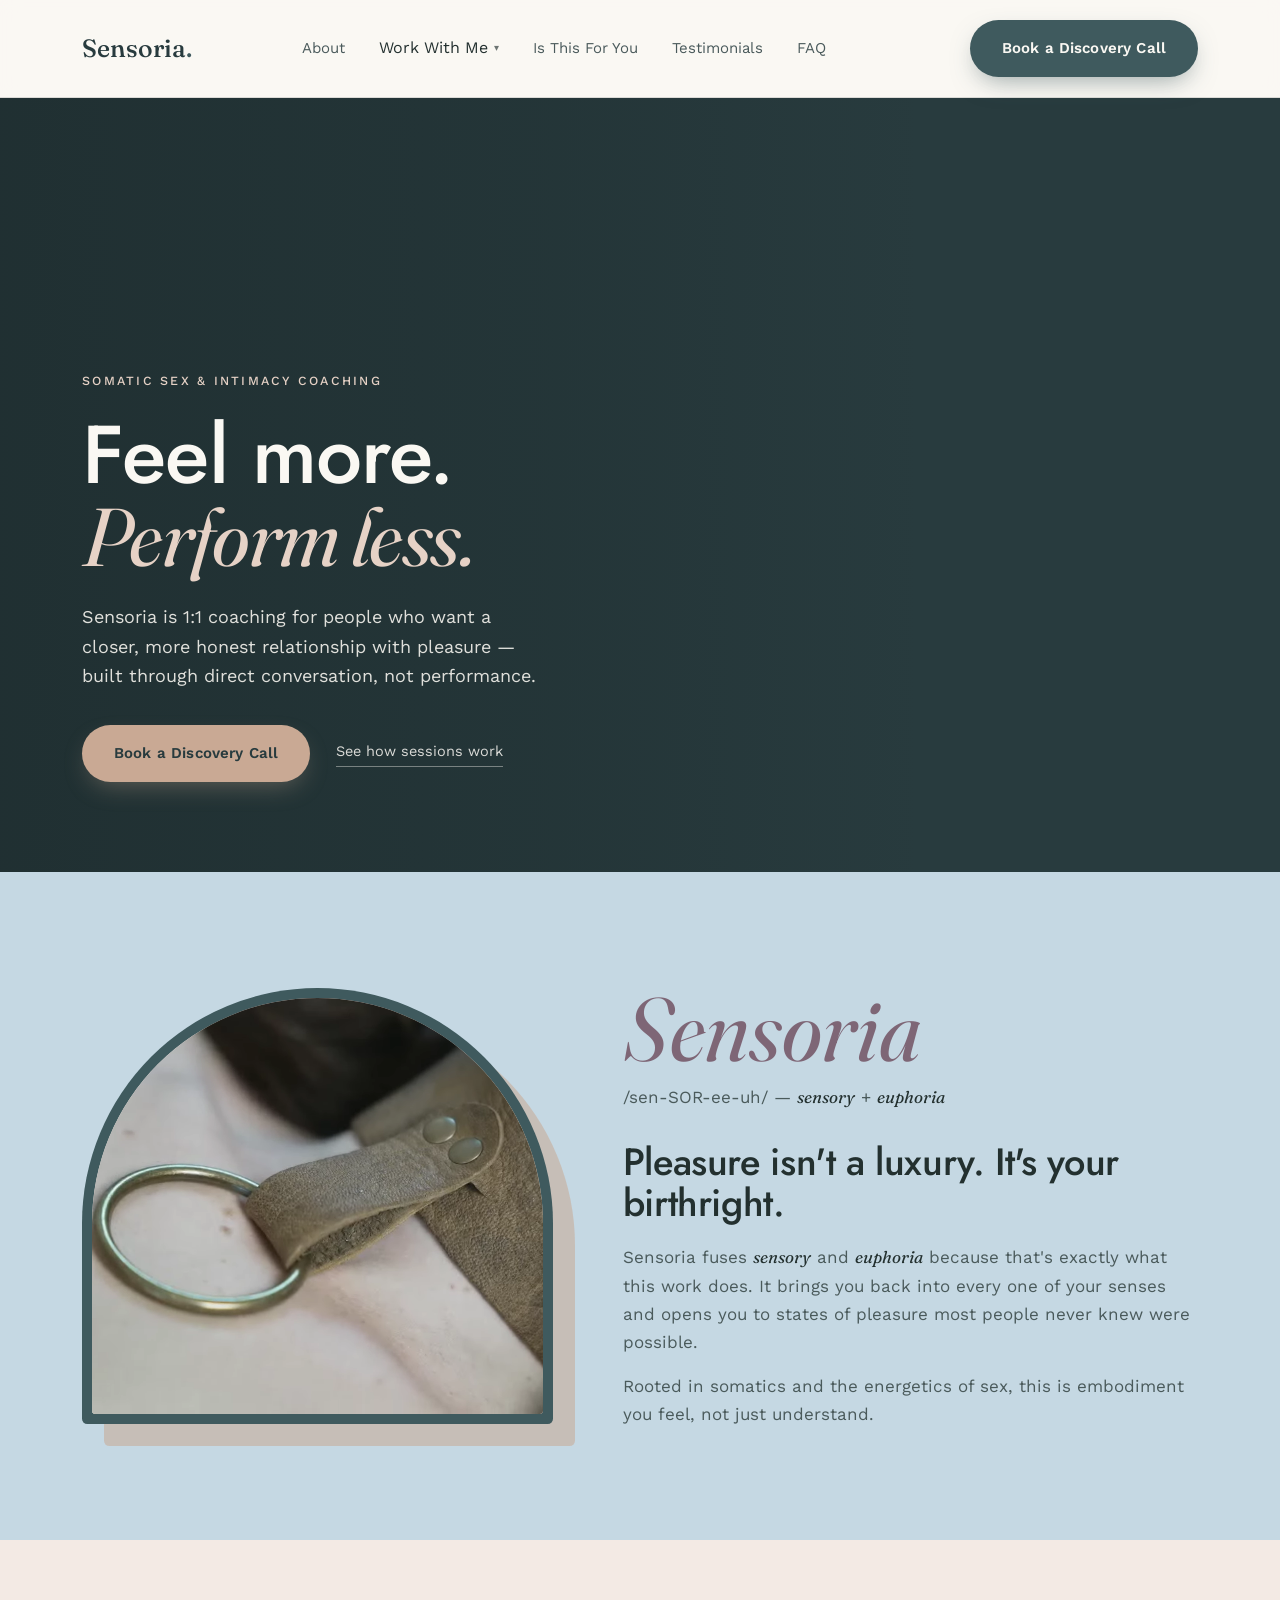
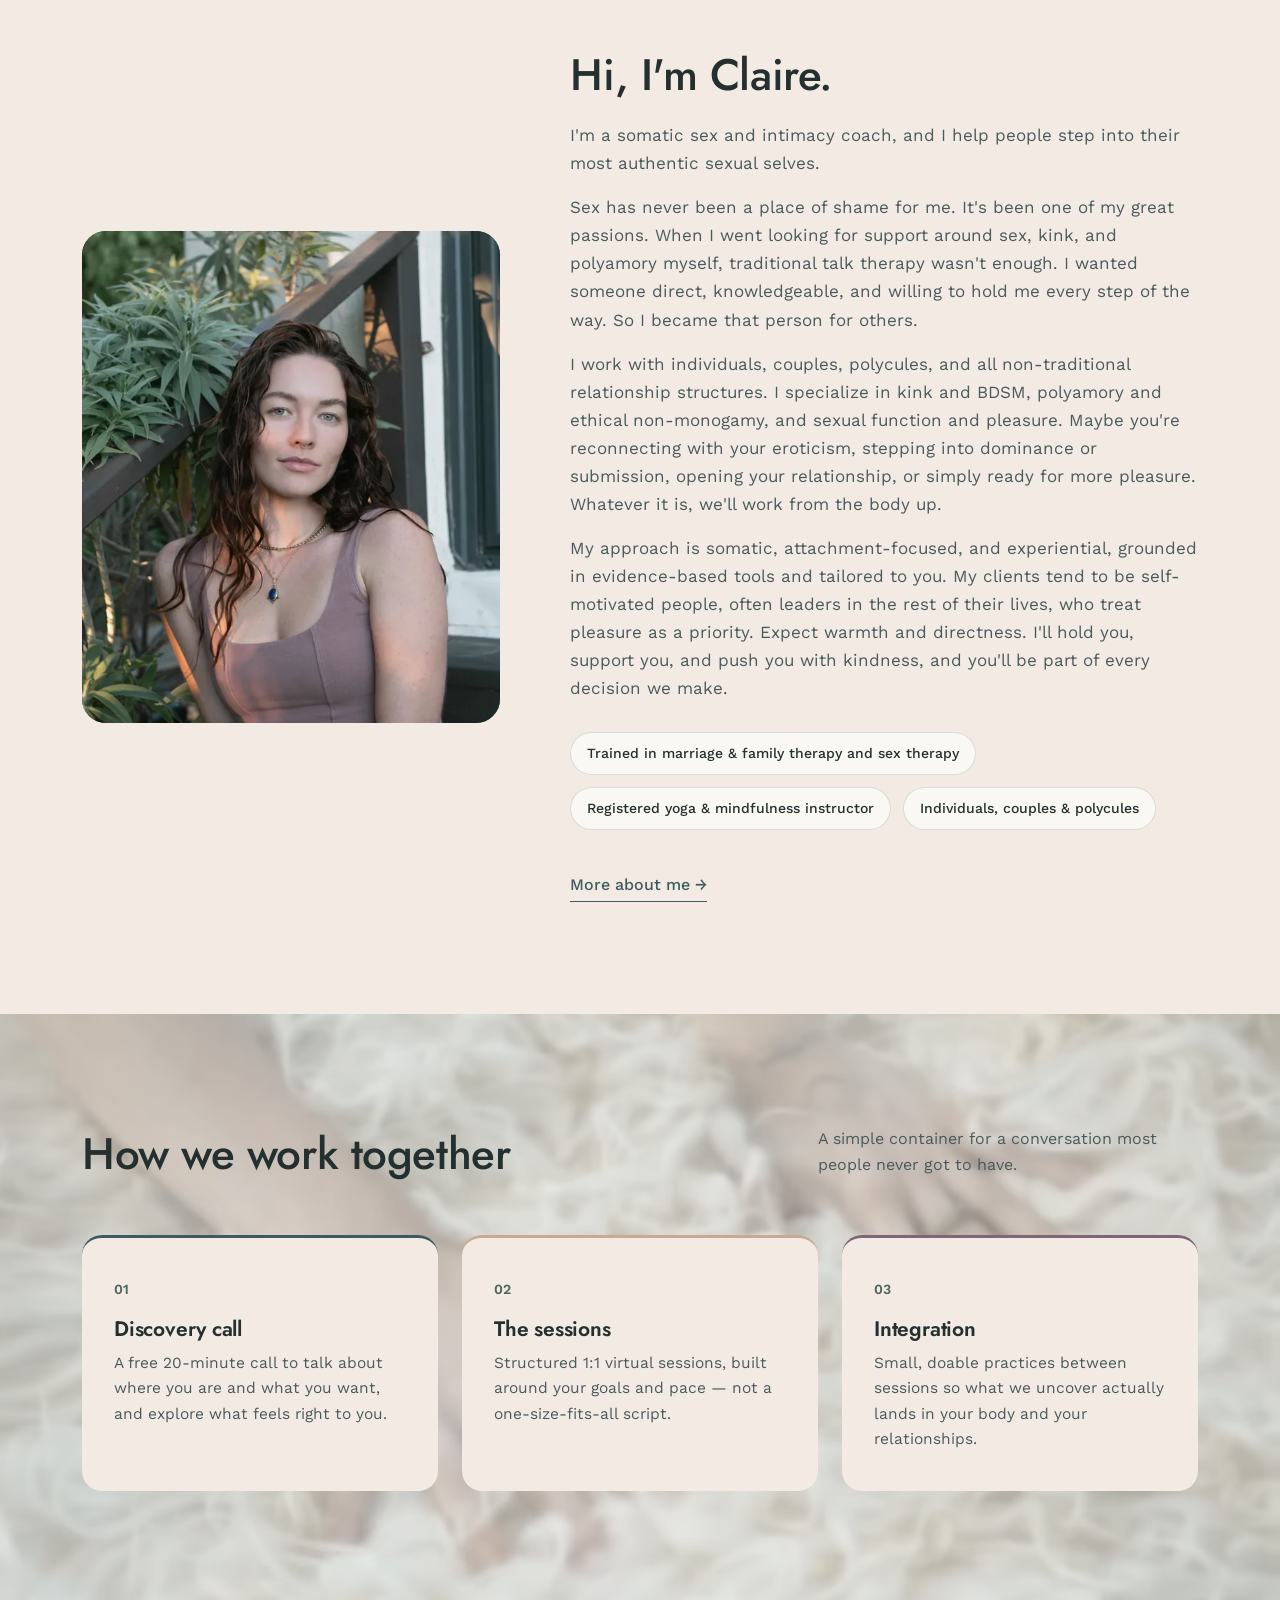
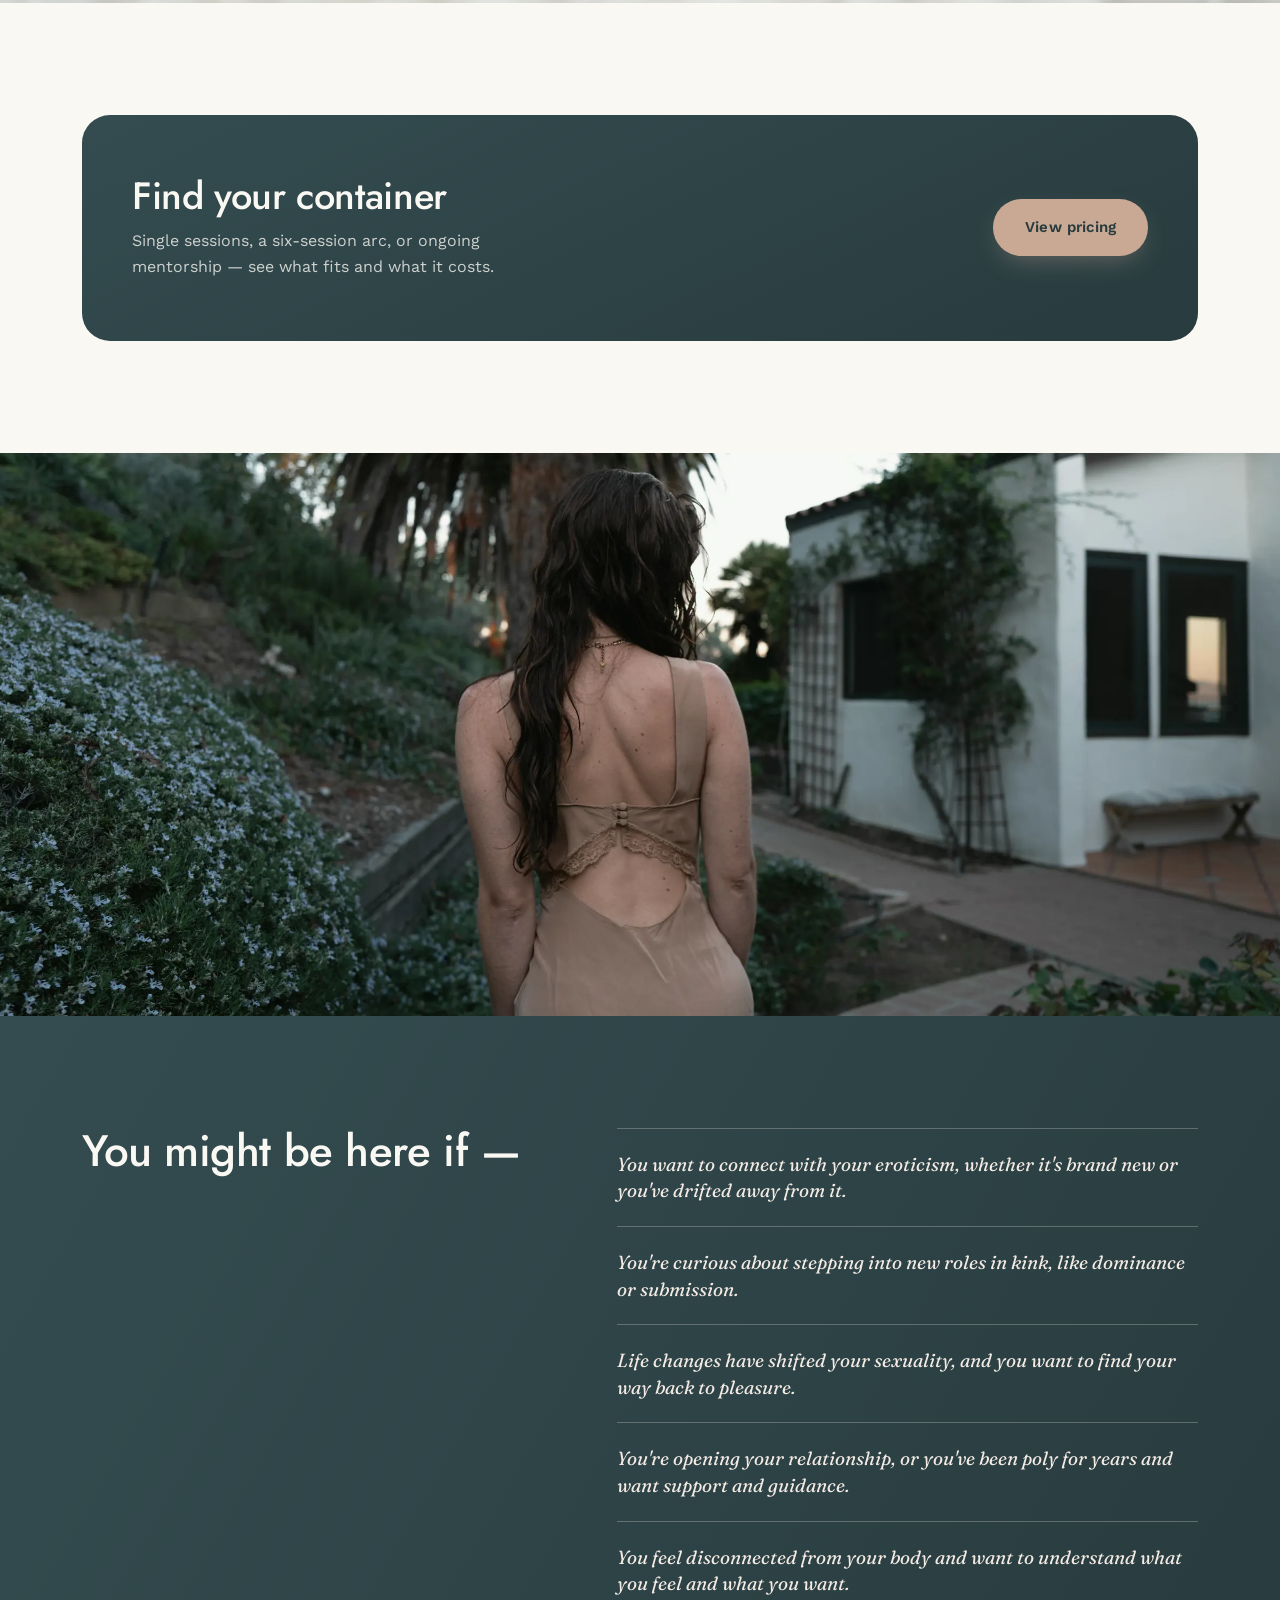
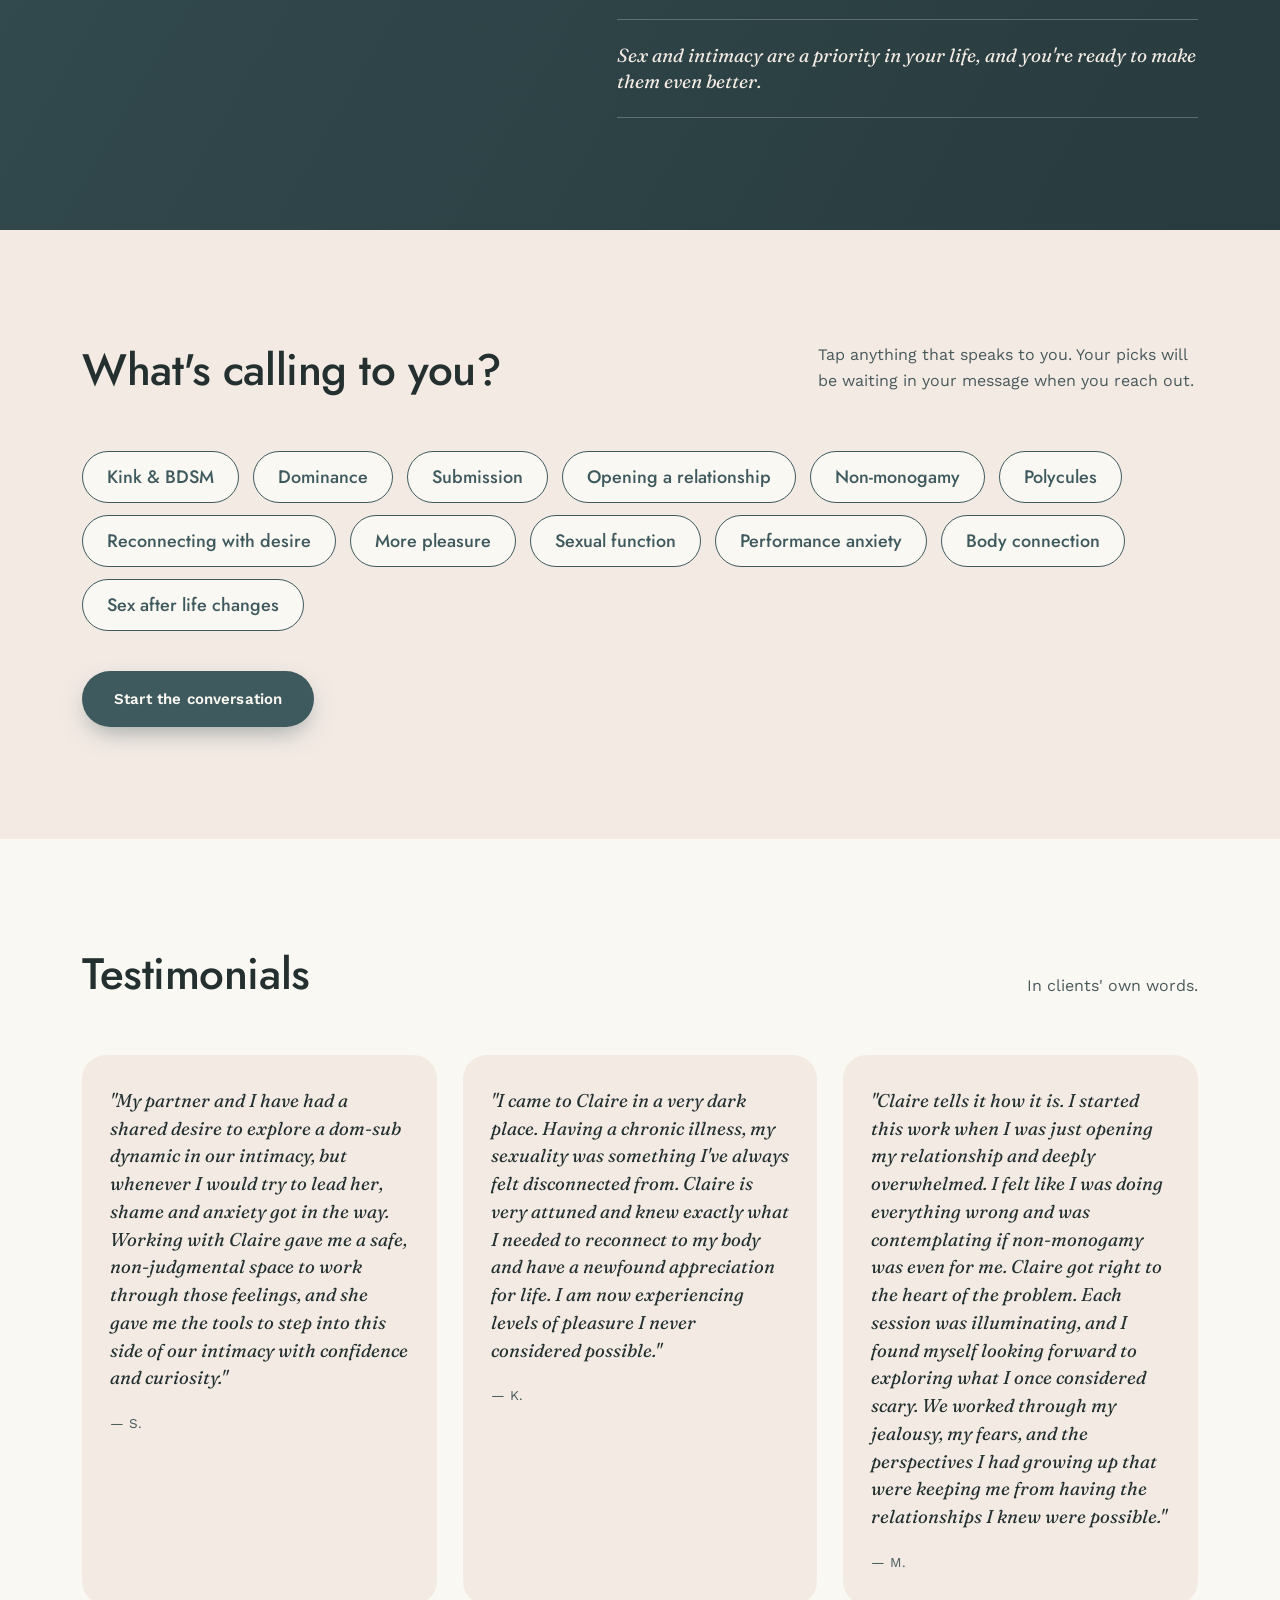
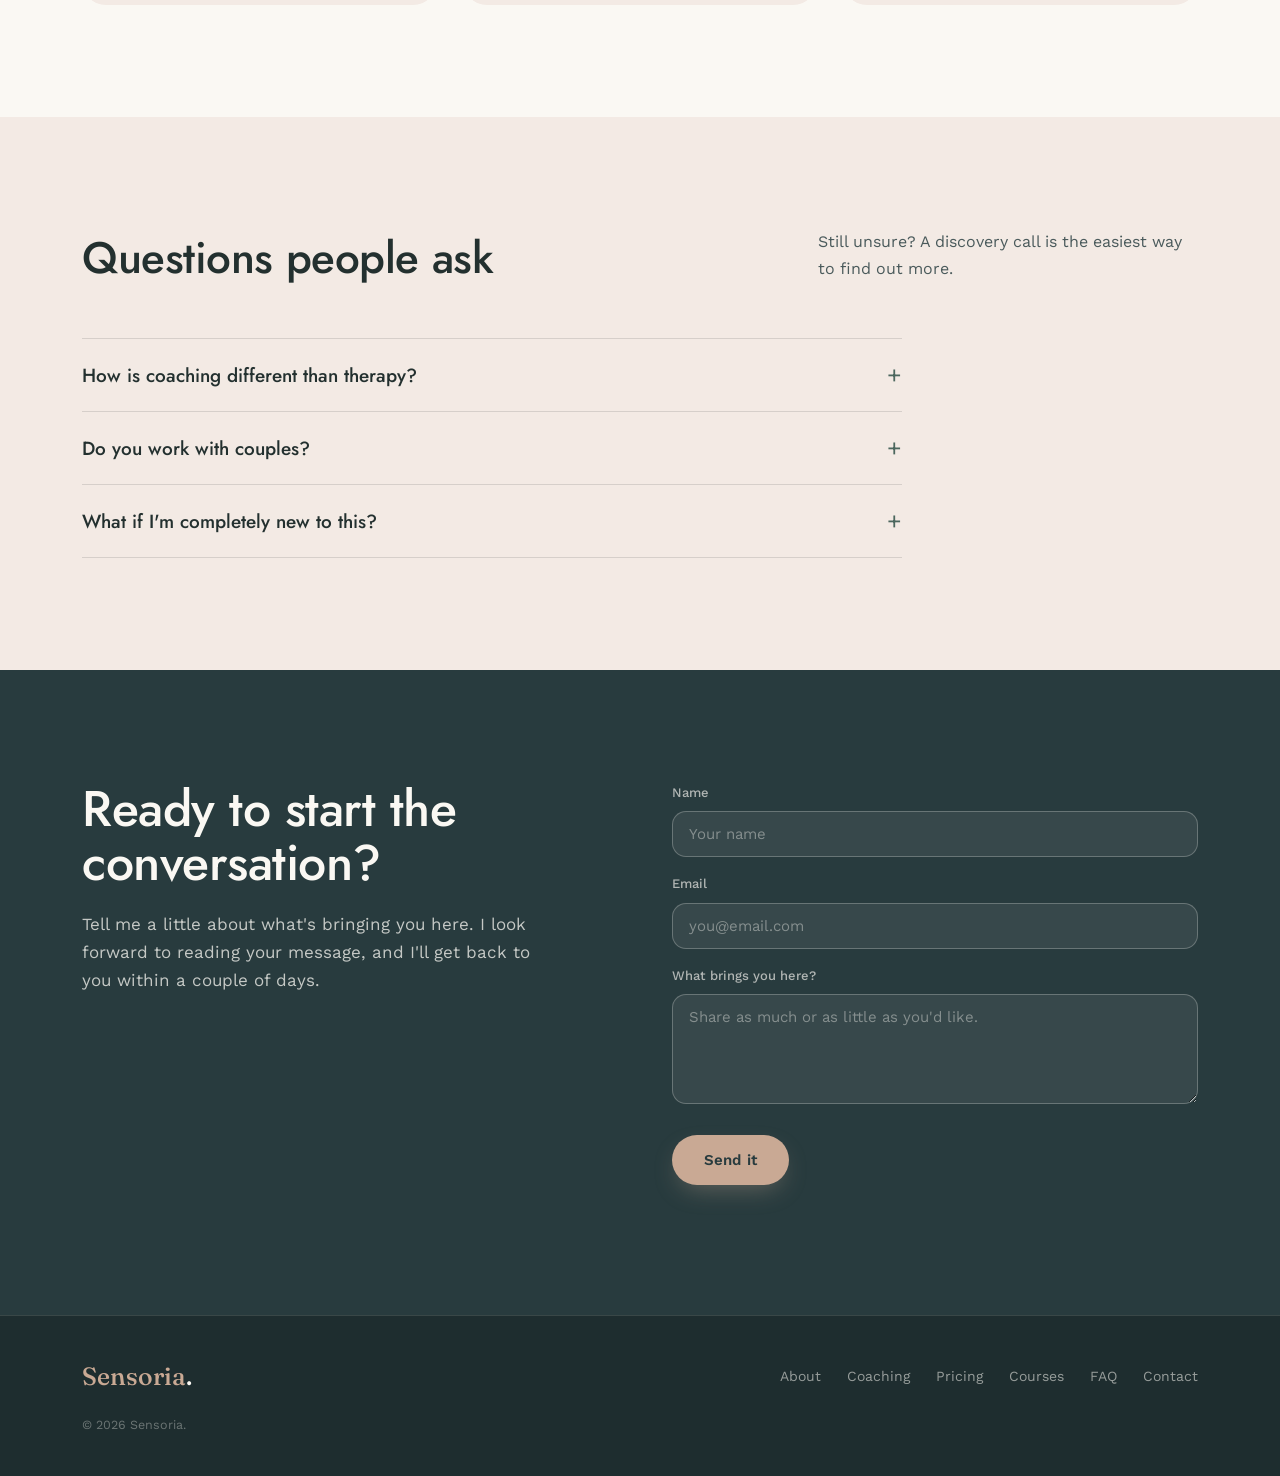
==== index.html @ 16fece18 "Testimonials: M.'s quote; all three testimonials now real Co-Authored-By: Claude Opus 5.5 <noreply@a" ====
<!DOCTYPE html>
<html lang="en">
<head>
<meta charset="UTF-8">
<meta name="viewport" content="width=device-width, initial-scale=1.0">
<title>Sensoria — 1:1 Coaching with Claire</title>
  <link rel="icon" href="/favicon.ico" sizes="any">
  <link rel="icon" href="/favicon.svg" type="image/svg+xml">
  <link rel="apple-touch-icon" href="/apple-touch-icon.png">
  <link rel="manifest" href="/site.webmanifest">
  <meta name="theme-color" content="#3F5A5E">
<!-- Remove at launch, together with the Disallow in robots.txt -->
<meta name="robots" content="noindex, nofollow">
<meta name="description" content="Sensoria is 1:1 coaching for a closer, more honest relationship with pleasure, desire, and connection.">
<link rel="preconnect" href="https://fonts.googleapis.com">
<link rel="preconnect" href="https://fonts.gstatic.com" crossorigin>
<link href="https://fonts.googleapis.com/css2?family=Fraunces:ital,opsz,wght,SOFT@0,9..144,400,50;1,9..144,400,50&family=Jost:wght@400;500;600&family=Work+Sans:wght@300;400;500;600&display=swap" rel="stylesheet">
<link rel="stylesheet" href="styles.css">
</head>
<body>

<header>
  <div class="container nav">
    <a href="index.html" class="wordmark">Sensoria<span class="dot">.</span></a>
    <nav>
      <ul class="nav-links" id="navLinks">
        <li><a href="about.html">About</a></li>
        <li>
          <button class="dropdown-trigger" aria-haspopup="true" aria-expanded="false">Work With Me <span class="caret">▾</span></button>
          <div class="dropdown-menu">
            <a href="coaching.html">Coaching</a>
            <a href="pricing.html">Pricing</a>
            <a href="courses.html">Courses</a>
          </div>
        </li>
        <li><a href="index.html#fit">Is This For You</a></li>
        <li><a href="index.html#stories">Testimonials</a></li>
        <li><a href="index.html#faq">FAQ</a></li>
        <li><a class="btn btn-primary nav-cta-mobile" href="index.html#contact">Book a Discovery Call</a></li>
      </ul>
    </nav>
    <div class="nav-cta">
      <a class="btn btn-primary" href="index.html#contact">Book a Discovery Call</a>
    </div>
    <button class="nav-toggle" id="navToggle" aria-label="Toggle menu" aria-expanded="false">
      <span></span><span></span><span></span>
    </button>
  </div>
</header>

<main id="top">

  <!-- HERO -->
  <section class="hero">
    <picture class="hero-bg">
      <source media="(max-width: 760px)" type="image/webp" srcset="assets/img/cover-mobile-600.webp 600w, assets/img/cover-mobile-900.webp 900w" sizes="100vw">
      <source media="(max-width: 760px)" srcset="assets/img/cover-mobile-600.jpg 600w, assets/img/cover-mobile-900.jpg 900w" sizes="100vw">
      <source type="image/webp" srcset="assets/img/cover-1000.webp 1000w, assets/img/cover-1600.webp 1600w, assets/img/cover-2400.webp 2400w" sizes="100vw">
      <img src="assets/img/cover-1600.jpg" srcset="assets/img/cover-1000.jpg 1000w, assets/img/cover-1600.jpg 1600w, assets/img/cover-2400.jpg 2400w" sizes="100vw" width="1600" height="1067" fetchpriority="high" alt="Claire smiling in golden garden light">
    </picture>
    <div class="container hero-inner">
      <div class="hero-copy">
        <p class="hero-eyebrow">Somatic sex &amp; intimacy coaching</p>
        <h1>Feel more.<span class="line2">Perform less.</span></h1>
        <p class="hero-sub">Sensoria is 1:1 coaching for people who want a closer, more honest relationship with pleasure — built through direct conversation, not performance.</p>
        <div class="hero-actions">
          <a href="index.html#contact" class="btn btn-on-plum">Book a Discovery Call</a>
          <a href="index.html#process" class="scroll-cue">See how sessions work</a>
        </div>
      </div>
    </div>
  </section>

  <!-- MEANING OF THE NAME -->
  <section class="meaning" id="meaning">
    <div class="container meaning-grid">
      <div class="hero-arch" aria-hidden="true">
        <div class="hero-arch-frame">
          <video class="hero-video" muted loop playsinline preload="none" poster="assets/video/collar-poster.jpg" data-small="assets/video/collar-720" data-lazy>
            <source src="assets/video/collar-1080.webm" type="video/webm">
            <source src="assets/video/collar-1080.mp4" type="video/mp4">
          </video>
        </div>
      </div>
      <div class="meaning-copy">
        <div class="meaning-word">Sensoria</div>
        <p class="meaning-phonetic">/sen-SOR-ee-uh/ — <em>sensory</em> + <em>euphoria</em></p>
        <h2>Pleasure isn't a luxury. It's your birthright.</h2>
        <p>Sensoria fuses <em>sensory</em> and <em>euphoria</em> because that's exactly what this work does. It brings you back into every one of your senses and opens you to states of pleasure most people never knew were possible.</p>
        <p>Rooted in somatics and the energetics of sex, this is embodiment you feel, not just understand.</p>
      </div>
    </div>
  </section>

  <!-- ABOUT -->
  <section class="about" id="about">
    <div class="container about-grid">
      <div>
        <div class="portrait">
          <picture>
            <source type="image/webp" srcset="assets/img/claire-portrait-600.webp 600w, assets/img/claire-portrait-1000.webp 1000w" sizes="(max-width: 900px) 90vw, 460px">
            <img src="assets/img/claire-portrait-1000.jpg" srcset="assets/img/claire-portrait-600.jpg 600w, assets/img/claire-portrait-1000.jpg 1000w" sizes="(max-width: 900px) 90vw, 460px" width="1000" height="1176" loading="lazy" alt="Claire, somatic sex and intimacy coach">
          </picture>
        </div>
      </div>
      <div class="about-copy">
        <h2>Hi, I'm Claire.</h2>
        <p>I'm a somatic sex and intimacy coach, and I help people step into their most authentic sexual selves.</p>
        <p>Sex has never been a place of shame for me. It's been one of my great passions. When I went looking for support around sex, kink, and polyamory myself, traditional talk therapy wasn't enough. I wanted someone direct, knowledgeable, and willing to hold me every step of the way. So I became that person for others.</p>
        <p>I work with individuals, couples, polycules, and all non-traditional relationship structures. I specialize in kink and BDSM, polyamory and ethical non-monogamy, and sexual function and pleasure. Maybe you're reconnecting with your eroticism, stepping into dominance or submission, opening your relationship, or simply ready for more pleasure. Whatever it is, we'll work from the body up.</p>
        <p>My approach is somatic, attachment-focused, and experiential, grounded in evidence-based tools and tailored to you. My clients tend to be self-motivated people, often leaders in the rest of their lives, who treat pleasure as a priority. Expect warmth and directness. I'll hold you, support you, and push you with kindness, and you'll be part of every decision we make.</p>
        <ul class="credentials">
          <li>Trained in marriage &amp; family therapy and sex therapy</li>
          <li>Registered yoga &amp; mindfulness instructor</li>
          <li>Individuals, couples &amp; polycules</li>
        </ul>
        <a href="about.html" class="about-more">More about me &rarr;</a>
      </div>
    </div>
  </section>

  <!-- PROCESS -->
  <section class="process" id="process">
    <div class="section-video" aria-hidden="true">
      <video muted loop playsinline preload="none" poster="assets/video/hands-poster.jpg" data-small="assets/video/hands-720" data-lazy>
        <source src="assets/video/hands-1080.webm" type="video/webm">
        <source src="assets/video/hands-1080.mp4" type="video/mp4">
      </video>
    </div>
    <div class="container">
      <div class="section-head">
        <h2>How we work together</h2>
        <p>A simple container for a conversation most people never got to have.</p>
      </div>
      <div class="steps">
        <div class="step">
          <span class="step-num">01</span>
          <h3>Discovery call</h3>
          <p>A free 20-minute call to talk about where you are and what you want, and explore what feels right to you.</p>
        </div>
        <div class="step">
          <span class="step-num">02</span>
          <h3>The sessions</h3>
          <p>Structured 1:1 virtual sessions, built around your goals and pace — not a one-size-fits-all script.</p>
        </div>
        <div class="step">
          <span class="step-num">03</span>
          <h3>Integration</h3>
          <p>Small, doable practices between sessions so what we uncover actually lands in your body and your relationships.</p>
        </div>
      </div>
    </div>
  </section>

  <!-- PRICING TEASER -->
  <section class="pricing-teaser">
    <div class="container">
      <div class="teaser-card">
        <div class="teaser-copy">
          <h2>Find your container</h2>
          <p>Single sessions, a six-session arc, or ongoing mentorship — see what fits and what it costs.</p>
        </div>
        <a href="pricing.html" class="btn btn-on-plum">View pricing</a>
      </div>
    </div>
  </section>

  <!-- PHOTO BAND -->
  <section class="photo-band" aria-hidden="true">
    <picture>
      <source type="image/webp" srcset="assets/img/behind-1200.webp 1200w, assets/img/behind-2400.webp 2400w" sizes="100vw">
      <img src="assets/img/behind-2400.jpg" srcset="assets/img/behind-1200.jpg 1200w, assets/img/behind-2400.jpg 2400w" sizes="100vw" width="2400" height="1198" loading="lazy" alt="">
    </picture>
  </section>

  <!-- FIT -->
  <section class="fit" id="fit">
    <div class="container fit-grid">
      <div>
        <h2>You might be here if —</h2>
      </div>
      <ul class="fit-list">
        <li>You want to connect with your eroticism, whether it's brand new or you've drifted away from it.</li>
        <li>You're curious about stepping into new roles in kink, like dominance or submission.</li>
        <li>Life changes have shifted your sexuality, and you want to find your way back to pleasure.</li>
        <li>You're opening your relationship, or you've been poly for years and want support and guidance.</li>
        <li>You feel disconnected from your body and want to understand what you feel and what you want.</li>
        <li>Sex and intimacy are a priority in your life, and you're ready to make them even better.</li>
      </ul>
    </div>
  </section>

  <!-- CURIOSITY GRID -->
  <section class="curiosity" id="curiosity">
    <div class="container">
      <div class="section-head">
        <h2>What's calling to you?</h2>
        <p>Tap anything that speaks to you. Your picks will be waiting in your message when you reach out.</p>
      </div>
      <div class="curio-grid" role="group" aria-label="Topics you're curious about">
        <button type="button" class="curio-chip" aria-pressed="false">Kink &amp; BDSM</button>
        <button type="button" class="curio-chip" aria-pressed="false">Dominance</button>
        <button type="button" class="curio-chip" aria-pressed="false">Submission</button>
        <button type="button" class="curio-chip" aria-pressed="false">Opening a relationship</button>
        <button type="button" class="curio-chip" aria-pressed="false">Non-monogamy</button>
        <button type="button" class="curio-chip" aria-pressed="false">Polycules</button>
        <button type="button" class="curio-chip" aria-pressed="false">Reconnecting with desire</button>
        <button type="button" class="curio-chip" aria-pressed="false">More pleasure</button>
        <button type="button" class="curio-chip" aria-pressed="false">Sexual function</button>
        <button type="button" class="curio-chip" aria-pressed="false">Performance anxiety</button>
        <button type="button" class="curio-chip" aria-pressed="false">Body connection</button>
        <button type="button" class="curio-chip" aria-pressed="false">Sex after life changes</button>
      </div>
      <div class="curio-cta">
        <a href="index.html#contact" class="btn btn-primary" id="curioCta">Start the conversation</a>
        <span class="curio-count" id="curioCount" aria-live="polite"></span>
      </div>
    </div>
  </section>

  <!-- STORIES -->
  <section class="stories" id="stories">
    <div class="container">
      <div class="section-head">
        <h2>Testimonials</h2>
        <p>In clients' own words.</p>
      </div>
      <div class="stories-grid">
        <div class="quote">
          <p>"My partner and I have had a shared desire to explore a dom-sub dynamic in our intimacy, but whenever I would try to lead her, shame and anxiety got in the way. Working with Claire gave me a safe, non-judgmental space to work through those feelings, and she gave me the tools to step into this side of our intimacy with confidence and curiosity."</p>
          <cite>— S.</cite>
        </div>
        <div class="quote">
          <p>"I came to Claire in a very dark place. Having a chronic illness, my sexuality was something I've always felt disconnected from. Claire is very attuned and knew exactly what I needed to reconnect to my body and have a newfound appreciation for life. I am now experiencing levels of pleasure I never considered possible."</p>
          <cite>— K.</cite>
        </div>
        <div class="quote">
          <p>"Claire tells it how it is. I started this work when I was just opening my relationship and deeply overwhelmed. I felt like I was doing everything wrong and was contemplating if non-monogamy was even for me. Claire got right to the heart of the problem. Each session was illuminating, and I found myself looking forward to exploring what I once considered scary. We worked through my jealousy, my fears, and the perspectives I had growing up that were keeping me from having the relationships I knew were possible."</p>
          <cite>— M.</cite>
        </div>
      </div>
    </div>
  </section>

  <!-- FAQ -->
  <section class="faq" id="faq">
    <div class="container">
      <div class="section-head">
        <h2>Questions people ask</h2>
        <p>Still unsure? A discovery call is the easiest way to find out more.</p>
      </div>
      <div class="faq-list" id="faqList">
        <div class="faq-item">
          <button class="faq-q" aria-expanded="false">
            How is coaching different than therapy?
            <span class="plus">+</span>
          </button>
          <div class="faq-a">
            <p>Therapy is a form of healthcare: it diagnoses and treats mental health conditions. Coaching is forward-focused and goal-oriented. We focus on where you want to go in your sex life and relationships, and build the awareness, skills, and practices to get you there. Though I'm trained as a therapist, at Sensoria I work as a coach, so I don't diagnose or give medical advice. Coaching can be a great complement to therapy, and I'm happy to collaborate with your therapist or healthcare providers.</p>
          </div>
        </div>
        <div class="faq-item">
          <button class="faq-q" aria-expanded="false">
            Do you work with couples?
            <span class="plus">+</span>
          </button>
          <div class="faq-a">
            <p>Yes. I work with individuals, couples, polycules, and all non-traditional relational structures. However your relationships are shaped, they're welcome here.</p>
          </div>
        </div>
        <div class="faq-item">
          <button class="faq-q" aria-expanded="false">
            What if I'm completely new to this?
            <span class="plus">+</span>
          </button>
          <div class="faq-a">
            <p>That's completely okay. Many people come to me with no experience at all, and you don't need to know where to start or have the right words. I'm here to guide you through every step of the experience, and we'll move at a pace that feels comfortable and that we've agreed on.</p>
          </div>
        </div>
      </div>
    </div>
  </section>

  <!-- CONTACT -->
  <section class="contact" id="contact">
    <div class="container contact-grid">
      <div class="contact-copy">
        <h2>Ready to start the conversation?</h2>
        <p>Tell me a little about what's bringing you here. I look forward to reading your message, and I'll get back to you within a couple of days.</p>
      </div>
      <form id="intakeForm" novalidate>
        <div class="field">
          <label for="name">Name</label>
          <input id="name" name="name" type="text" autocomplete="name" required placeholder="Your name">
        </div>
        <div class="field">
          <label for="email">Email</label>
          <input id="email" name="email" type="email" autocomplete="email" required placeholder="you@email.com">
        </div>
        <div class="field">
          <label for="message">What brings you here?</label>
          <textarea id="message" name="message" required placeholder="Share as much or as little as you'd like."></textarea>
        </div>
        <div class="field hp" aria-hidden="true">
          <label for="website">Website</label>
          <input id="website" name="website" type="text" tabindex="-1" autocomplete="off">
        </div>
        <button type="submit" class="btn btn-on-plum" id="intakeSubmit" style="align-self:flex-start; margin-top:6px;">Send it</button>
        <p class="form-status" id="intakeStatus" role="status" aria-live="polite"></p>
      </form>
    </div>
  </section>

</main>

<footer>
  <div class="container">
    <div class="footer-row">
      <a href="index.html" class="wordmark" style="color:var(--amber);">Sensoria<span class="dot" style="color:var(--paper);">.</span></a>
      <ul class="footer-links">
        <li><a href="about.html">About</a></li>
        <li><a href="coaching.html">Coaching</a></li>
        <li><a href="pricing.html">Pricing</a></li>
        <li><a href="courses.html">Courses</a></li>
        <li><a href="index.html#faq">FAQ</a></li>
        <li><a href="index.html#contact">Contact</a></li>
      </ul>
    </div>
    <p class="footer-fine">© 2026 Sensoria.</p>
  </div>
</footer>

<script src="script.js"></script>
<script defer src="/_vercel/insights/script.js"></script>
</body>
</html>
---- styles.css ----
:root{
    --plum:#344C50;
    --plum-deep:#283B3E;
    --magenta:#3F5A5E;
    --magenta-deep:#4C675E;
    --amber:#C9A994;
    --cream:#F3EAE4;
    --paper:#FAF8F3;
    --ink:#23302F;
    --ink-soft:#4A5A5B;
    --line: rgba(35,48,47,0.14);
    --honey:#7E6676;
    --sky:#C5D8E3;
    --slate-deepest:#1E2D2F;
    --media-radius:24px;
    --max: 1180px;
  }
  *{box-sizing:border-box;}
  html{scroll-behavior:smooth;}
  body{
    margin:0; background:var(--paper); color:var(--ink);
    font-family:'Work Sans', sans-serif; font-weight:400; line-height:1.65;
    -webkit-font-smoothing:antialiased;
  }
  img,svg{display:block; max-width:100%;}
  a{color:inherit;}
  h1,h2,h3,h4{
    font-family:'Jost', sans-serif;
    font-weight:500; line-height:1.08; margin:0; letter-spacing:-0.01em;
  }
  p{margin:0;}
  .container{ max-width:var(--max); margin:0 auto; padding:0 32px; }
  section{padding:112px 0;}
  @media (max-width:720px){ section{padding:72px 0;} .container{padding:0 22px;} }

  a:focus-visible, button:focus-visible, input:focus-visible, textarea:focus-visible{
    outline:2px solid var(--magenta-deep); outline-offset:3px;
  }
  @media (prefers-reduced-motion: reduce){
    *{animation-duration:0.01ms !important; animation-iteration-count:1 !important; transition-duration:0.01ms !important; scroll-behavior:auto !important;}
  }

  .btn{
    display:inline-flex; align-items:center; gap:8px;
    padding:16px 32px; border-radius:999px;
    font-family:'Work Sans', sans-serif; font-size:15px; font-weight:600;
    letter-spacing:0.01em; text-decoration:none; border:none; cursor:pointer;
    transition:transform .22s ease, box-shadow .22s ease, background .22s ease;
  }
  .btn-primary{ background:var(--magenta); color:var(--paper); box-shadow:0 10px 26px -8px rgba(63,90,94,0.55); }
  .btn-primary:hover{ transform:translateY(-2px); box-shadow:0 16px 30px -8px rgba(63,90,94,0.65); }
  .btn-ghost{ background:transparent; color:var(--ink); border:1.5px solid var(--line); }
  .btn-ghost:hover{ border-color:var(--ink); }
  .btn-on-dark{ background:var(--paper); color:var(--plum-deep); }
  .btn-on-dark:hover{ background:var(--amber); transform:translateY(-2px); }
  .btn-on-plum{ background:var(--amber); color:var(--plum-deep); box-shadow:0 10px 26px -8px rgba(201,169,148,0.4); }
  .btn-on-plum:hover{ transform:translateY(-2px); }

  header{
    position:sticky; top:0; z-index:50;
    background:rgba(250,248,243,0.88); backdrop-filter:blur(10px);
    border-bottom:1px solid var(--line);
  }
  .nav{ display:flex; align-items:center; justify-content:space-between; padding-top:20px; padding-bottom:20px; }
  .wordmark{
    font-family:'Fraunces', serif; font-size:25px; font-weight:500;
    color:var(--plum-deep); text-decoration:none;
  }
  .wordmark .dot{color:var(--magenta);}
  .nav-links{ display:flex; align-items:center; gap:34px; list-style:none; margin:0; padding:0; }
  .nav-links a{ text-decoration:none; font-size:15px; color:var(--ink-soft); transition:color .2s ease; }
  .nav-links a:hover{color:var(--magenta-deep);}
  .nav-cta{display:flex; align-items:center;}
  .nav-cta-mobile{display:none;}
  .nav-toggle{ display:none; background:none; border:none; cursor:pointer; flex-direction:column; gap:5px; padding:6px; }
  .nav-toggle span{width:24px; height:2px; background:var(--ink); display:block;}
  @media (max-width:900px){
    .nav-links{ position:absolute; top:100%; left:0; right:0; background:var(--paper); flex-direction:column; align-items:flex-start; padding:24px 22px 30px; border-bottom:1px solid var(--line); display:none; gap:18px; }
    .nav-links.open{display:flex;}
    .nav-toggle{display:flex;}
    .nav-cta{display:none;}
    .nav-links .nav-cta-mobile{display:inline-flex; margin-top:6px;}
  }

  /* ---------- hero (full-bleed cover photo) ---------- */
  .hero{
    position:relative; overflow:hidden; background:var(--plum-deep); color:var(--paper);
    min-height:clamp(560px, 86vh, 880px); display:flex; align-items:flex-end;
    padding:0 0 clamp(56px, 10vh, 120px);
  }
  .hero-bg, .hero-bg img{ position:absolute; inset:0; width:100%; height:100%; display:block; }
  .hero-bg img{ object-fit:cover; object-position:62% 40%; }
  .hero::after{
    content:""; position:absolute; inset:0; z-index:1;
    background:linear-gradient(90deg, rgba(30,45,47,0.80) 0%, rgba(30,45,47,0.42) 42%, rgba(30,45,47,0) 72%);
  }
  .hero-inner{ position:relative; z-index:2; width:100%; }
  .hero-copy{ max-width:600px; }
  .hero-eyebrow{ font-size:12.5px; letter-spacing:0.18em; text-transform:uppercase; color:#E6D2C6; font-weight:500; margin-bottom:22px; }
  .hero h1{ font-size:clamp(44px, 6.4vw, 92px); color:var(--paper); line-height:1.0; }
  .hero h1 .line2{ display:block; color:#E6D2C6; font-family:'Fraunces', serif; font-style:italic; font-weight:400; letter-spacing:-0.02em; }
  .hero-sub{ margin-top:24px; max-width:42ch; font-size:18px; color:rgba(250,248,243,0.88); }
  .hero-actions{ margin-top:34px; display:flex; align-items:center; gap:26px; flex-wrap:wrap; }
  .scroll-cue{ font-size:14.5px; text-decoration:none; border-bottom:1px solid; padding-bottom:2px; }
  .hero .scroll-cue{ color:rgba(250,248,243,0.85); border-color:rgba(250,248,243,0.4); }
  .hero .scroll-cue:hover{ color:var(--paper); border-color:var(--paper); }
  @media (max-width:760px){
    .hero{ display:block; min-height:0; padding:0 0 52px; }
    .hero::after{ display:none; }
    .hero-bg{ position:relative; height:min(64vh, 560px); }
    .hero-bg img{ object-position:50% 35%; }
    .hero-bg::after{ content:""; position:absolute; inset:0; background:linear-gradient(0deg, var(--plum-deep) 0%, rgba(40,59,62,0) 38%); }
    .hero-inner{ margin-top:-56px; }
    .hero-sub{ font-size:16.5px; }
  }

  .hero-arch{ position:relative; width:100%; max-width:540px; justify-self:center; }
  .hero-arch::before{
    content:""; position:absolute; inset:0; transform:translate(22px, 22px);
    border-radius:999px 999px 22px 22px; background:var(--amber); opacity:.55;
  }
  .hero-arch-frame{
    position:relative; aspect-ratio:1.08/1; padding:10px;
    border-radius:999px 999px 22px 22px; background:var(--magenta);
  }
  .hero-arch video{
    width:100%; height:100%; object-fit:cover; object-position:46% 60%; display:block;
    border-radius:999px 999px 14px 14px; background:var(--cream);
  }
  @media (max-width:900px){ .hero-arch{ max-width:420px; } }

  /* ---------- about ---------- */
  .about{ background:var(--cream); }
  .about-grid{ display:grid; grid-template-columns:0.8fr 1.2fr; gap:70px; align-items:center; }
  @media (max-width:900px){ .about-grid{grid-template-columns:1fr; gap:44px;} }
  .portrait{
    position:relative; aspect-ratio:0.85/1; border-radius:var(--media-radius);
    background:linear-gradient(165deg, var(--magenta), var(--plum));
    display:flex; align-items:center; justify-content:center;
    overflow:hidden;
  }
  .portrait picture, .portrait img{ display:block; width:100%; height:100%; }
  .portrait img{ object-fit:cover; object-position:center 30%; }
  .eyebrow-note{ font-size:13px; color:var(--ink-soft); margin-top:14px; }
  .about-copy h2{ font-size:clamp(30px, 4vw, 44px); margin-bottom:22px; }
  .about-copy p{ font-size:17px; color:var(--ink-soft); max-width:58ch; }
  .about-copy p + p{margin-top:16px;}
  .about-copy em{ font-family:'Fraunces', serif; font-style:italic; color:var(--ink); }
  .credentials{ margin-top:30px; display:flex; flex-wrap:wrap; gap:12px; list-style:none; padding:0; }
  .credentials li{ font-size:14px; padding:9px 16px; border-radius:999px; color:var(--ink); background:var(--paper); font-weight:500; border:1px solid var(--line); }

  /* ---------- section heads ---------- */
  .process h2, .work h2, .fit h2, .stories h2, .faq h2{ font-size:clamp(30px, 4vw, 44px); max-width:16ch; }
  .section-head{ display:flex; justify-content:space-between; align-items:flex-end; gap:40px; margin-bottom:56px; }
  .section-head p{ max-width:38ch; color:var(--ink-soft); font-size:16px; }
  @media (max-width:720px){ .section-head{flex-direction:column; align-items:flex-start; gap:16px;} }

  /* ---------- process ---------- */
  .process{ position:relative; overflow:hidden; background:var(--paper); }
  .process .container{ position:relative; z-index:1; }
  .section-video{ position:absolute; inset:0; z-index:0; }
  .section-video video{ width:100%; height:100%; object-fit:cover; display:block; }
  .section-video::after{
    content:""; position:absolute; inset:0;
    background:rgba(250,248,243,0.45);
  }
  .steps{ display:grid; grid-template-columns:repeat(3,1fr); gap:24px; }
  @media (max-width:800px){ .steps{grid-template-columns:1fr;} }
  .step{ background:var(--cream); border-radius:20px; padding:38px 32px; border-top:3px solid var(--magenta); }
  .step:nth-child(2){ border-top-color:var(--amber); }
  .step:nth-child(3){ border-top-color:var(--honey); }
  .step-num{ font-family:'Work Sans', sans-serif; font-weight:600; font-size:14px; color:var(--magenta-deep); }
  .step h3{ font-size:21px; margin:16px 0 10px; font-weight:600; }
  .step p{ color:var(--ink-soft); font-size:15.5px; }

  /* ---------- offerings ---------- */
  .work{ background:var(--cream); }
  .cards{ display:grid; grid-template-columns:repeat(3,1fr); gap:26px; }
  @media (max-width:900px){ .cards{grid-template-columns:1fr;} }
  .card{
    border-radius:24px; padding:36px 30px; background:var(--paper);
    display:flex; flex-direction:column; position:relative;
    box-shadow:0 18px 40px -24px rgba(35,48,47,0.35);
  }
  .card.featured{ background:linear-gradient(165deg, var(--plum), var(--plum-deep)); color:var(--cream); }
  .card.featured .card-price{ color:var(--amber); }
  .card.featured .card-desc{ color:rgba(250,248,243,0.78); }
  .tag{ position:absolute; top:-14px; left:28px; background:var(--magenta); color:var(--paper); font-size:12.5px; padding:6px 15px; border-radius:999px; font-weight:600; }
  .card h3{ font-size:22px; font-weight:600; }
  .card-price{ font-family:'Fraunces', serif; font-style:italic; font-size:30px; margin:14px 0 6px; color:var(--magenta-deep); }
  .card-desc{ color:var(--ink-soft); font-size:15px; margin-bottom:24px; }
  .card ul{ list-style:none; padding:0; margin:0 0 26px; flex-grow:1; display:flex; flex-direction:column; gap:10px; font-size:14.5px; }
  .card.featured ul{ color:rgba(250,248,243,0.9); }
  .card ul li::before{ content:"— "; opacity:.6; }
  .offer-note{ margin-top:26px; font-size:13px; color:var(--ink-soft); }

  /* ---------- fit ---------- */
  .fit{ position:relative; background:linear-gradient(120deg, var(--plum), var(--plum-deep)); color:var(--cream); }
  .fit h2{ color:var(--paper); }
  .fit-grid{ display:grid; grid-template-columns:0.9fr 1.1fr; gap:60px; }
  @media (max-width:900px){ .fit-grid{grid-template-columns:1fr; gap:36px;} }
  .fit-list{ list-style:none; margin:0; padding:0; display:flex; flex-direction:column; gap:0; }
  .fit-list li{ padding:22px 0; border-top:1px solid rgba(250,248,243,0.25); font-size:19px; font-family:'Fraunces', serif; font-style:italic; font-weight:400; line-height:1.4; }
  .fit-list li:last-child{ border-bottom:1px solid rgba(250,248,243,0.25); }

  /* ---------- stories ---------- */
  .stories{ background:var(--paper); }
  .stories-grid{ display:grid; grid-template-columns:repeat(3,1fr); gap:26px; }
  @media (max-width:900px){ .stories-grid{grid-template-columns:1fr;} }
  .quote{ background:var(--cream); border-radius:24px; padding:32px 28px; }
  .quote p{ font-family:'Fraunces', serif; font-size:18.5px; line-height:1.5; font-style:italic; color:var(--ink); }
  .quote cite{ display:block; margin-top:20px; font-style:normal; font-family:'Work Sans', sans-serif; font-size:13.5px; color:var(--ink-soft); }
  .placeholder-tag{
    display:inline-block; margin-bottom:16px;
    font-family:'Work Sans', sans-serif; font-size:11px; font-weight:600;
    letter-spacing:0.14em; text-transform:uppercase; color:var(--magenta-deep);
    background:var(--paper); border:1px solid var(--line);
    padding:4px 11px; border-radius:999px;
  }

  /* ---------- faq ---------- */
  .faq{ background:var(--cream); }
  .faq-list{ max-width:820px; border-top:1px solid var(--line); }
  .faq-item{ border-bottom:1px solid var(--line); }
  .faq-q{
    width:100%; background:none; border:none; display:flex; justify-content:space-between; align-items:center;
    padding:22px 0; font-family:'Jost', sans-serif; font-weight:500; font-size:19px;
    text-align:left; color:var(--ink); cursor:pointer;
  }
  .faq-q .plus{ font-family:'Work Sans', sans-serif; font-size:24px; font-weight:400; color:var(--magenta-deep); transition:transform .25s ease; flex-shrink:0; margin-left:20px; }
  .faq-item.open .faq-q .plus{ transform:rotate(45deg); }
  .faq-a{ max-height:0; overflow:hidden; transition:max-height .3s ease; }
  .faq-a p{ padding-bottom:22px; color:var(--ink-soft); font-size:15.5px; max-width:62ch; }

  /* ---------- contact ---------- */
  .contact{ position:relative; background:var(--plum-deep); color:var(--cream); }
  .contact h2{ color:var(--paper); font-size:clamp(32px, 5vw, 50px); max-width:14ch; }
  .contact-grid{ display:grid; grid-template-columns:1fr 1fr; gap:64px; align-items:start; }
  @media (max-width:900px){ .contact-grid{grid-template-columns:1fr; gap:40px;} }
  .contact-copy p{ color:rgba(250,248,243,0.75); font-size:17px; max-width:42ch; margin-top:20px; }
  .contact-note{ margin-top:32px; font-size:13.5px; color:rgba(250,248,243,0.5); max-width:44ch; }
  form{display:flex; flex-direction:column; gap:16px;}
  .field label{ display:block; font-size:13px; color:rgba(250,248,243,0.65); margin-bottom:8px; font-weight:500; }
  .field input, .field textarea{
    width:100%; background:rgba(250,248,243,0.07); border:1px solid rgba(250,248,243,0.25);
    border-radius:14px; padding:13px 16px; color:var(--paper);
    font-family:'Work Sans', sans-serif; font-size:15px;
  }
  .field textarea{resize:vertical; min-height:110px;}
  .field input::placeholder, .field textarea::placeholder{color:rgba(250,248,243,0.4);}
  .hp{ position:absolute; left:-9999px; width:1px; height:1px; overflow:hidden; }
  .form-status{ font-size:14.5px; margin-top:2px; color:rgba(250,248,243,0.75); }
  .form-status.error{ color:#F0A9A0; }
  .form-status.success{ color:var(--amber); }
  .btn[disabled]{ opacity:.6; cursor:progress; transform:none; }

  footer{ background:var(--slate-deepest); color:rgba(250,248,243,0.55); padding:40px 0; border-top:1px solid rgba(250,248,243,0.12); }
  .footer-row{ display:flex; justify-content:space-between; align-items:center; gap:20px; flex-wrap:wrap; }
  .footer-links{ list-style:none; display:flex; flex-wrap:wrap; gap:12px 26px; padding:0; margin:0; font-size:14px; }
  .footer-links a{ text-decoration:none; color:inherit; }
  .footer-links a:hover{ color:var(--amber); }
  .footer-fine{ font-size:12.5px; margin-top:18px; color:rgba(250,248,243,0.35); }

/* ---------- nav dropdown ---------- */
.nav-links li{ position:relative; }
.dropdown-trigger{
  display:flex; align-items:center; gap:6px; cursor:pointer;
  background:none; border:none; font:inherit; color:inherit; padding:0;
}
.dropdown-trigger .caret{ font-size:10px; transition:transform .2s ease; opacity:.65; }
.dropdown-menu{
  position:absolute; top:calc(100% + 16px); left:50%; transform:translateX(-50%) translateY(6px);
  background:var(--paper); border:1px solid var(--line); border-radius:14px;
  padding:8px; min-width:180px; box-shadow:0 18px 40px -20px rgba(0,0,0,0.28);
  opacity:0; visibility:hidden;
  transition:opacity .18s ease, transform .18s ease, visibility .18s ease;
  z-index:60;
}
.nav-links li:hover .dropdown-menu,
.nav-links li.dropdown-open .dropdown-menu{
  opacity:1; visibility:visible; transform:translateX(-50%) translateY(0);
}
.dropdown-menu a{ display:block; padding:10px 14px; border-radius:8px; font-size:14.5px; white-space:nowrap; }
.dropdown-menu a:hover{ background:var(--cream); color:var(--magenta-deep); }
@media (max-width:900px){
  .dropdown-menu{
    position:static; transform:none; opacity:1; visibility:visible;
    box-shadow:none; border:none; padding:4px 0 4px 14px; display:none; min-width:0;
  }
  /* outranks the transform:none above, so clear the desktop centering here too */
  .nav-links li:hover .dropdown-menu,
  .nav-links li.dropdown-open .dropdown-menu{ transform:none; }
  .nav-links li.dropdown-open .dropdown-menu{ display:block; }
  .dropdown-trigger{ width:100%; justify-content:space-between; }
}

/* ---------- meaning of the name ---------- */
/* ---------- curiosity grid ---------- */
.curiosity{ background:var(--cream); }
.curiosity h2{ font-size:clamp(30px, 4vw, 44px); max-width:16ch; }
.curio-grid{ display:flex; flex-wrap:wrap; gap:12px 14px; }
.curio-chip{
  font-family:'Jost', sans-serif; font-size:18px; font-weight:500; color:var(--magenta);
  background:var(--paper); border:1.5px solid var(--magenta); border-radius:999px;
  padding:12px 24px; cursor:pointer;
  transition:background .2s ease, color .2s ease, transform .2s ease;
}
.curio-chip:hover{ transform:translateY(-2px); background:var(--sky); }
.curio-chip[aria-pressed="true"]{ background:var(--magenta); color:var(--paper); }
.curio-chip[aria-pressed="true"]::before{ content:"\2713\00a0"; }
.curio-cta{ margin-top:40px; display:flex; align-items:center; gap:20px; flex-wrap:wrap; }
.curio-count{ font-size:14.5px; color:var(--ink-soft); }
@media (max-width:720px){ .curio-chip{ font-size:16px; padding:10px 18px; } }

/* ---------- full-width photo band ---------- */
.photo-band{ padding:0; height:clamp(300px, 44vw, 620px); overflow:hidden; background:var(--cream); }
.photo-band picture, .photo-band img{ display:block; width:100%; height:100%; }
.photo-band img{ object-fit:cover; object-position:47% 45%; }
.photo-band--rosemary img{ object-position:50% 58%; }
.photo-band--aloe img{ object-position:55% 50%; }
.photo-band--garden img{ object-position:50% 45%; }

/* ---------- full-width video band ---------- */
.video-band{ padding:0; height:clamp(240px, 46vw, 560px); overflow:hidden; background:var(--cream); }
.band-video{ width:100%; height:100%; object-fit:cover; object-position:center 55%; display:block; }

.meaning{ background:var(--sky); }
.meaning-grid{ display:grid; grid-template-columns:0.9fr 1.1fr; gap:70px; align-items:center; }
@media (max-width:900px){ .meaning-grid{grid-template-columns:1fr; gap:40px;} }
.meaning-word{
  font-family:'Fraunces', serif; font-style:italic; font-weight:400;
  font-size:clamp(48px, 7vw, 92px); color:var(--honey); line-height:1;
}
.meaning-phonetic{ font-family:'Work Sans', sans-serif; font-size:15.5px; color:var(--ink-soft); margin:10px 0 30px; }
.meaning-copy h2{ font-size:clamp(28px, 3.6vw, 38px); margin-bottom:20px; }
.meaning-copy p{ font-size:17px; color:var(--ink-soft); max-width:56ch; }
.meaning-copy p + p{ margin-top:16px; }
.meaning-copy em{ font-family:'Fraunces', serif; font-style:italic; color:var(--ink); }

/* ---------- pricing teaser on homepage ---------- */
.pricing-teaser{ background:var(--paper); }
.teaser-card{
  background:linear-gradient(155deg, var(--plum), var(--plum-deep));
  color:var(--cream); border-radius:28px; padding:60px 50px;
  display:flex; justify-content:space-between; align-items:center; gap:40px; flex-wrap:wrap;
}
@media (max-width:720px){ .teaser-card{ padding:40px 26px; } }
.teaser-card h2{ color:var(--paper); font-size:clamp(26px, 3.4vw, 38px); max-width:16ch; }
.teaser-card p{ color:rgba(250,248,243,0.78); margin-top:12px; max-width:42ch; }
.teaser-copy{ flex:1; min-width:260px; }

/* ---------- sub-page header (pricing / courses) ---------- */
.page-header{
  background:linear-gradient(155deg, var(--plum) 0%, var(--plum-deep) 100%);
  padding:100px 0 80px; position:relative; overflow:hidden;
}
.page-header .container{ position:relative; z-index:1; }
.header-video{ position:absolute; inset:0; z-index:0; }
.header-video video{ width:100%; height:100%; object-fit:cover; object-position:center 35%; display:block; }
.header-video::after{
  content:""; position:absolute; inset:0;
  background:linear-gradient(100deg, rgba(40,59,62,0.82) 0%, rgba(52,76,80,0.60) 55%, rgba(52,76,80,0.40) 100%);
}
.page-header .eyebrow{
  display:inline-block; font-size:13px; letter-spacing:0.14em; text-transform:uppercase;
  color:var(--amber); font-weight:600; margin-bottom:18px;
}
.page-header h1{ color:var(--cream); font-size:clamp(38px, 5.5vw, 60px); max-width:18ch; }
.page-header p{ color:rgba(250,248,243,0.8); margin-top:20px; max-width:52ch; font-size:18px; }

/* ---------- courses placeholder ---------- */
.courses-empty{
  background:var(--cream); border-radius:28px; padding:80px 50px; text-align:center;
  border:1.5px dashed var(--line);
}
@media (max-width:720px){ .courses-empty{ padding:52px 24px; } }
.courses-empty h2{ font-size:clamp(26px, 3.4vw, 36px); margin-bottom:16px; }
.courses-empty p{ color:var(--ink-soft); max-width:52ch; margin:0 auto; font-size:16.5px; }
.courses-empty .btn{ margin-top:30px; }

/* ---------- about page ---------- */
.about-story{ background:var(--paper); }
.portrait--tall{ aspect-ratio:4/5; }
.about-approach{ background:var(--cream); }
.about-approach .step{ background:var(--paper); }
.about-approach .step-num{ text-transform:uppercase; letter-spacing:0.14em; font-size:12px; }
.about-who{ background:var(--paper); }
.about-grid--flip{ grid-template-columns:1.1fr 0.9fr; }
@media (max-width:900px){ .about-grid--flip{ grid-template-columns:1fr; } }
.about-list{ padding:0; margin:18px 0 0; list-style:none; display:flex; flex-direction:column; gap:10px; }
.about-list li{ position:relative; padding-left:26px; color:var(--ink-soft); }
.about-list li::before{ content:""; position:absolute; left:0; top:.65em; width:12px; height:1.5px; background:var(--magenta-deep); }
.about-photo img{ display:block; width:100%; height:auto; border-radius:var(--media-radius); }
.about-training{ background:var(--cream); }
.credentials--lg li{ font-size:15px; padding:12px 20px; }
.scope-note{ margin-top:48px; padding:32px 34px; border-radius:24px; background:var(--paper); border-left:0; max-width:760px; }
.scope-note h3{ margin-bottom:10px; font-size:22px; }
.scope-note p{ color:var(--ink-soft); }
.about-more{ display:inline-block; margin-top:26px; font-weight:500; color:var(--magenta); text-decoration:none; border-bottom:1px solid currentColor; padding-bottom:2px; }
.about-more:hover{ color:var(--magenta-deep); }
.about-approach .section-head h2, .about-training .section-head h2{ font-size:clamp(32px, 4vw, 48px); }

/* ---------- coaching page ---------- */
.coach-focus{ background:var(--cream); }
.coach-focus .section-head h2, .coach-expect .section-head h2{ font-size:clamp(32px, 4vw, 48px); }
.focus-grid{ display:grid; grid-template-columns:repeat(3, 1fr); gap:22px; }
@media (max-width:900px){ .focus-grid{ grid-template-columns:repeat(2, 1fr); } }
@media (max-width:600px){ .focus-grid{ grid-template-columns:1fr; } }
.focus-card{ background:var(--paper); border-radius:20px; padding:30px 28px; border-top:3px solid var(--magenta-deep); }
.focus-card:nth-child(3n+2){ border-top-color:var(--honey); }
.focus-card:nth-child(3n){ border-top-color:var(--magenta); }
.focus-card h3{ font-size:21px; margin-bottom:10px; }
.focus-card p{ color:var(--ink-soft); font-size:15.5px; margin:0; }
.coach-expect{ background:var(--paper); }
.expect-list{ list-style:none; padding:0; margin:0; display:grid; grid-template-columns:repeat(2, 1fr); gap:18px 40px; max-width:960px; }
@media (max-width:720px){ .expect-list{ grid-template-columns:1fr; } }
.expect-list li{ padding:22px 0; border-top:1px solid var(--line); color:var(--ink-soft); font-size:16.5px; }
.expect-list strong{ display:block; color:var(--ink); font-family:'Jost', sans-serif; font-weight:500; font-size:19px; margin-bottom:4px; }
.coach-intro{ display:grid; grid-template-columns:1.25fr 1fr; gap:60px; align-items:center; }
@media (max-width:900px){ .coach-intro{ grid-template-columns:1fr; gap:40px; } }
.coach-photo img{ display:block; width:100%; height:auto; border-radius:var(--media-radius); }
.who-wrap .about-copy{ max-width:860px; }
.who-wrap .about-list{ display:grid; grid-template-columns:1fr 1fr; gap:12px 40px; }
@media (max-width:720px){ .who-wrap .about-list{ grid-template-columns:1fr; } }
.expect-grid{ display:grid; grid-template-columns:1.25fr 0.75fr; gap:56px; align-items:center; }
@media (max-width:900px){ .expect-grid{ grid-template-columns:1fr; gap:36px; } }
.expect-grid .expect-list{ grid-template-columns:1fr; gap:0; max-width:none; }
.expect-video{ border-radius:var(--media-radius); overflow:hidden; aspect-ratio:4/5; background:var(--cream); max-width:420px; width:100%; justify-self:end; }
@media (max-width:900px){ .expect-video{ justify-self:start; aspect-ratio:16/10; max-width:none; } }
.expect-video video{ display:block; width:100%; height:100%; object-fit:cover; object-position:58% 50%; }
.access-note{ margin-top:48px; padding:36px 40px; border-radius:var(--media-radius); background:var(--paper); max-width:860px; }
.access-note h3{ font-size:24px; margin-bottom:12px; }
.access-note p{ color:var(--ink-soft); font-size:16.5px; margin:0; }
.access-link{ display:inline-block; margin-top:18px; font-weight:500; color:var(--magenta); text-decoration:none; border-bottom:1px solid currentColor; padding-bottom:2px; }
.access-link:hover{ color:var(--magenta-deep); }
@media (max-width:720px){ .access-note{ padding:28px 24px; } }
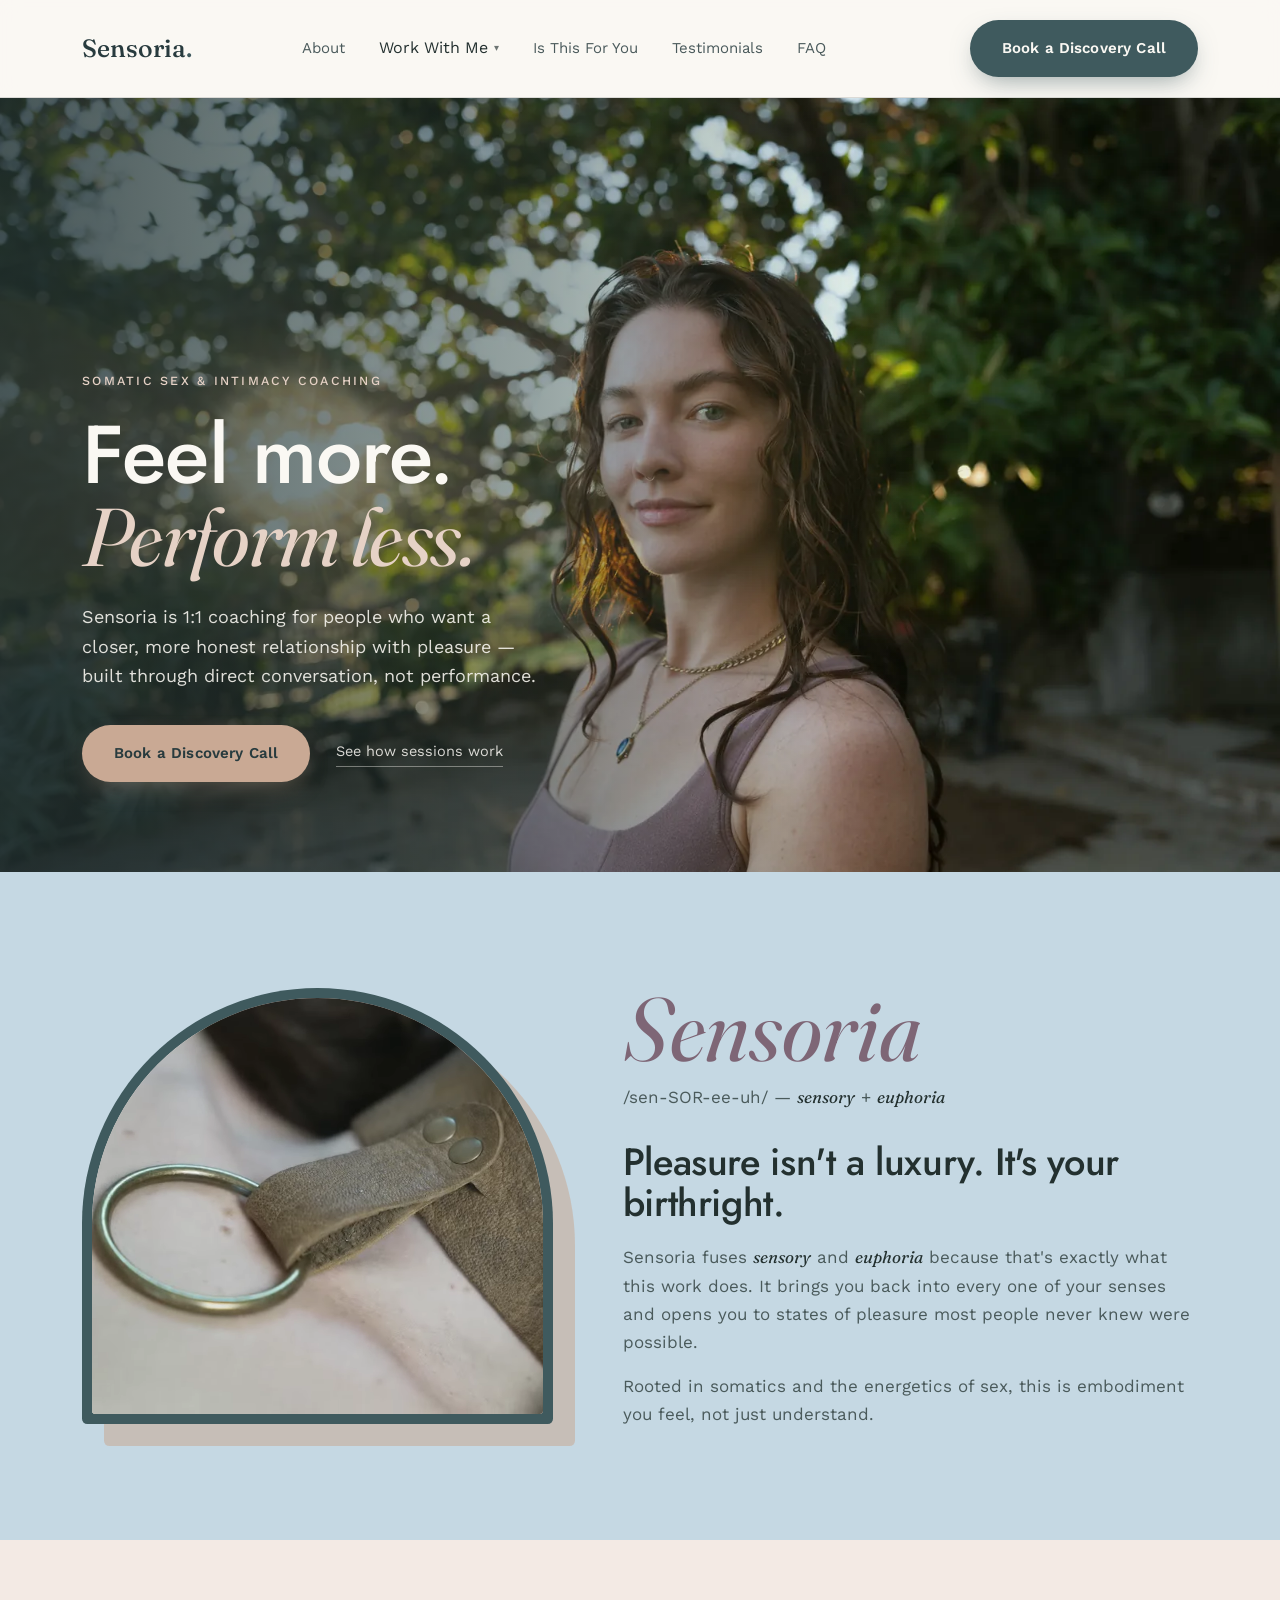
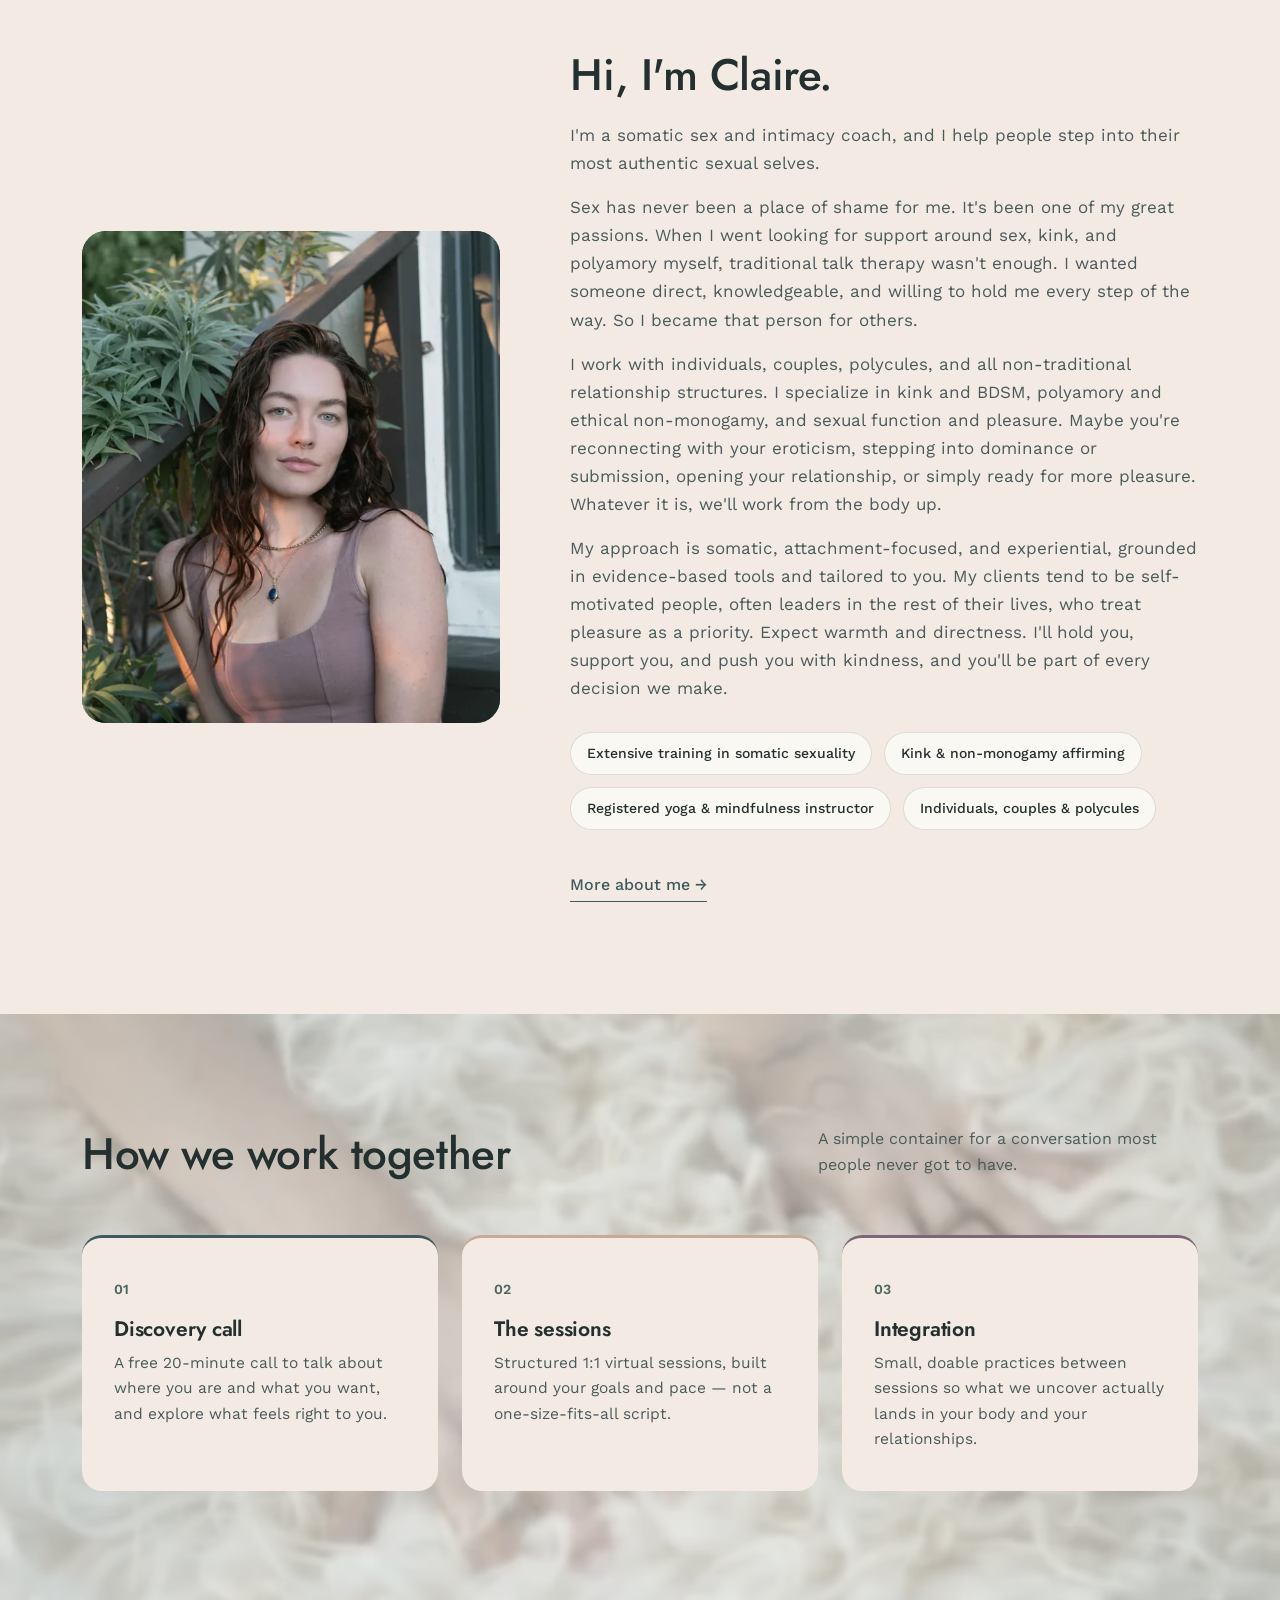
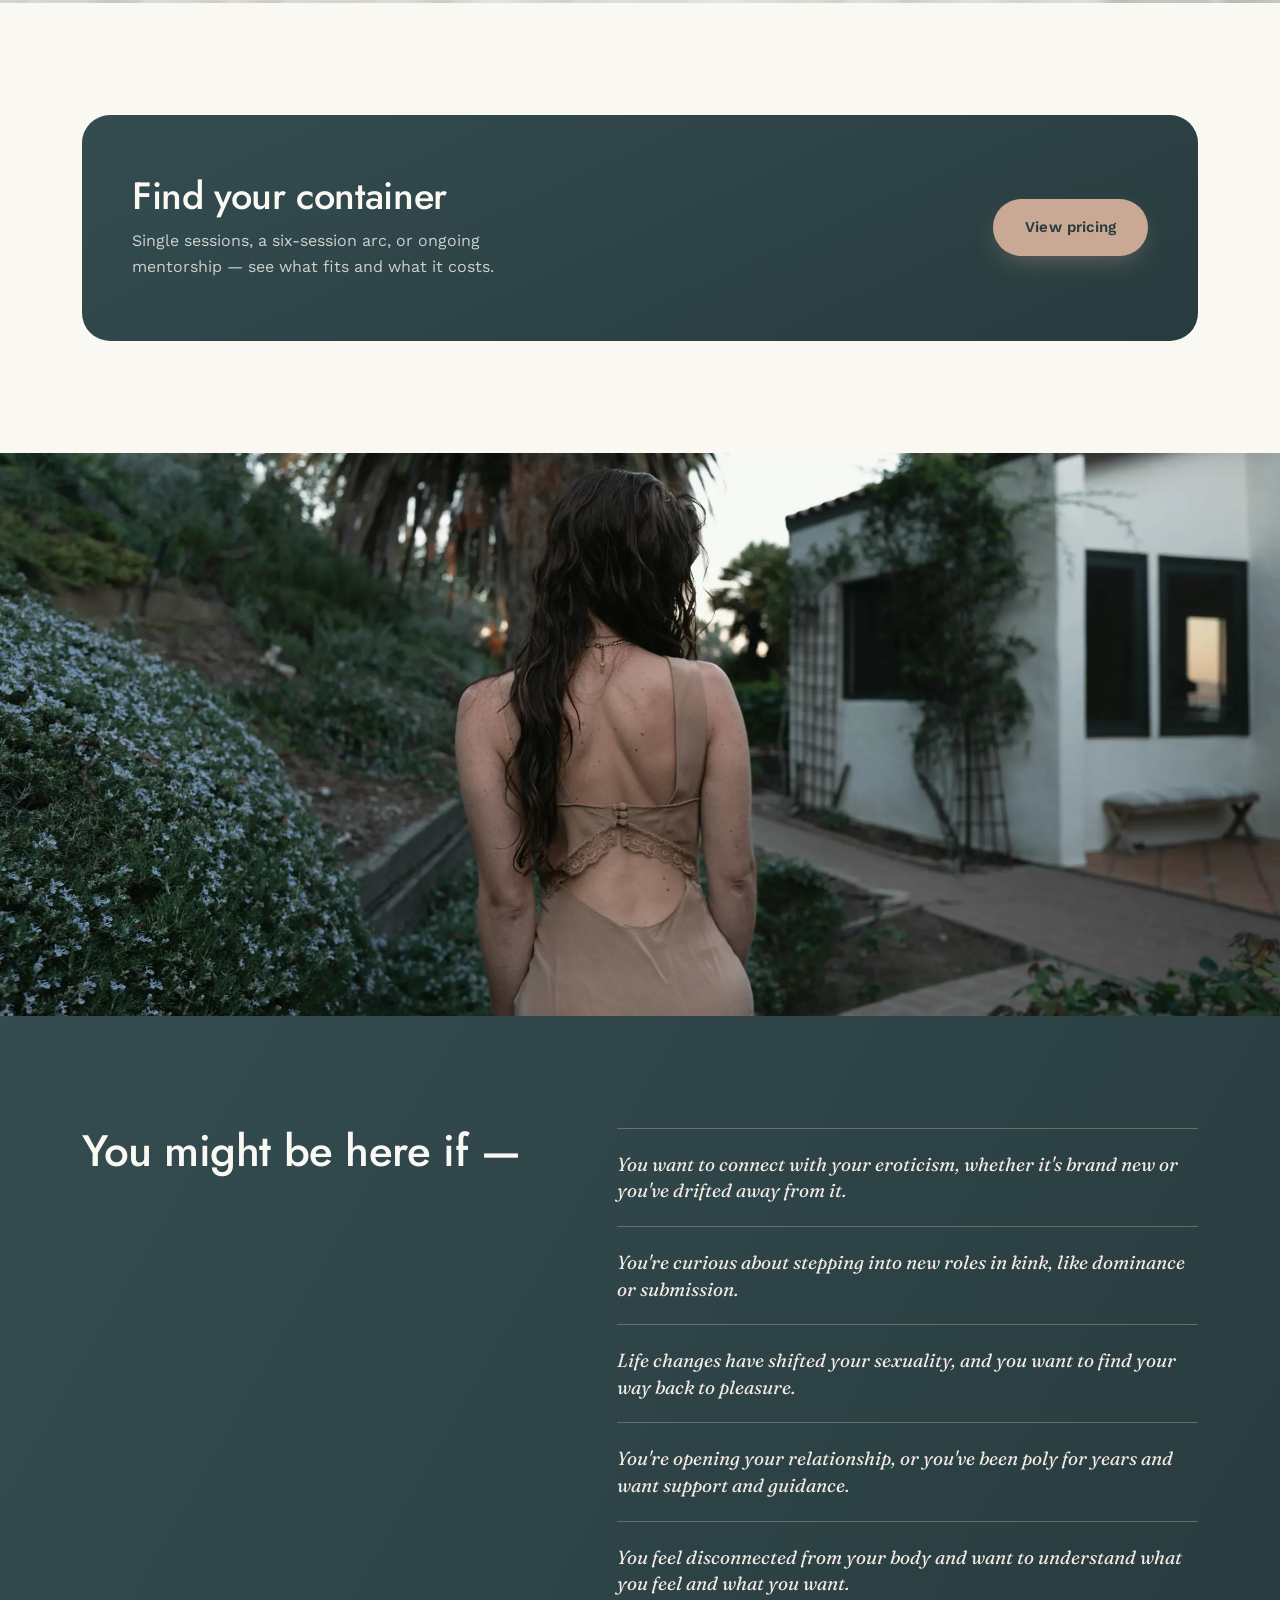
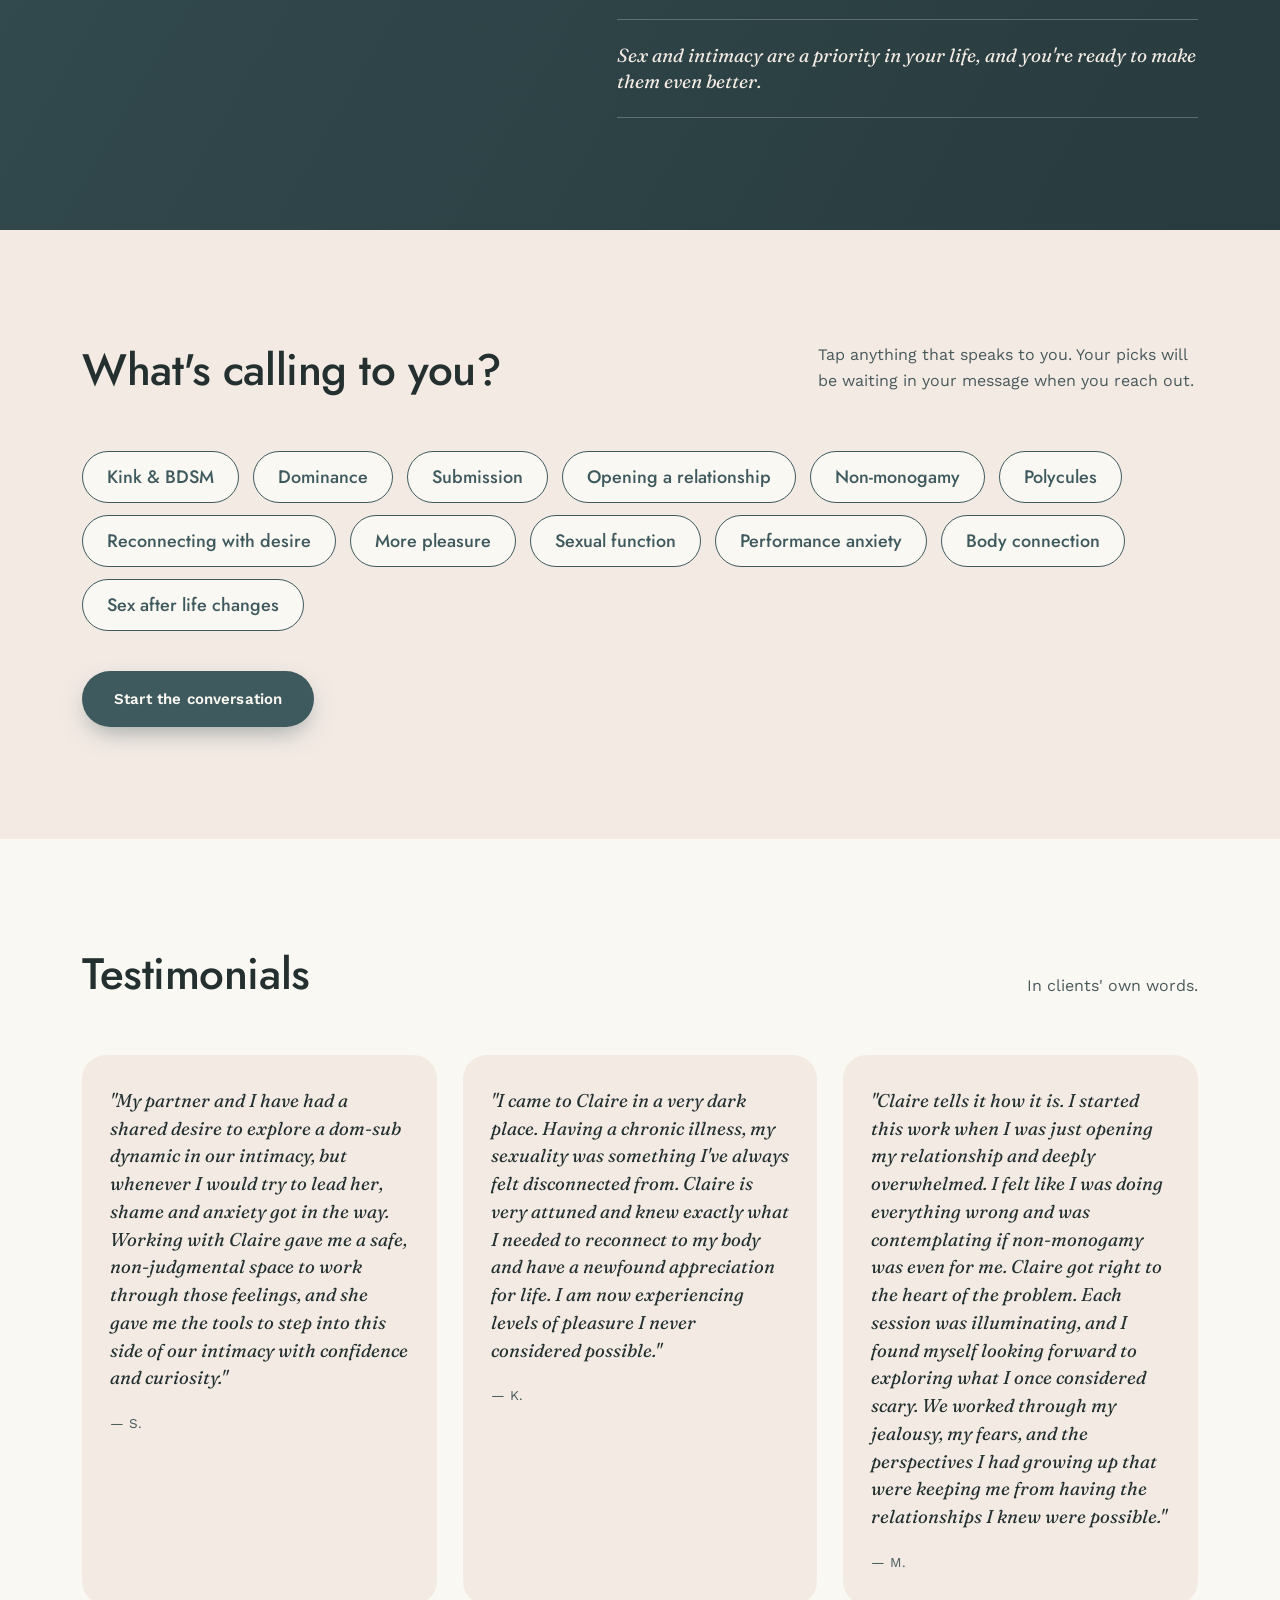
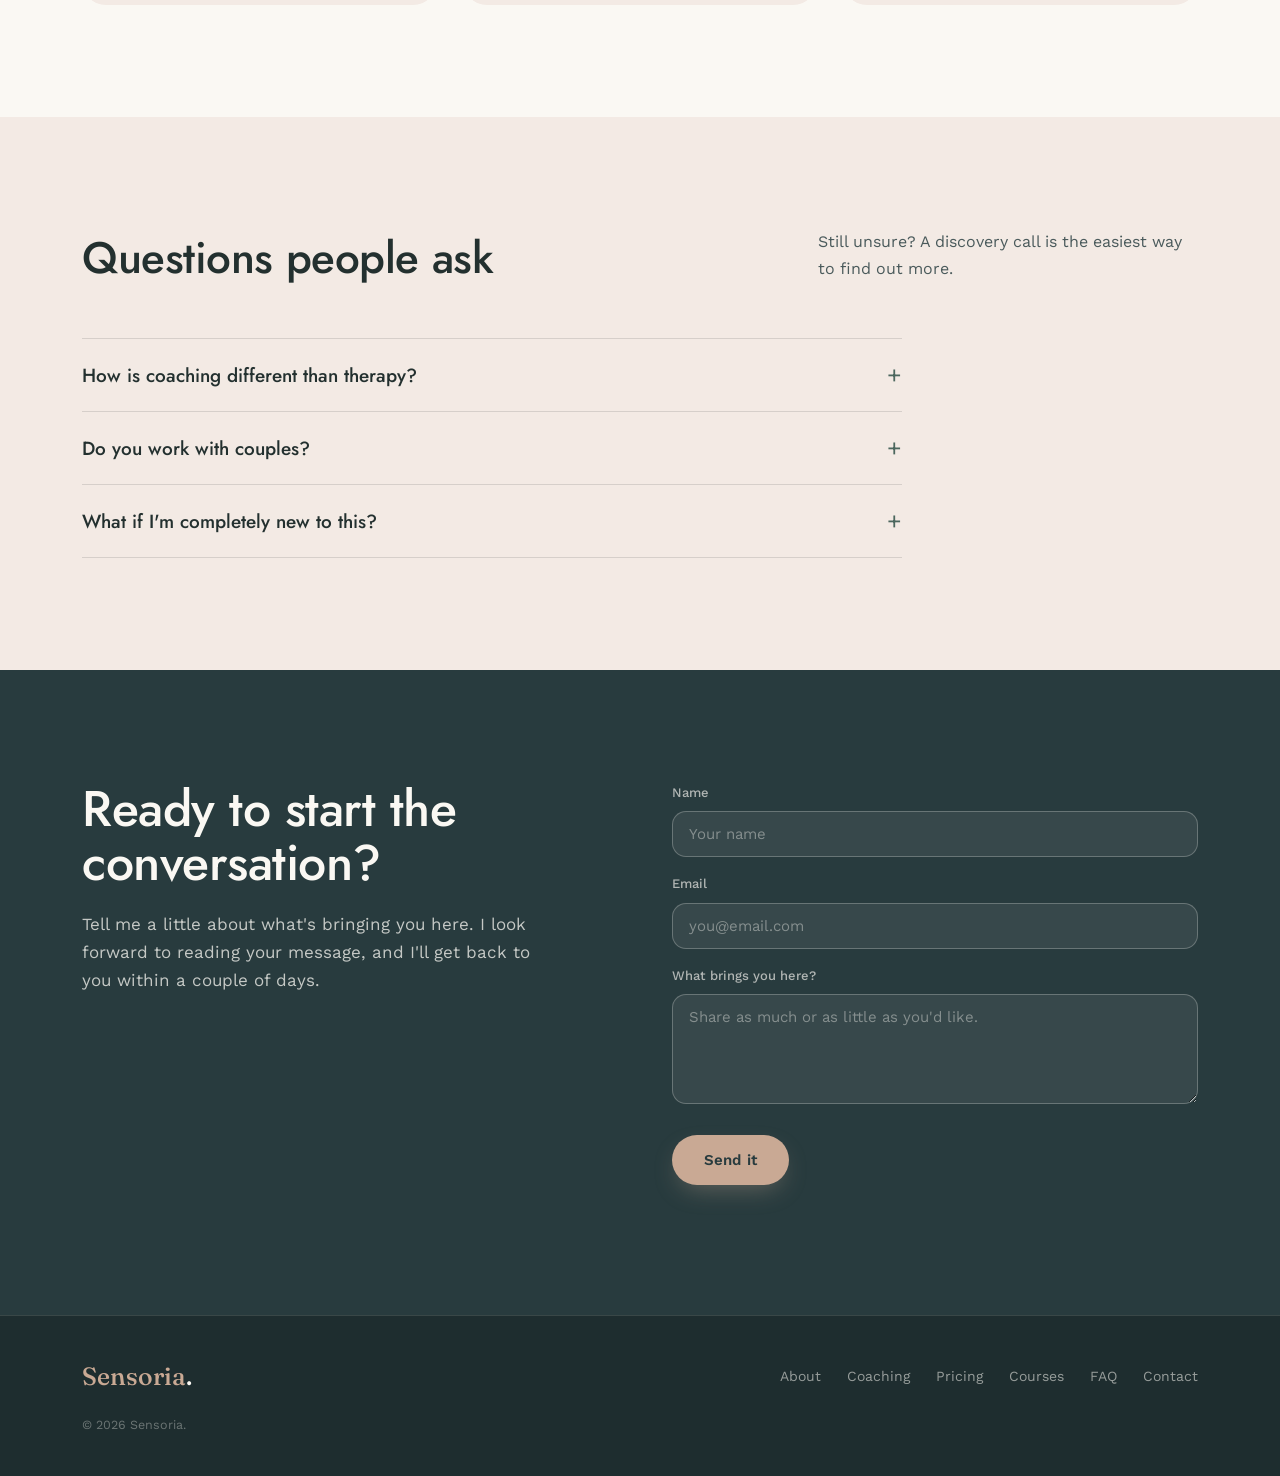
==== commit df7e2bd9: "Credential bubbles: coaching-focused set on homepage and About Co-Authored-By: Claude Opus 5.5 <nore" ====
--- a/index.html
+++ b/index.html
@@ -110,7 +110,8 @@
         <p>I work with individuals, couples, polycules, and all non-traditional relationship structures. I specialize in kink and BDSM, polyamory and ethical non-monogamy, and sexual function and pleasure. Maybe you're reconnecting with your eroticism, stepping into dominance or submission, opening your relationship, or simply ready for more pleasure. Whatever it is, we'll work from the body up.</p>
         <p>My approach is somatic, attachment-focused, and experiential, grounded in evidence-based tools and tailored to you. My clients tend to be self-motivated people, often leaders in the rest of their lives, who treat pleasure as a priority. Expect warmth and directness. I'll hold you, support you, and push you with kindness, and you'll be part of every decision we make.</p>
         <ul class="credentials">
-          <li>Trained in marriage &amp; family therapy and sex therapy</li>
+          <li>Extensive training in somatic sexuality</li>
+          <li>Kink &amp; non-monogamy affirming</li>
           <li>Registered yoga &amp; mindfulness instructor</li>
           <li>Individuals, couples &amp; polycules</li>
         </ul>
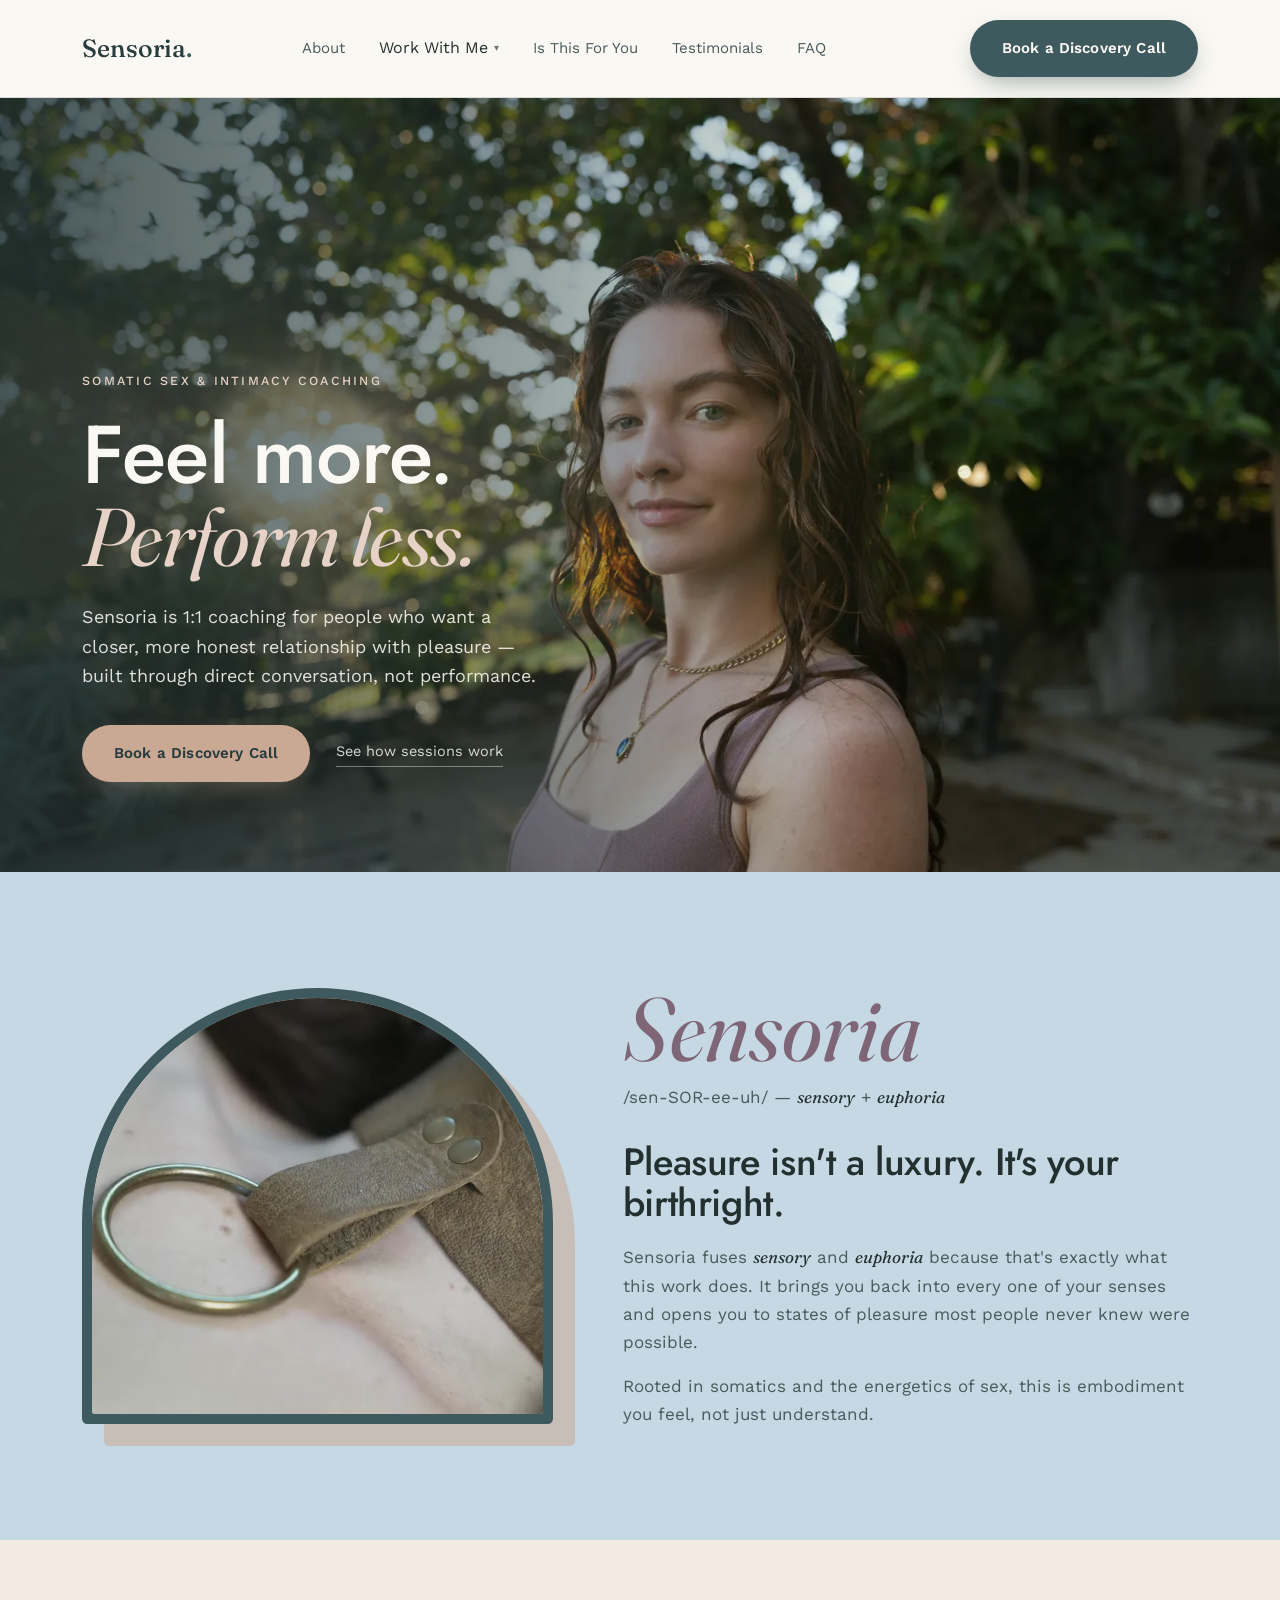
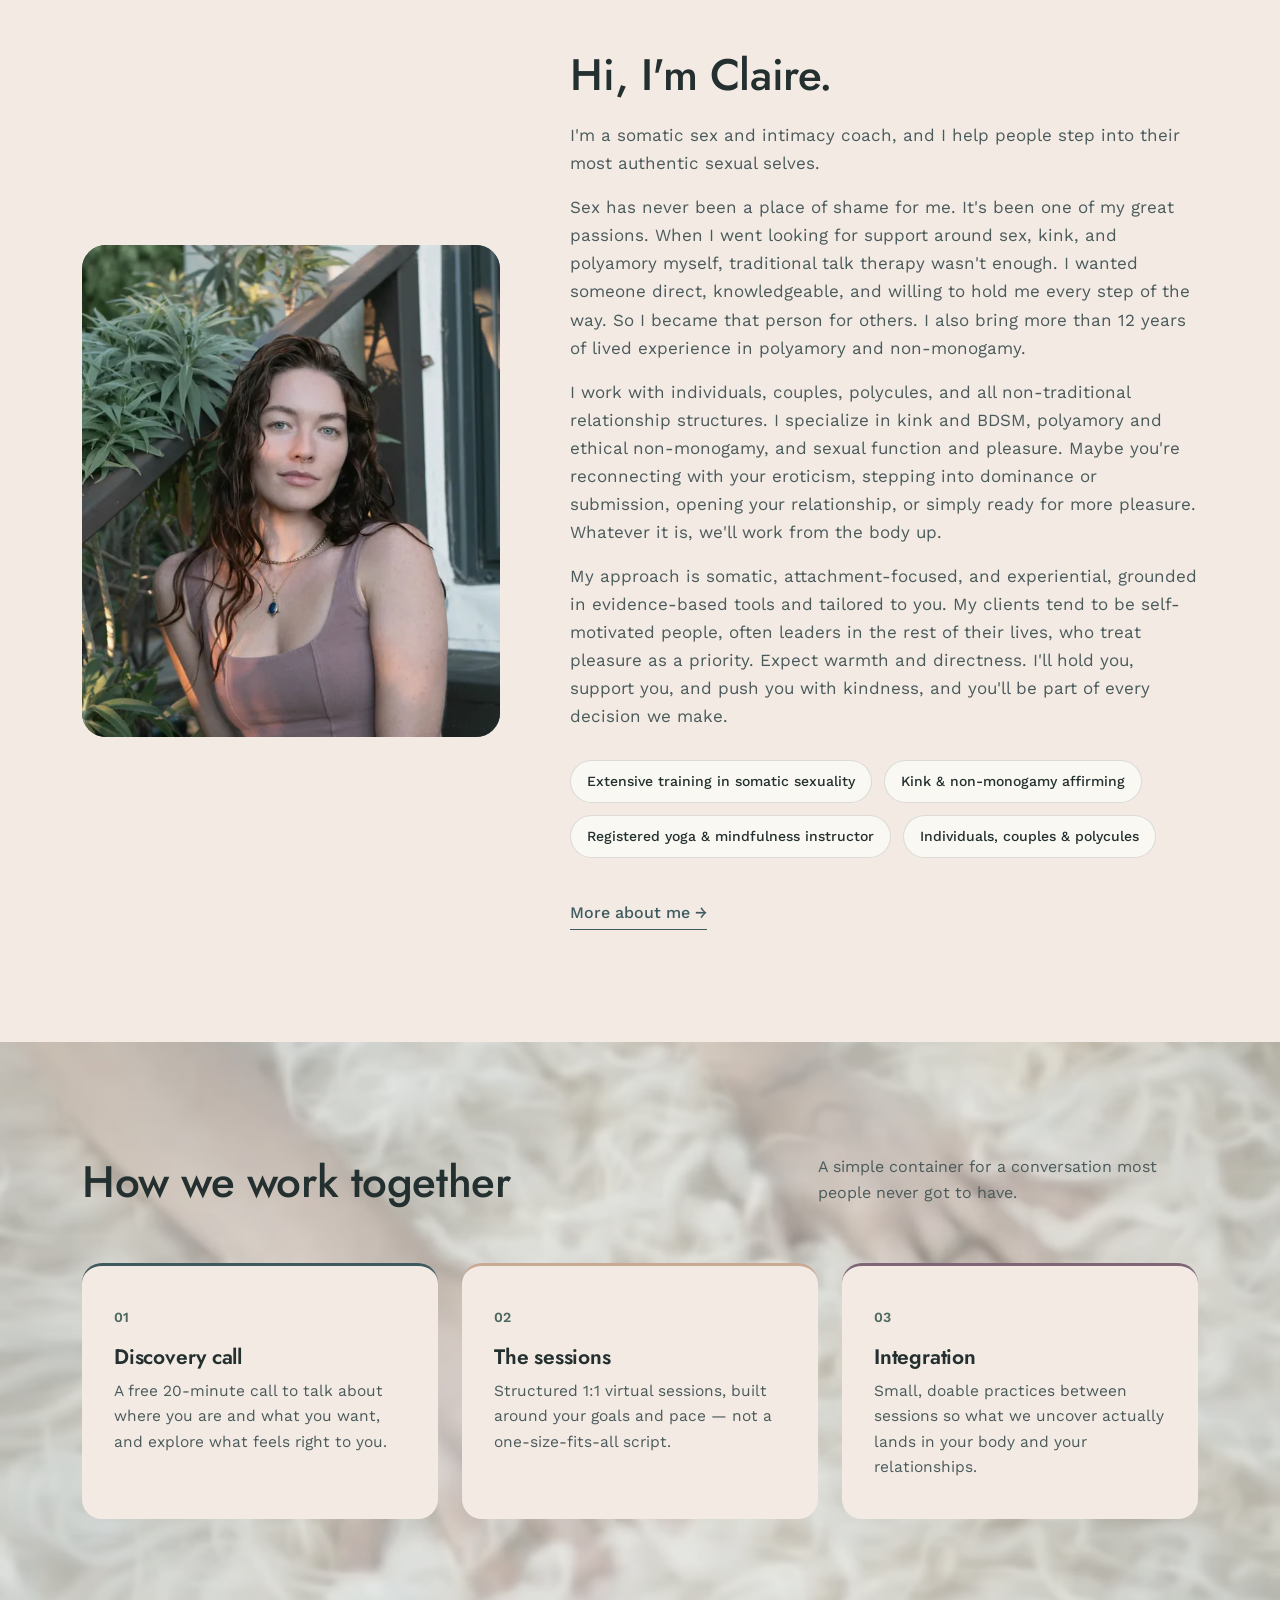
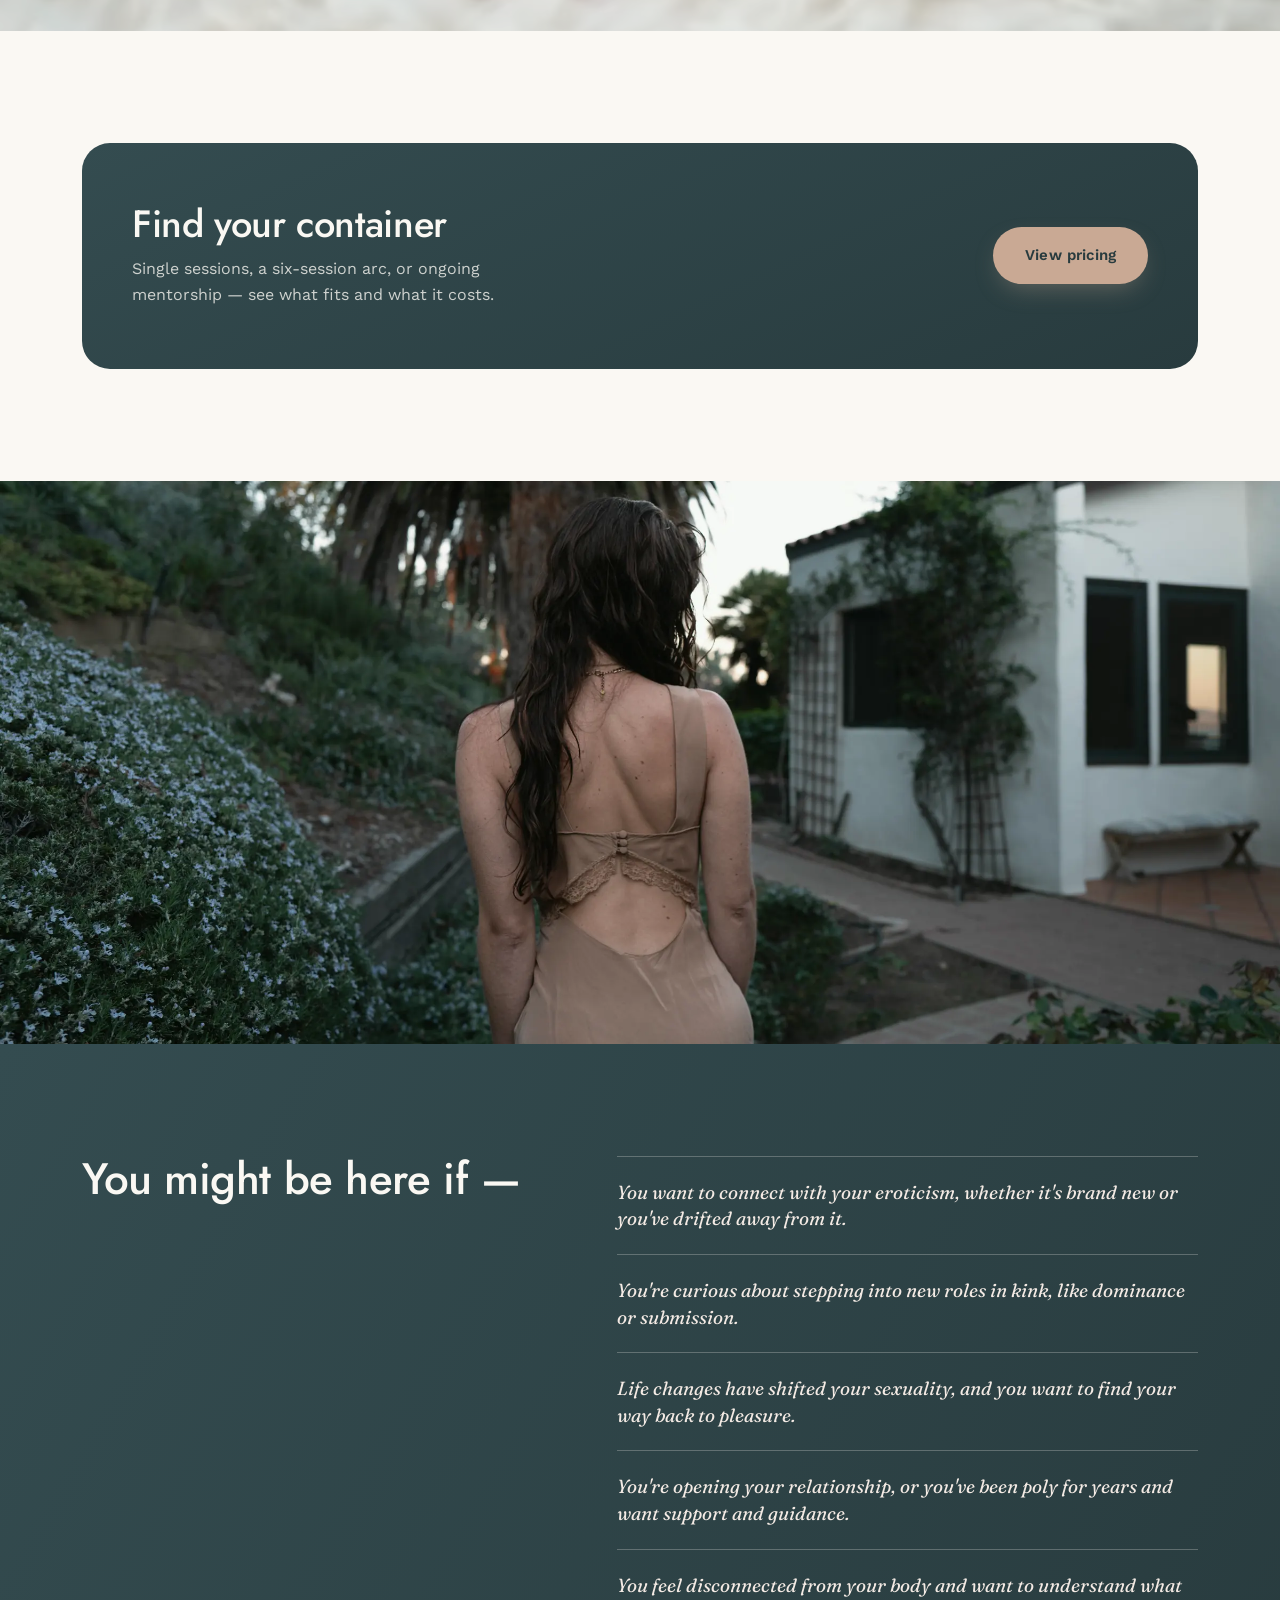
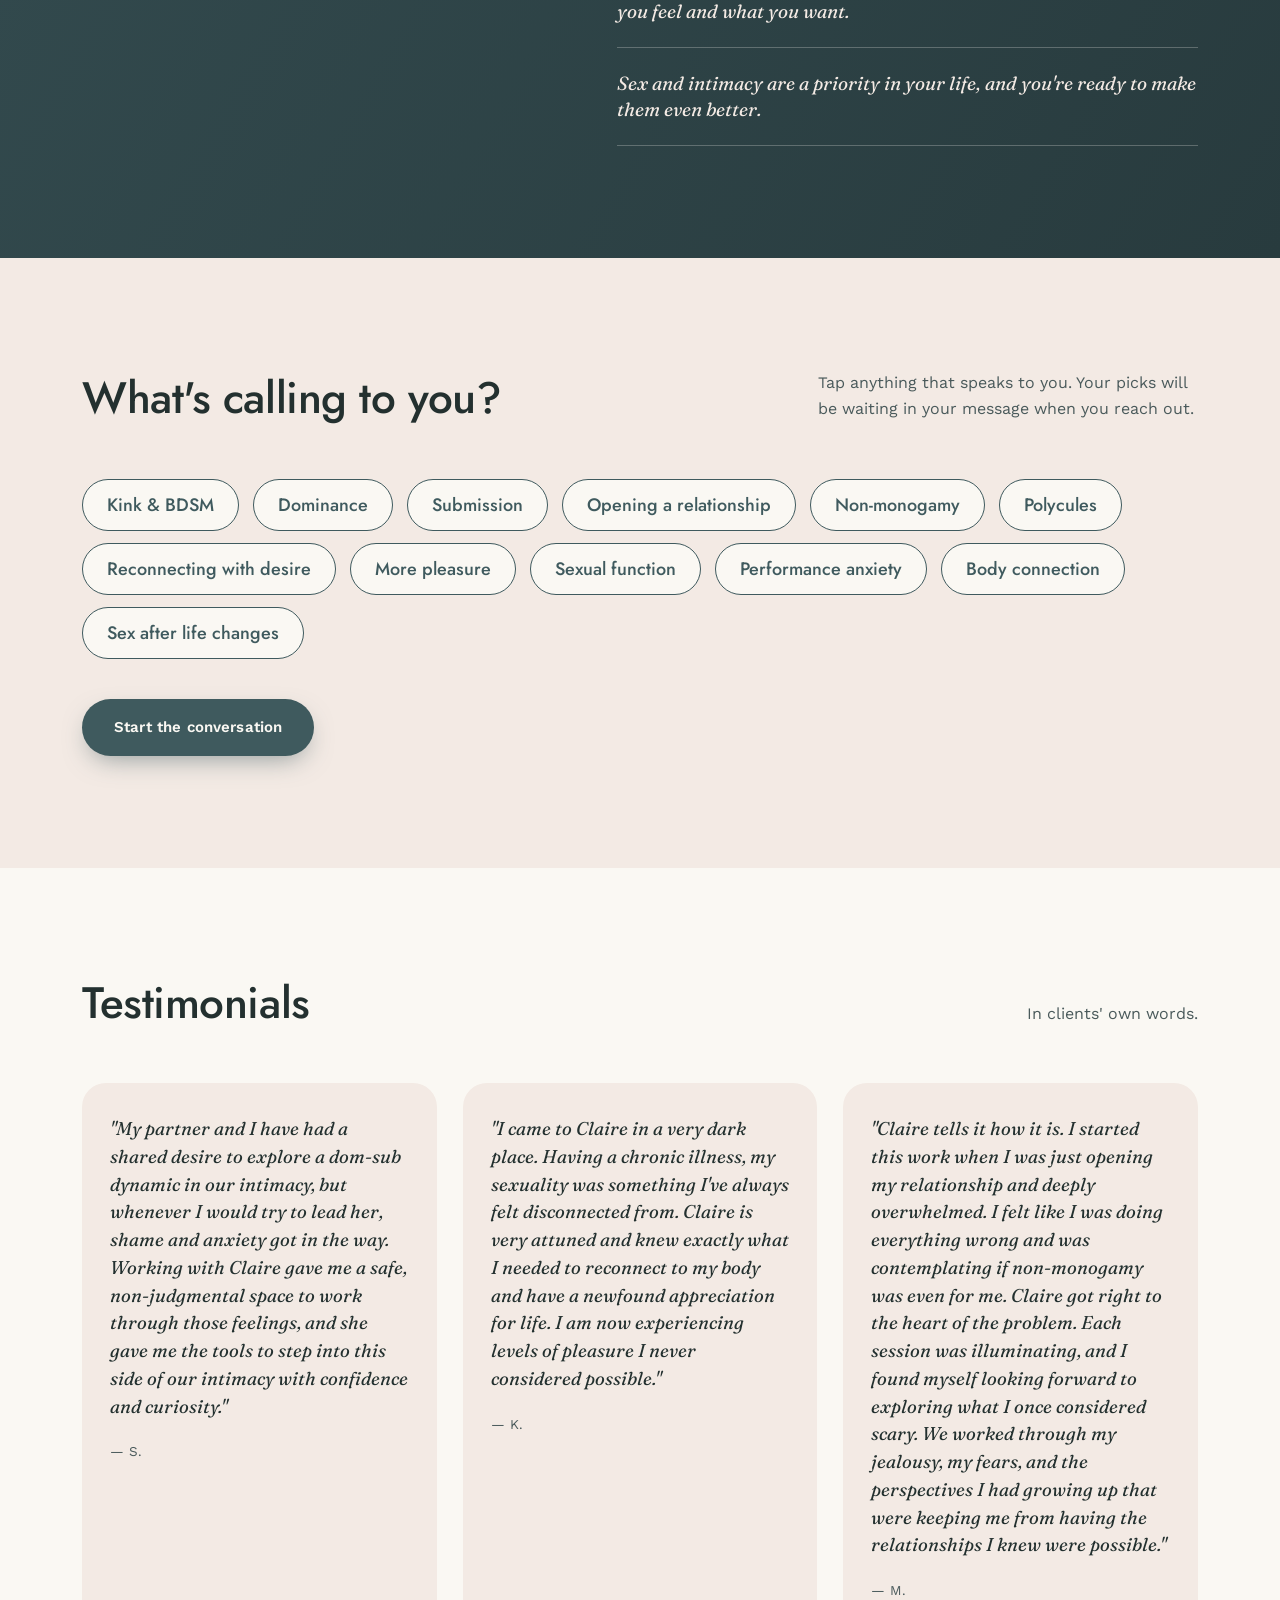
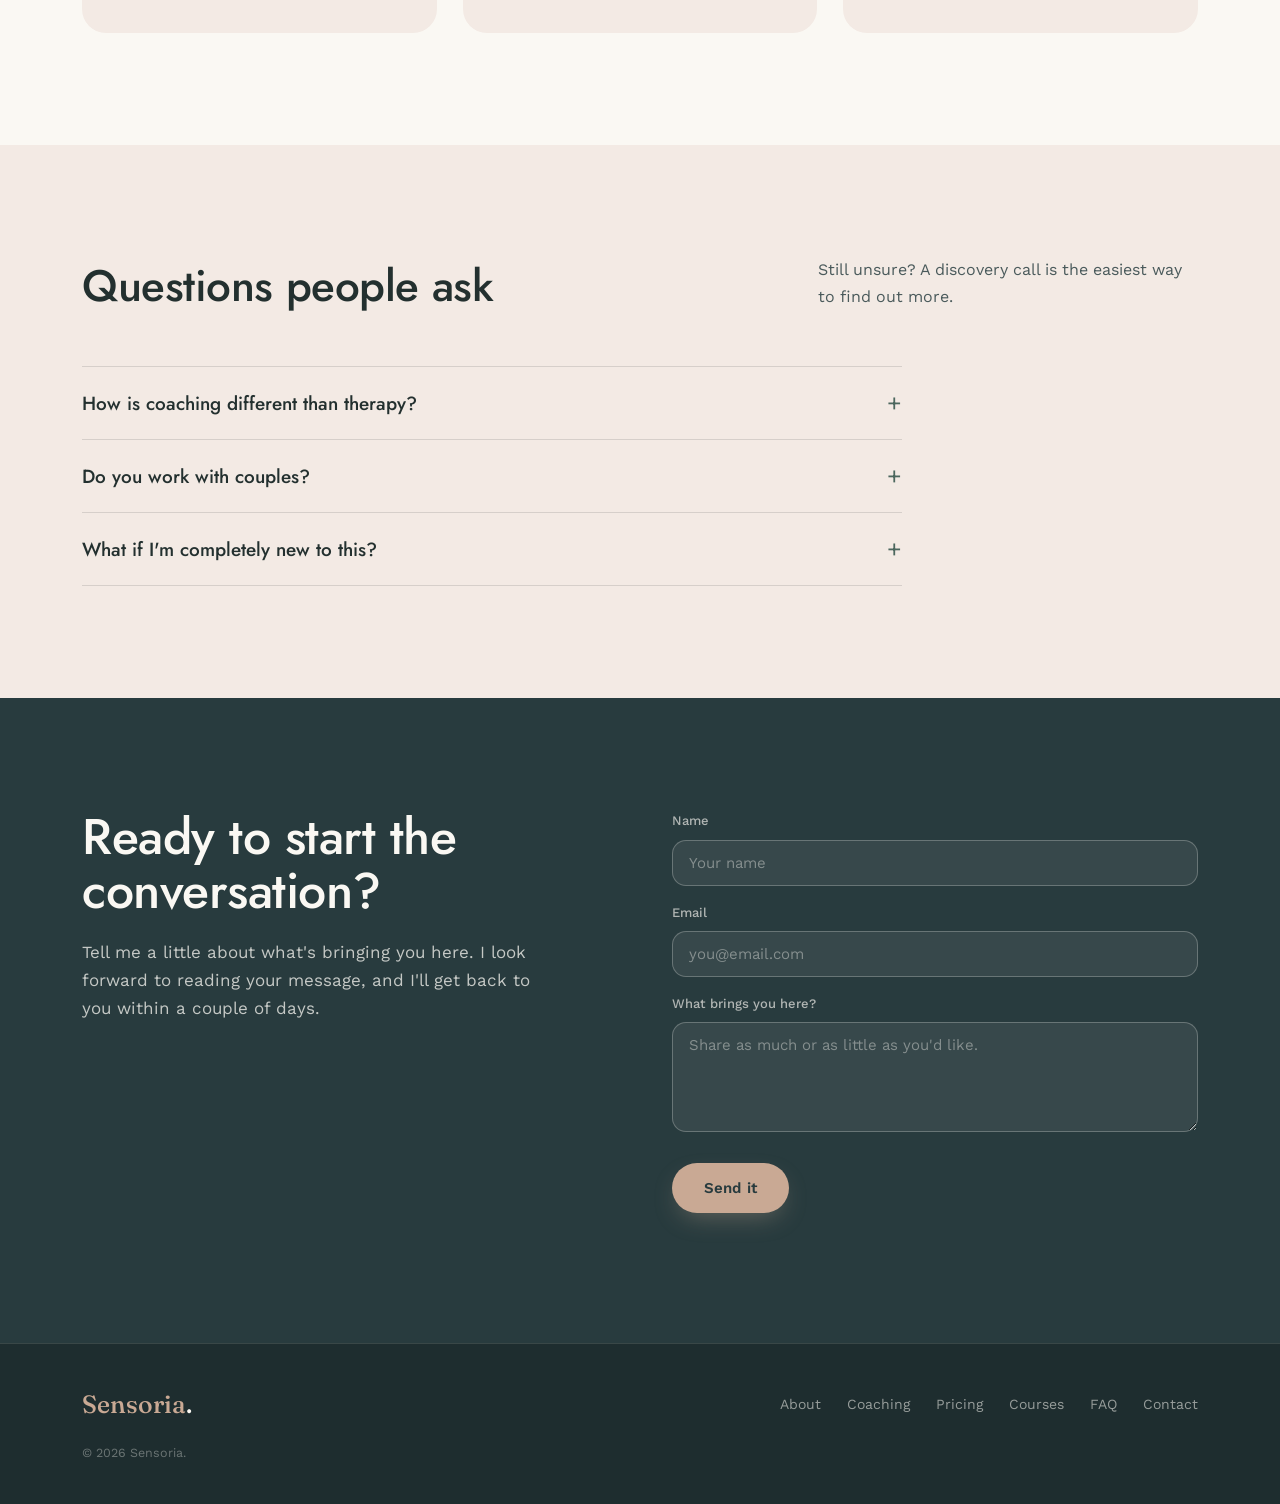
==== commit 4d599828: "Split lived experience into About story and homepage bio (preview) Co-Authored-By: Claude Opus 5.5 <" ====
--- a/index.html
+++ b/index.html
@@ -106,7 +106,7 @@
       <div class="about-copy">
         <h2>Hi, I'm Claire.</h2>
         <p>I'm a somatic sex and intimacy coach, and I help people step into their most authentic sexual selves.</p>
-        <p>Sex has never been a place of shame for me. It's been one of my great passions. When I went looking for support around sex, kink, and polyamory myself, traditional talk therapy wasn't enough. I wanted someone direct, knowledgeable, and willing to hold me every step of the way. So I became that person for others.</p>
+        <p>Sex has never been a place of shame for me. It's been one of my great passions. When I went looking for support around sex, kink, and polyamory myself, traditional talk therapy wasn't enough. I wanted someone direct, knowledgeable, and willing to hold me every step of the way. So I became that person for others. I also bring more than 12 years of lived experience in polyamory and non-monogamy.</p>
         <p>I work with individuals, couples, polycules, and all non-traditional relationship structures. I specialize in kink and BDSM, polyamory and ethical non-monogamy, and sexual function and pleasure. Maybe you're reconnecting with your eroticism, stepping into dominance or submission, opening your relationship, or simply ready for more pleasure. Whatever it is, we'll work from the body up.</p>
         <p>My approach is somatic, attachment-focused, and experiential, grounded in evidence-based tools and tailored to you. My clients tend to be self-motivated people, often leaders in the rest of their lives, who treat pleasure as a priority. Expect warmth and directness. I'll hold you, support you, and push you with kindness, and you'll be part of every decision we make.</p>
         <ul class="credentials">
--- a/styles.css
+++ b/styles.css
@@ -393,6 +393,13 @@
 .about-photo img{ display:block; width:100%; height:auto; border-radius:var(--media-radius); }
 .about-training{ background:var(--cream); }
 .credentials--lg li{ font-size:15px; padding:12px 20px; }
+.about-training .section-head{ display:block; margin-bottom:40px; }
+.about-training .section-head h2{ margin-bottom:18px; }
+.about-training .section-head p{ max-width:62ch; }
+.about-training .section-head p + p{ margin-top:14px; }
+.training-list{ list-style:none; padding:0; margin:0; columns:2; column-gap:56px; }
+.training-list li{ break-inside:avoid; padding:16px 0; border-bottom:1px solid var(--line); font-size:16px; font-weight:500; color:var(--ink); }
+@media (max-width:720px){ .training-list{ columns:1; } }
 .scope-note{ margin-top:48px; padding:32px 34px; border-radius:24px; background:var(--paper); border-left:0; max-width:760px; }
 .scope-note h3{ margin-bottom:10px; font-size:22px; }
 .scope-note p{ color:var(--ink-soft); }
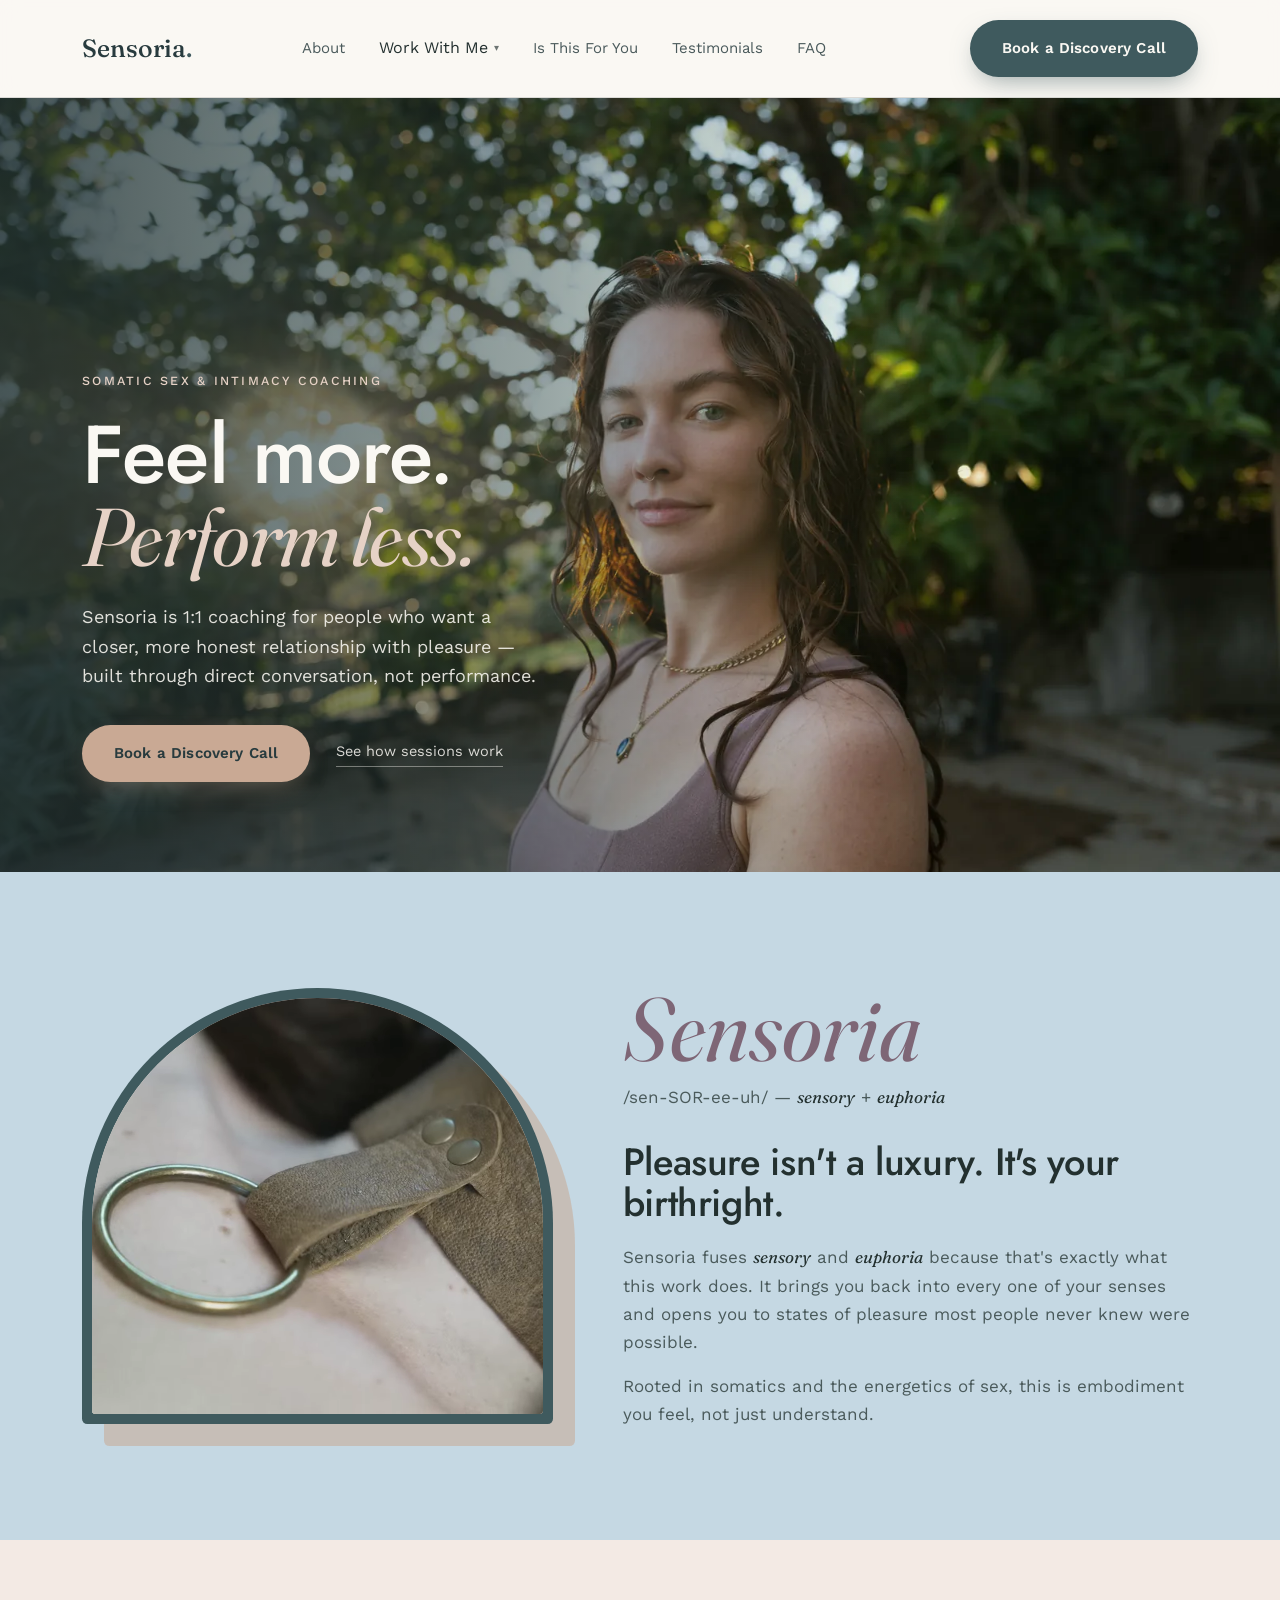
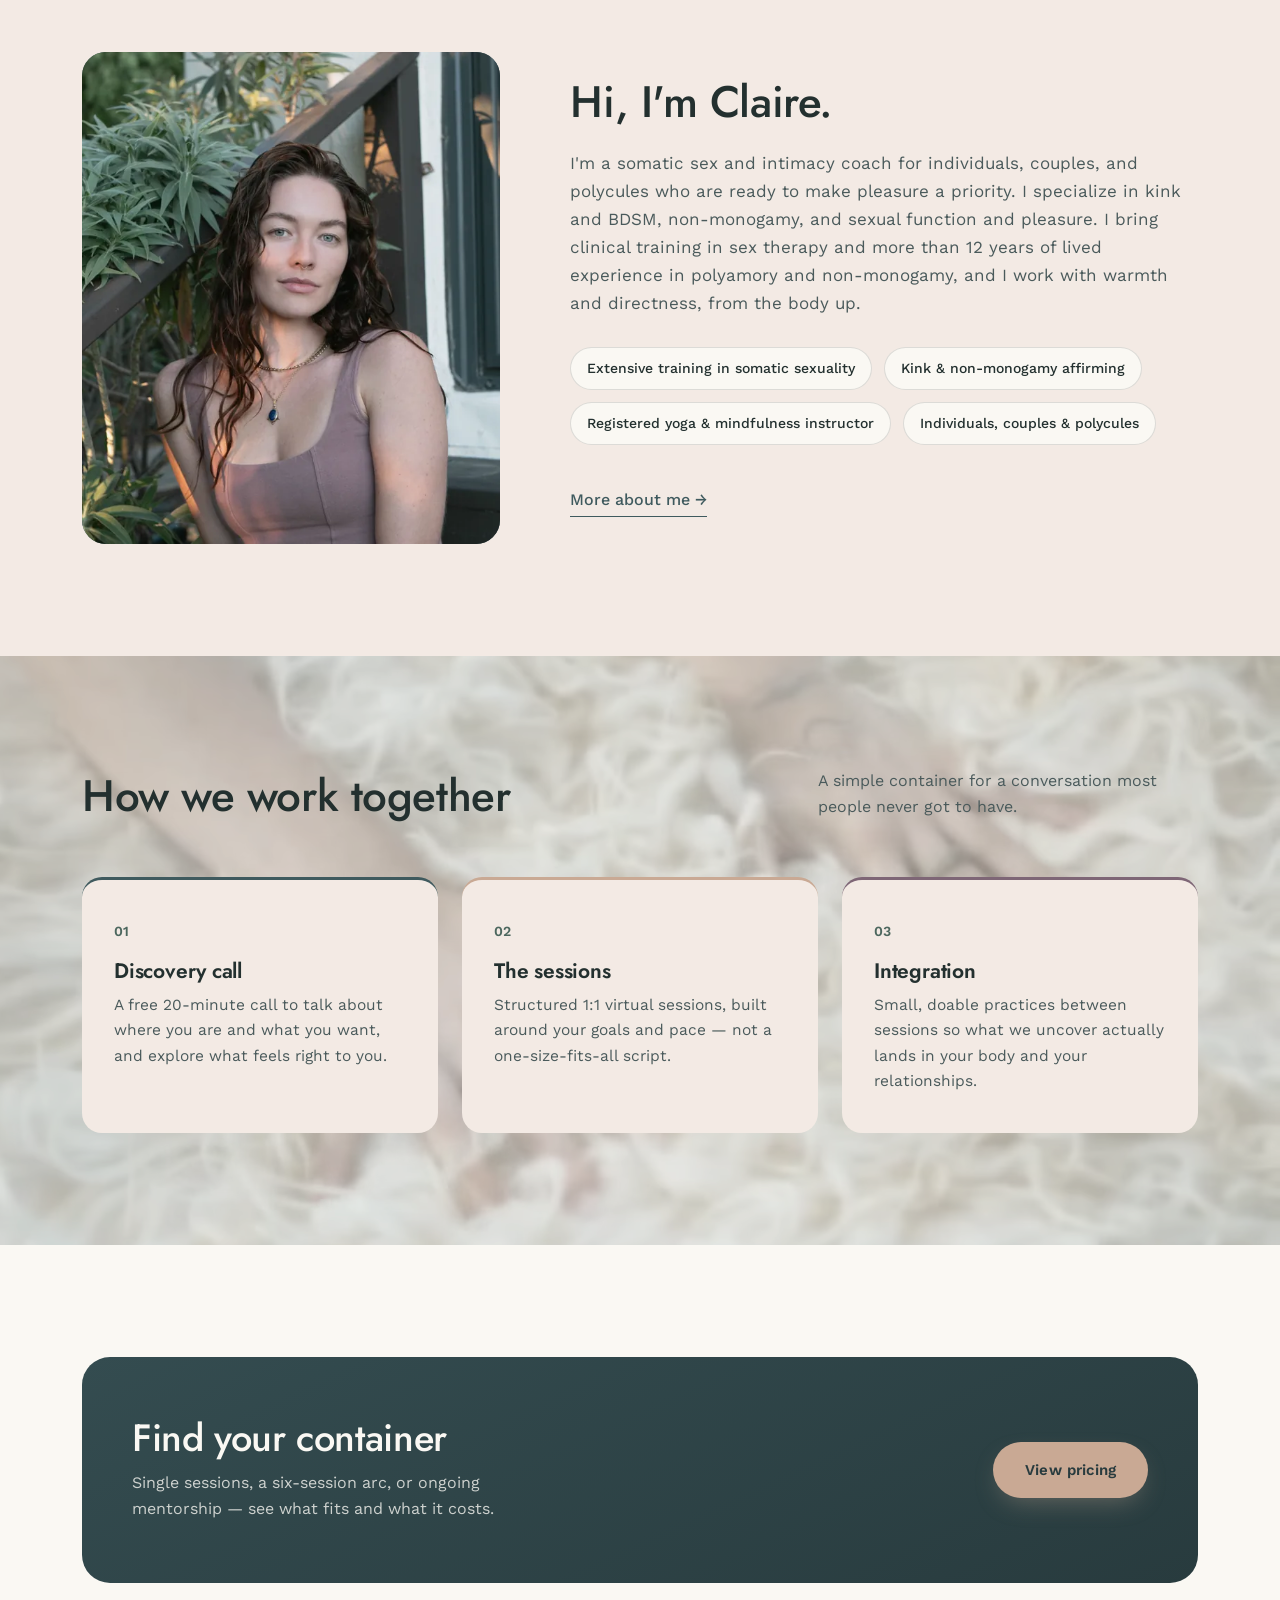
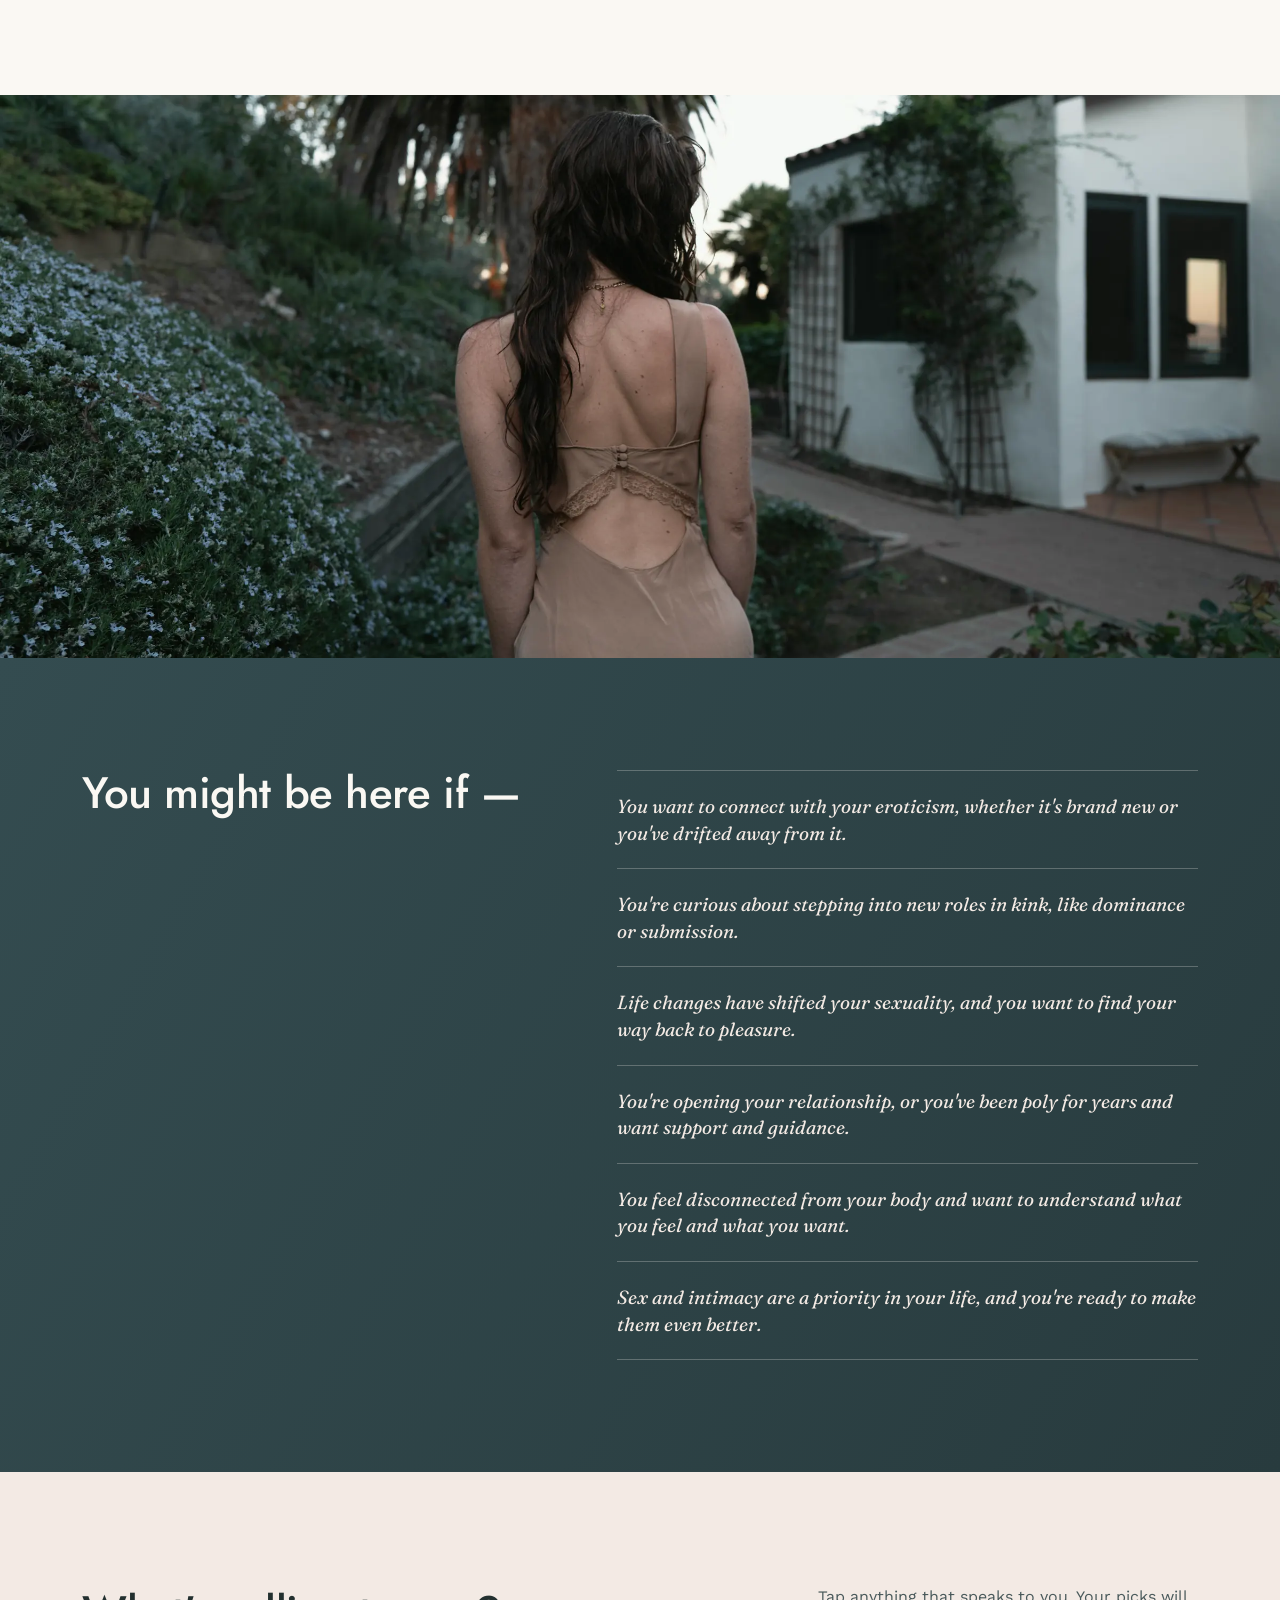
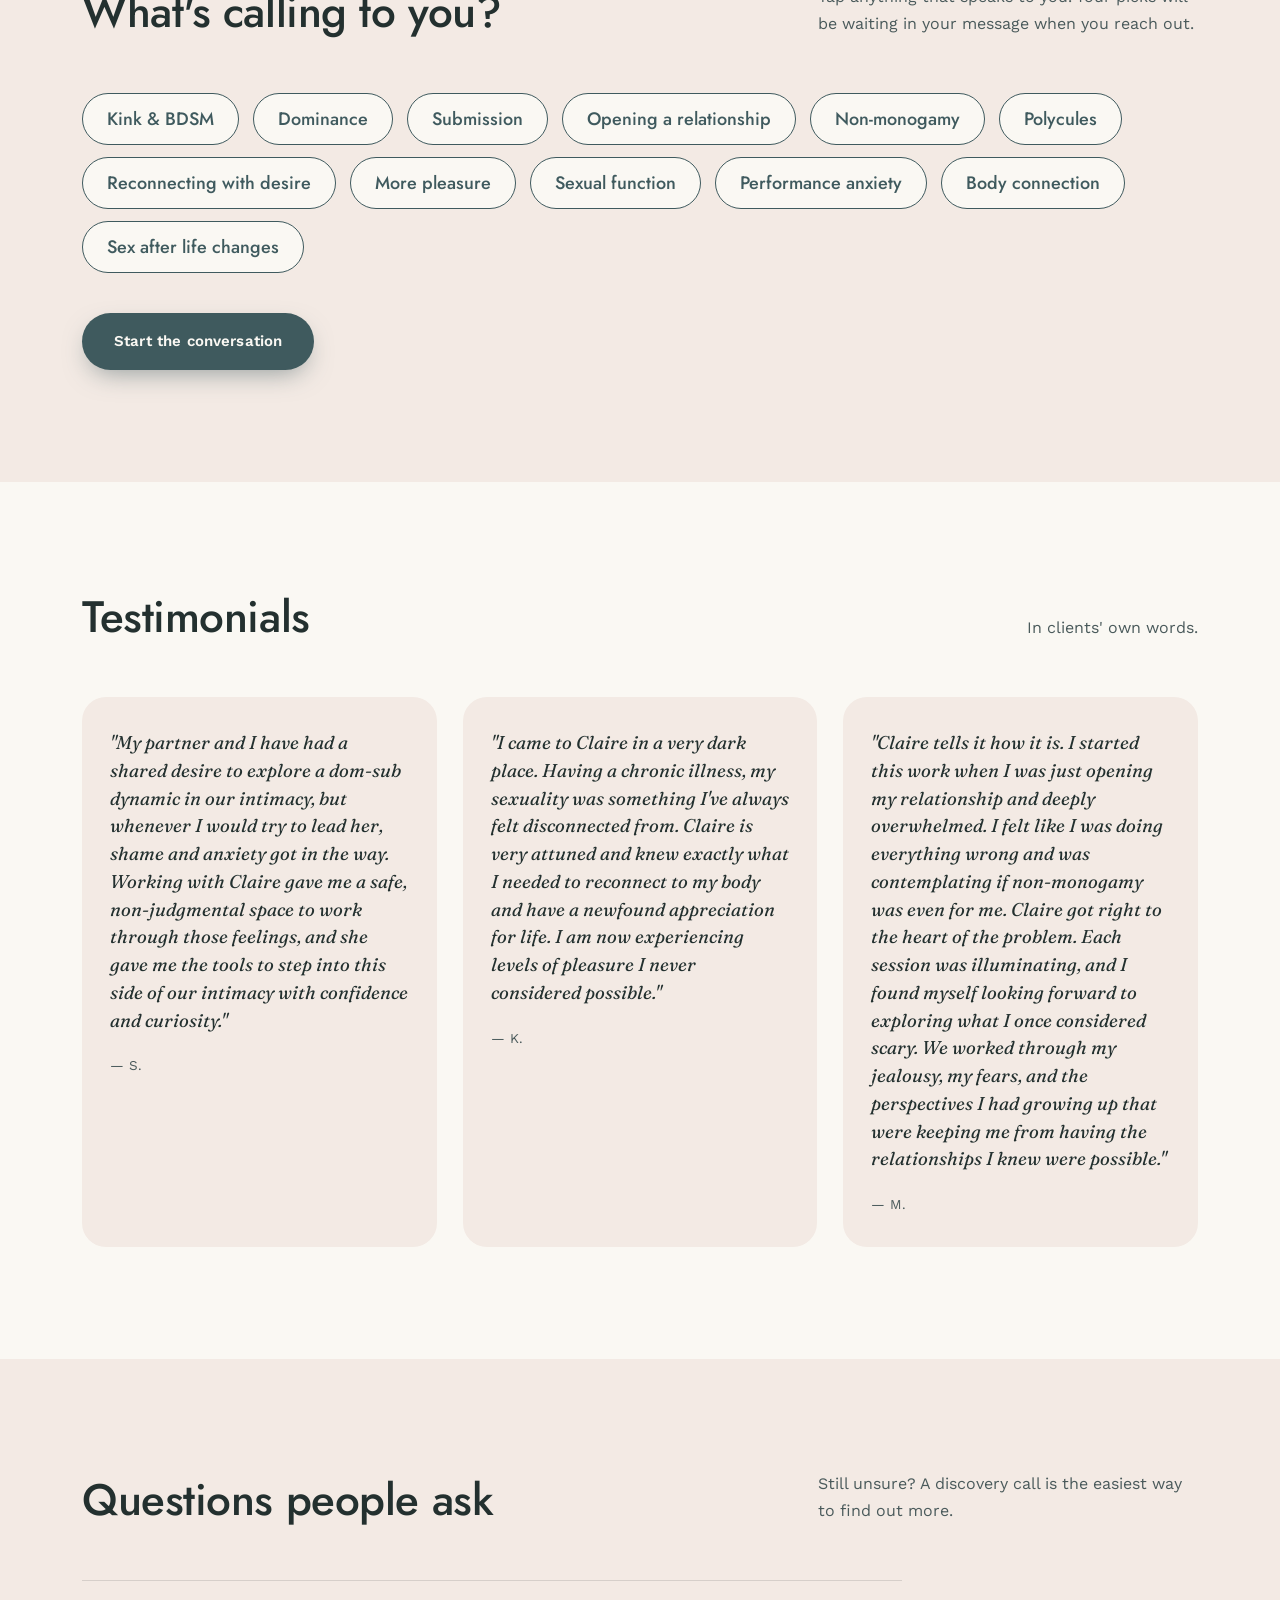
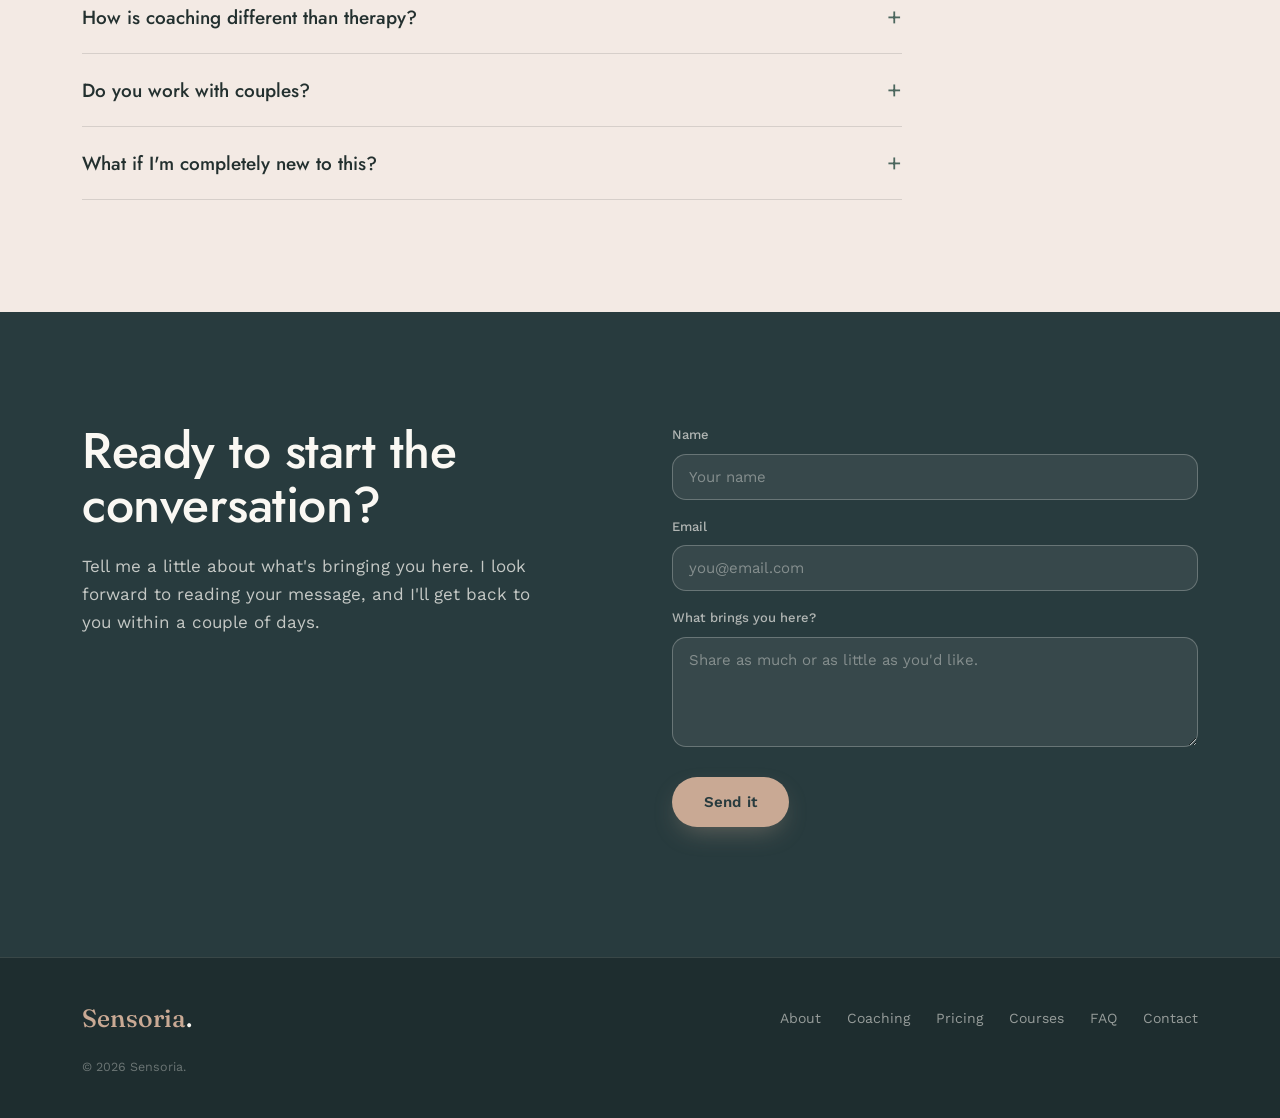
==== commit 545d3a1f: "Shorten homepage bio; move specialties into About story (preview) Co-Authored-By: Claude Opus 5.5 <n" ====
--- a/index.html
+++ b/index.html
@@ -105,10 +105,7 @@
       </div>
       <div class="about-copy">
         <h2>Hi, I'm Claire.</h2>
-        <p>I'm a somatic sex and intimacy coach, and I help people step into their most authentic sexual selves.</p>
-        <p>Sex has never been a place of shame for me. It's been one of my great passions. When I went looking for support around sex, kink, and polyamory myself, traditional talk therapy wasn't enough. I wanted someone direct, knowledgeable, and willing to hold me every step of the way. So I became that person for others. I also bring more than 12 years of lived experience in polyamory and non-monogamy.</p>
-        <p>I work with individuals, couples, polycules, and all non-traditional relationship structures. I specialize in kink and BDSM, polyamory and ethical non-monogamy, and sexual function and pleasure. Maybe you're reconnecting with your eroticism, stepping into dominance or submission, opening your relationship, or simply ready for more pleasure. Whatever it is, we'll work from the body up.</p>
-        <p>My approach is somatic, attachment-focused, and experiential, grounded in evidence-based tools and tailored to you. My clients tend to be self-motivated people, often leaders in the rest of their lives, who treat pleasure as a priority. Expect warmth and directness. I'll hold you, support you, and push you with kindness, and you'll be part of every decision we make.</p>
+        <p>I'm a somatic sex and intimacy coach for individuals, couples, and polycules who are ready to make pleasure a priority. I specialize in kink and BDSM, non-monogamy, and sexual function and pleasure. I bring clinical training in sex therapy and more than 12 years of lived experience in polyamory and non-monogamy, and I work with warmth and directness, from the body up.</p>
         <ul class="credentials">
           <li>Extensive training in somatic sexuality</li>
           <li>Kink &amp; non-monogamy affirming</li>
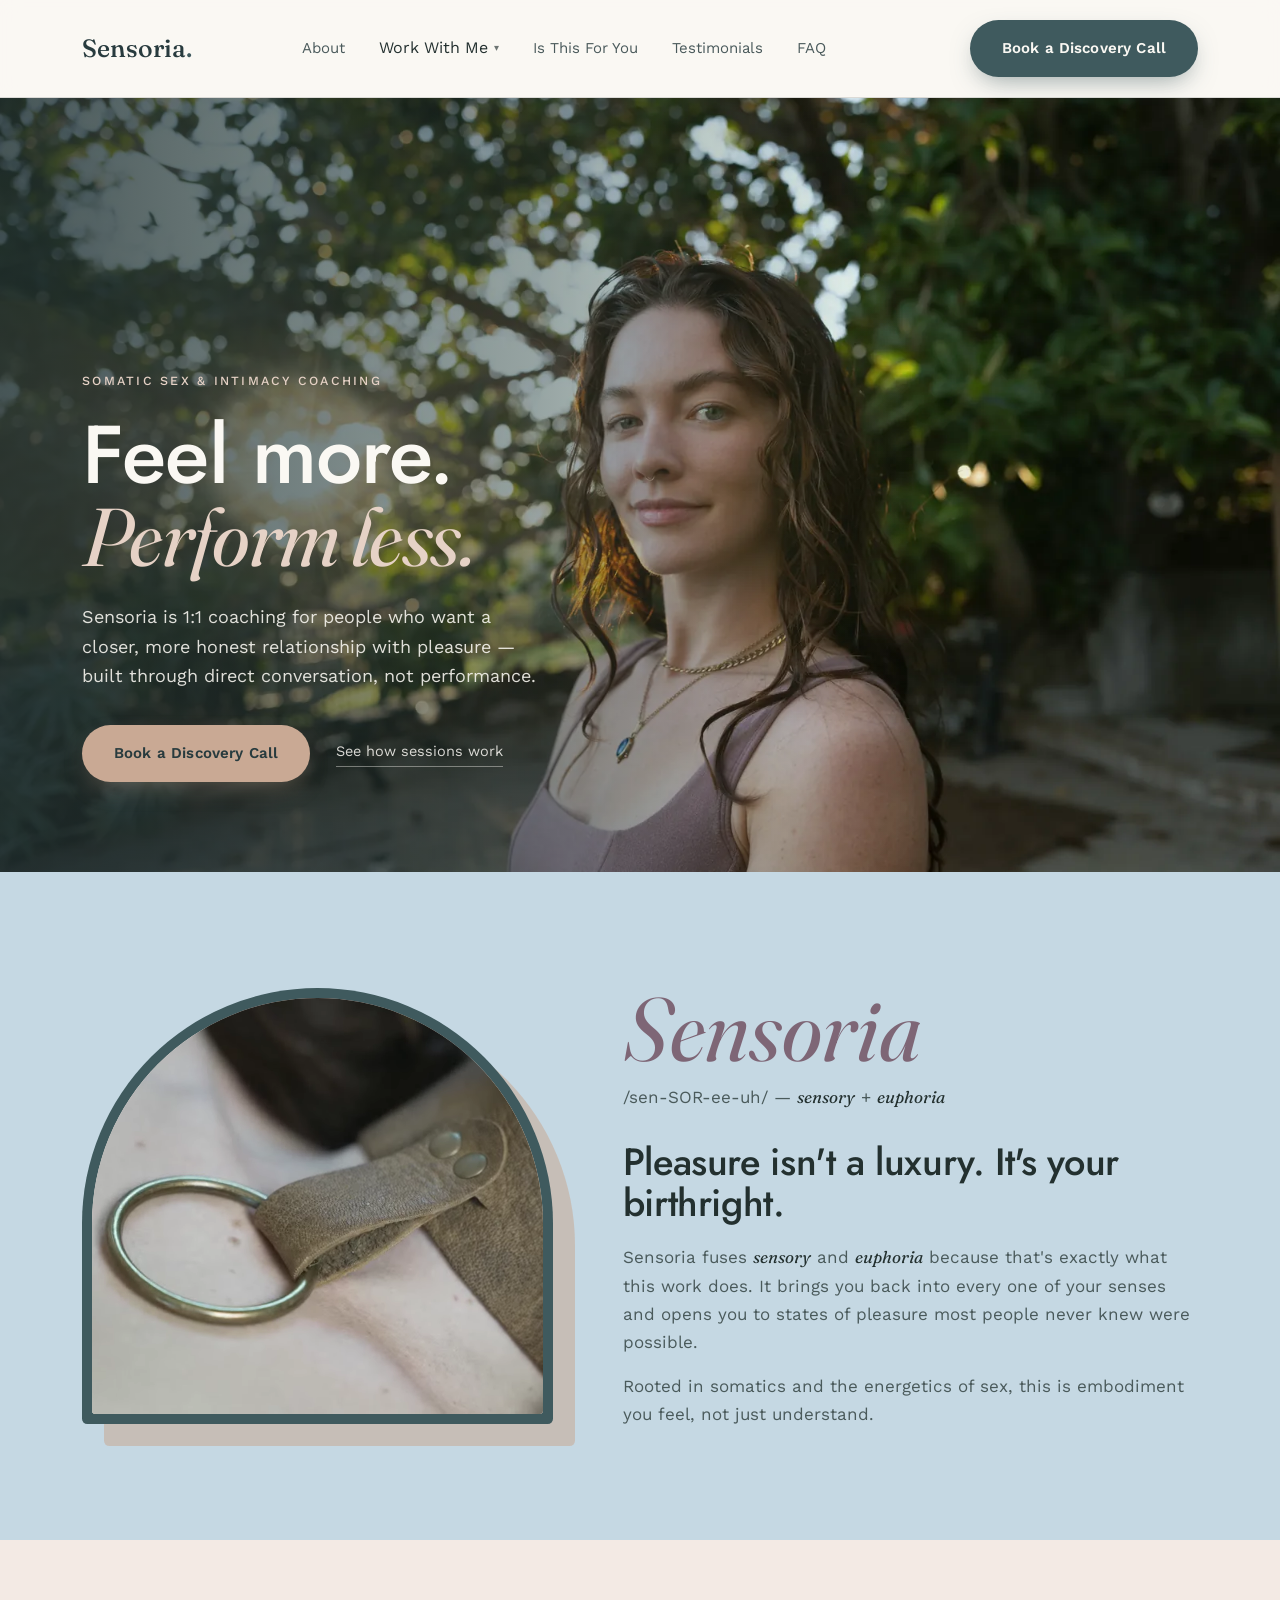
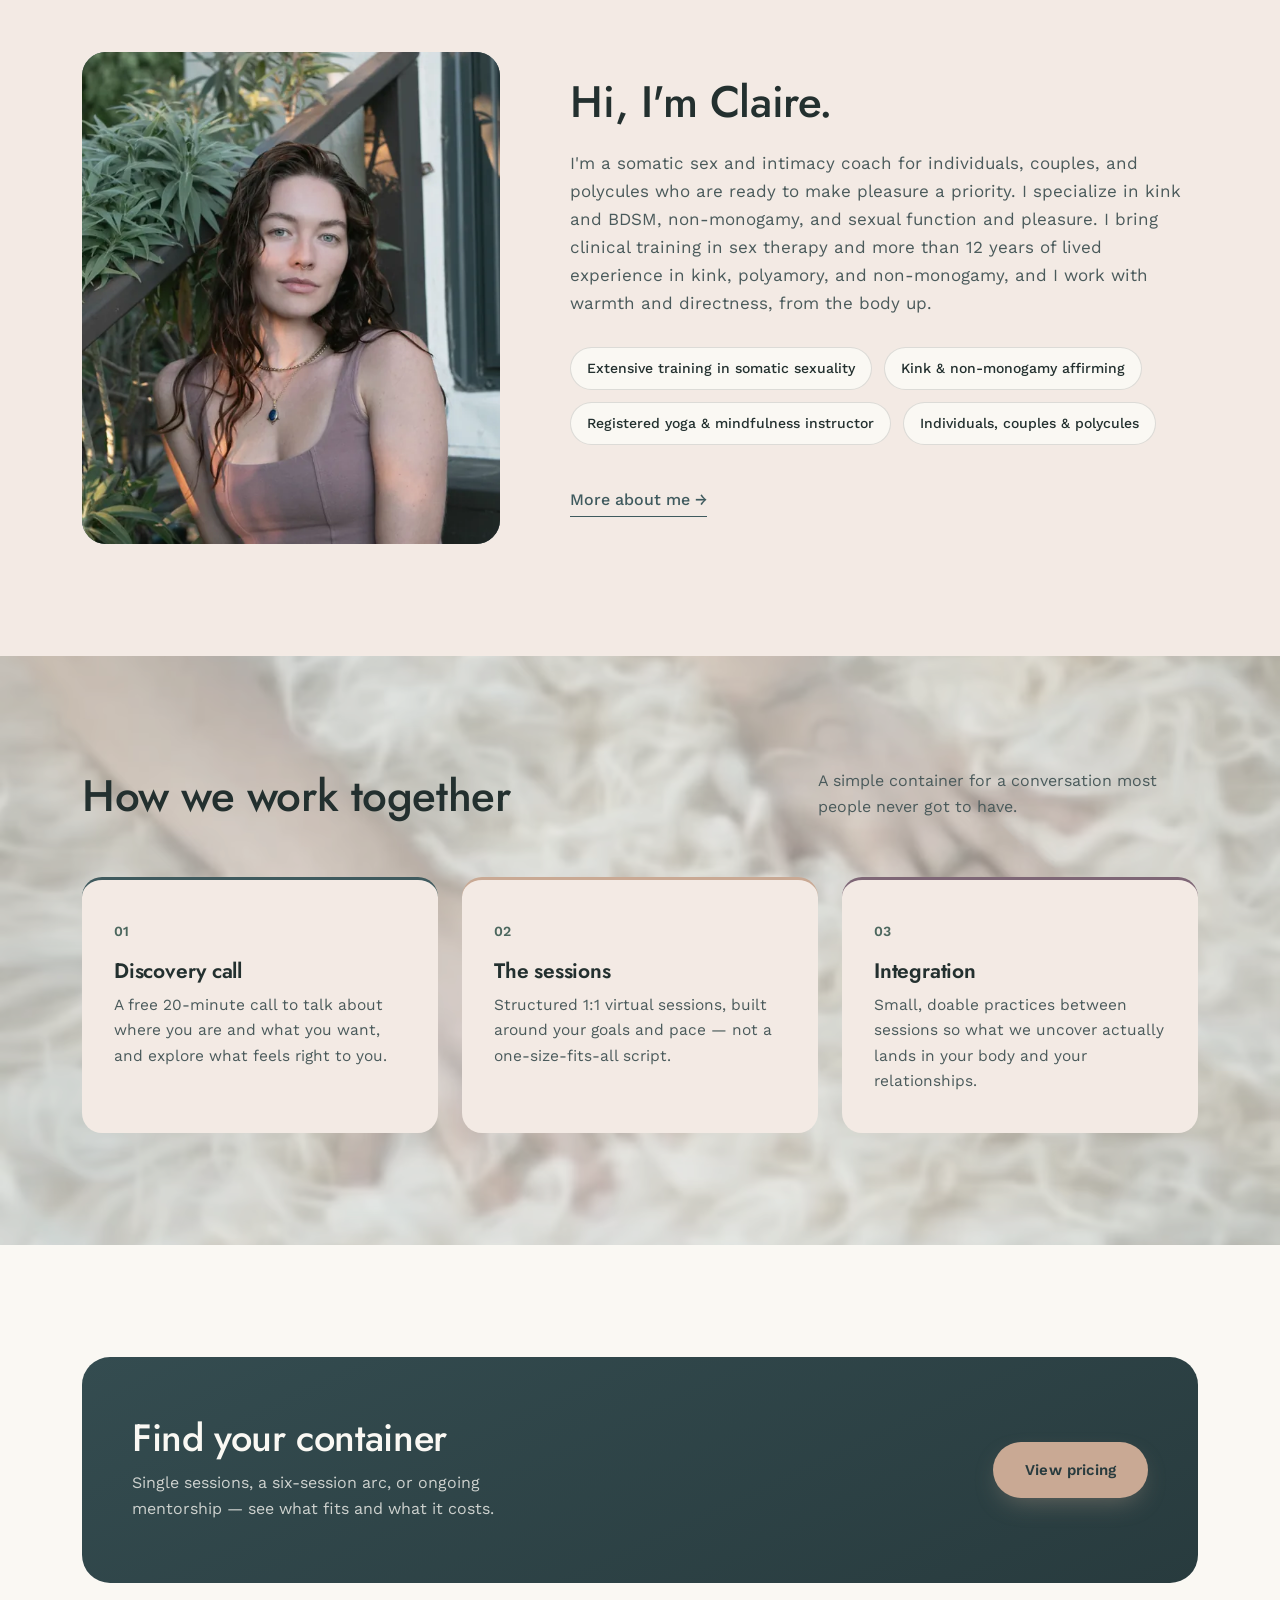
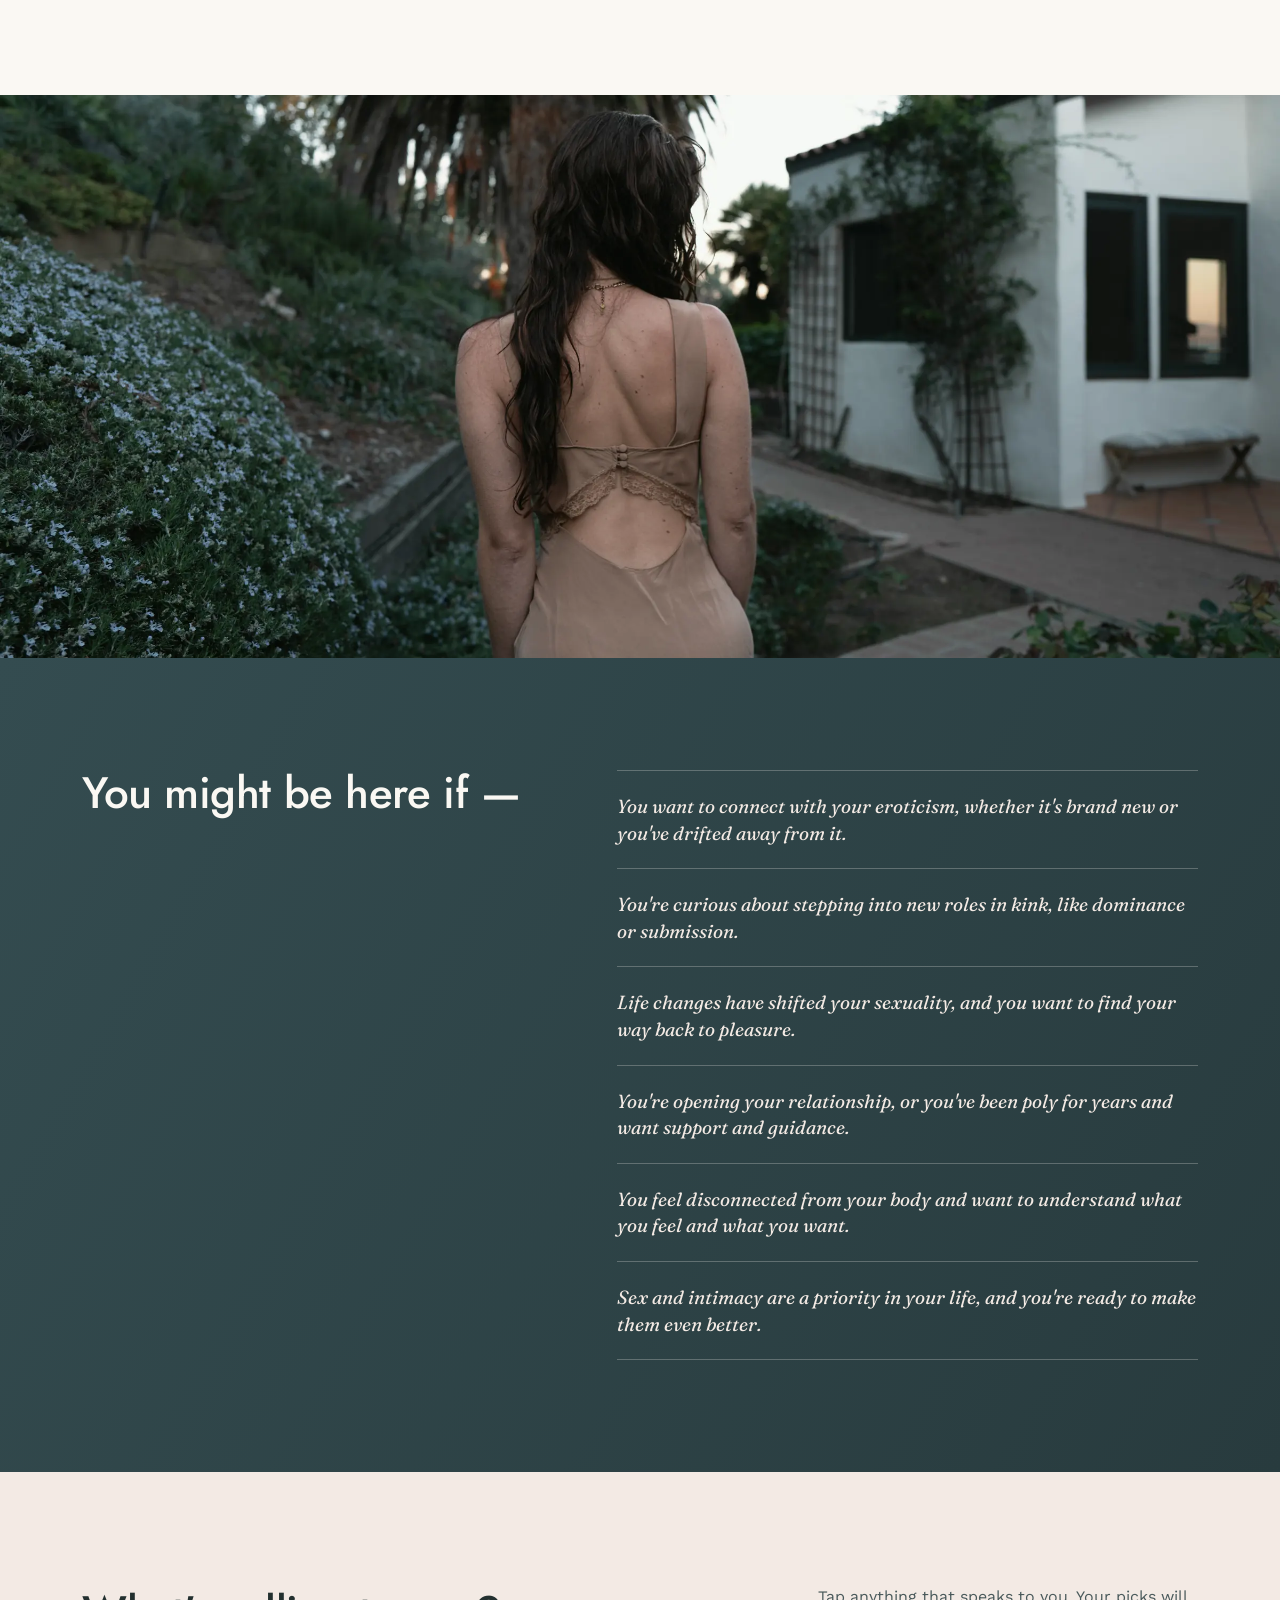
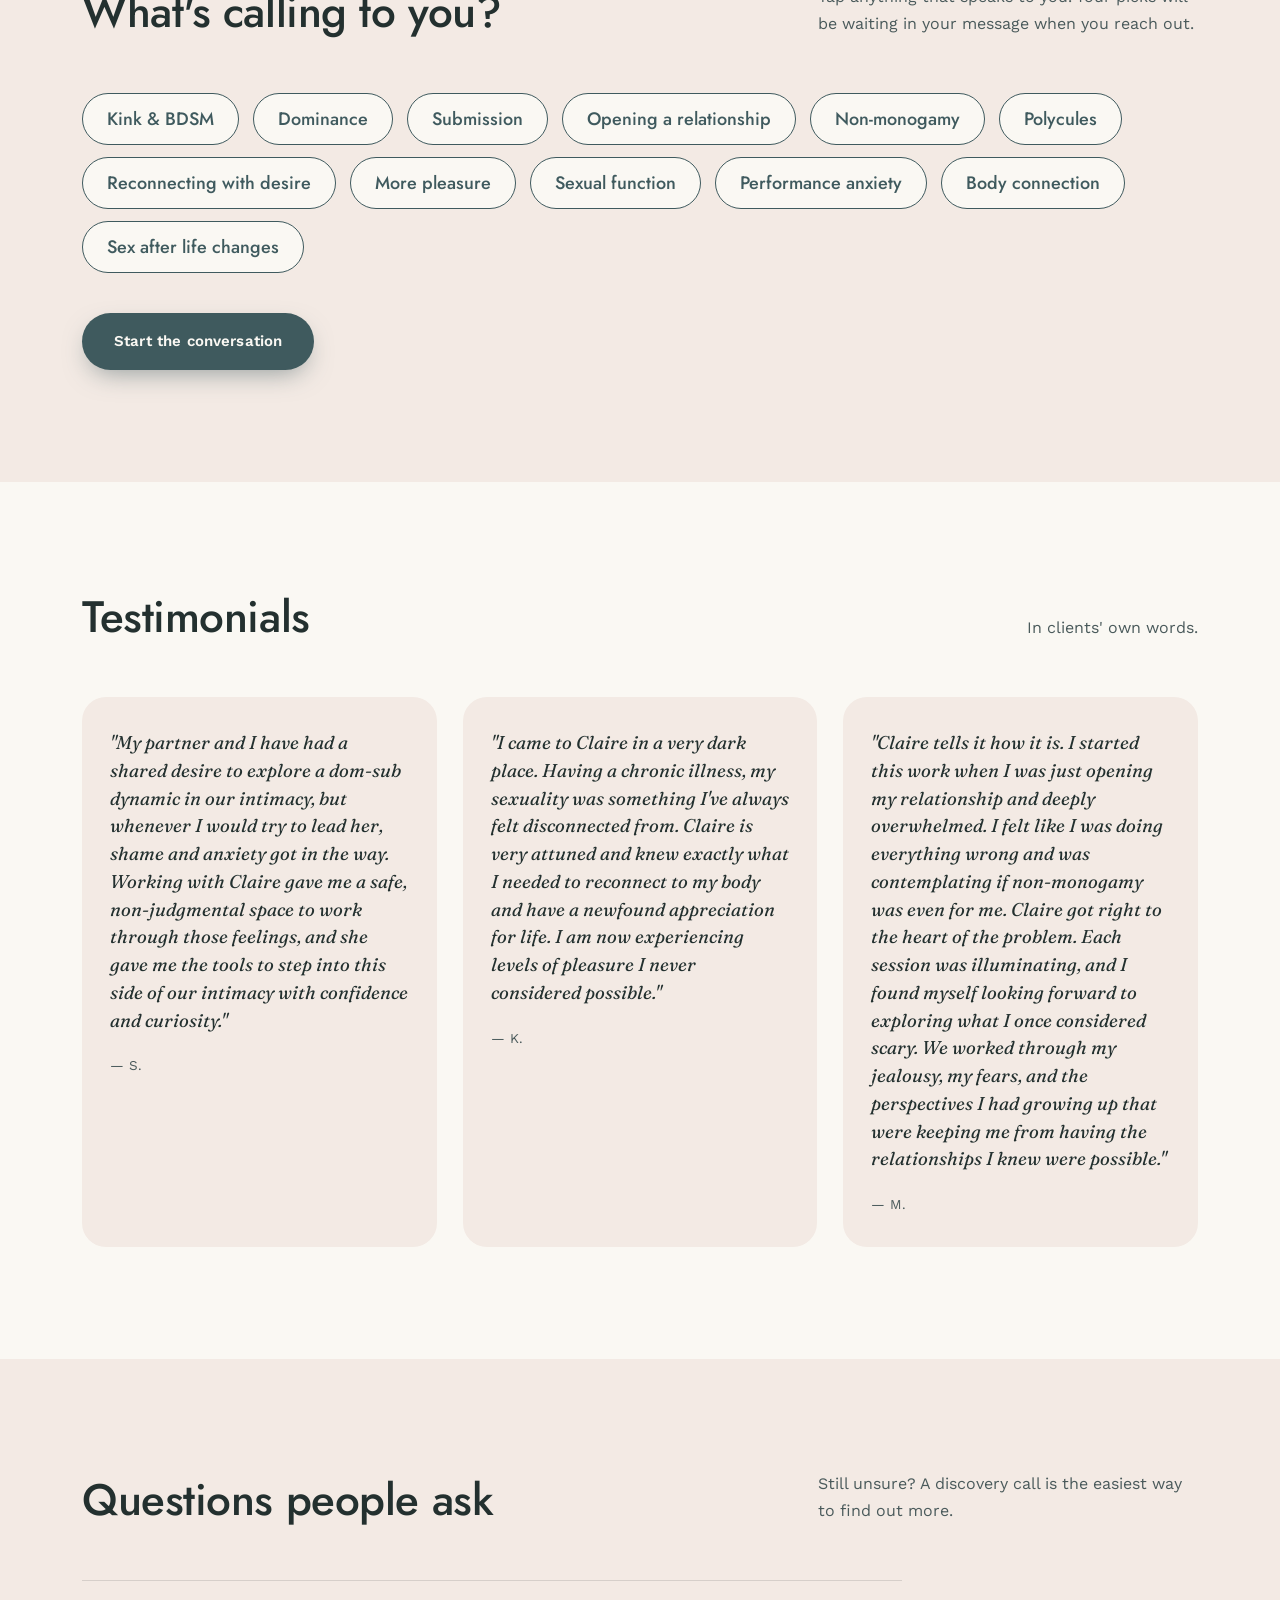
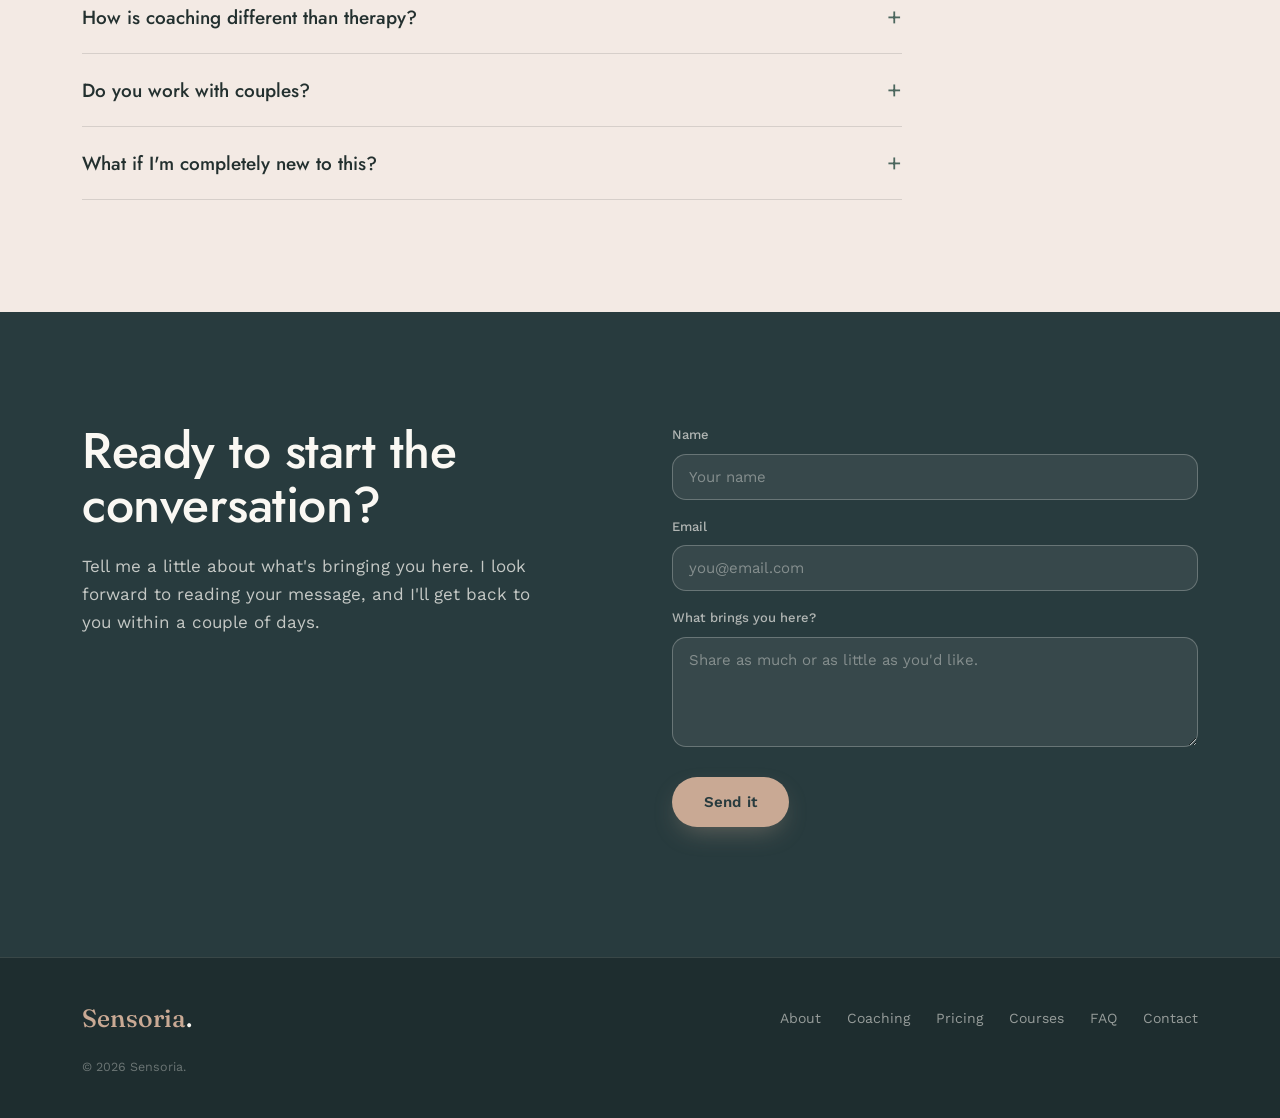
==== commit 94b2215d: "Add kink to lived experience; keep coaching-vs-therapy only in FAQ (preview) Co-Authored-By: Claude " ====
--- a/index.html
+++ b/index.html
@@ -105,7 +105,7 @@
       </div>
       <div class="about-copy">
         <h2>Hi, I'm Claire.</h2>
-        <p>I'm a somatic sex and intimacy coach for individuals, couples, and polycules who are ready to make pleasure a priority. I specialize in kink and BDSM, non-monogamy, and sexual function and pleasure. I bring clinical training in sex therapy and more than 12 years of lived experience in polyamory and non-monogamy, and I work with warmth and directness, from the body up.</p>
+        <p>I'm a somatic sex and intimacy coach for individuals, couples, and polycules who are ready to make pleasure a priority. I specialize in kink and BDSM, non-monogamy, and sexual function and pleasure. I bring clinical training in sex therapy and more than 12 years of lived experience in kink, polyamory, and non-monogamy, and I work with warmth and directness, from the body up.</p>
         <ul class="credentials">
           <li>Extensive training in somatic sexuality</li>
           <li>Kink &amp; non-monogamy affirming</li>
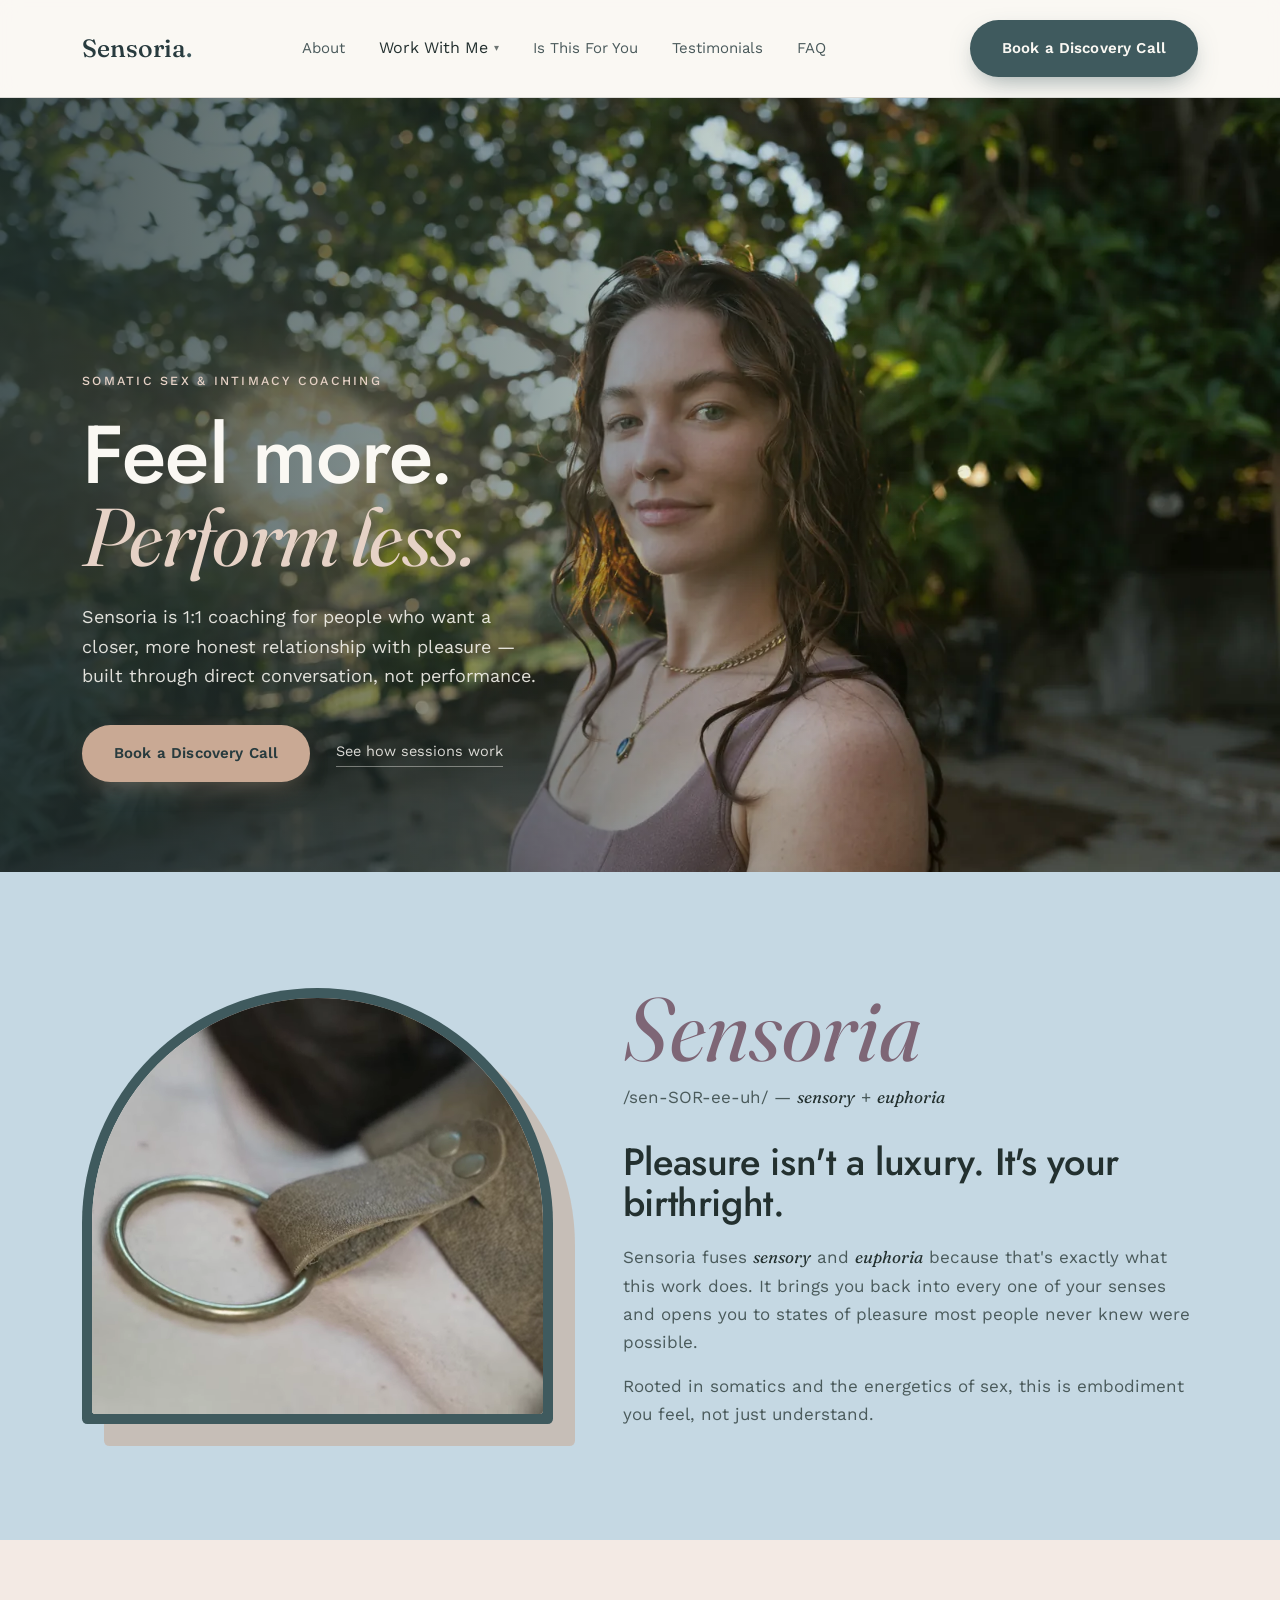
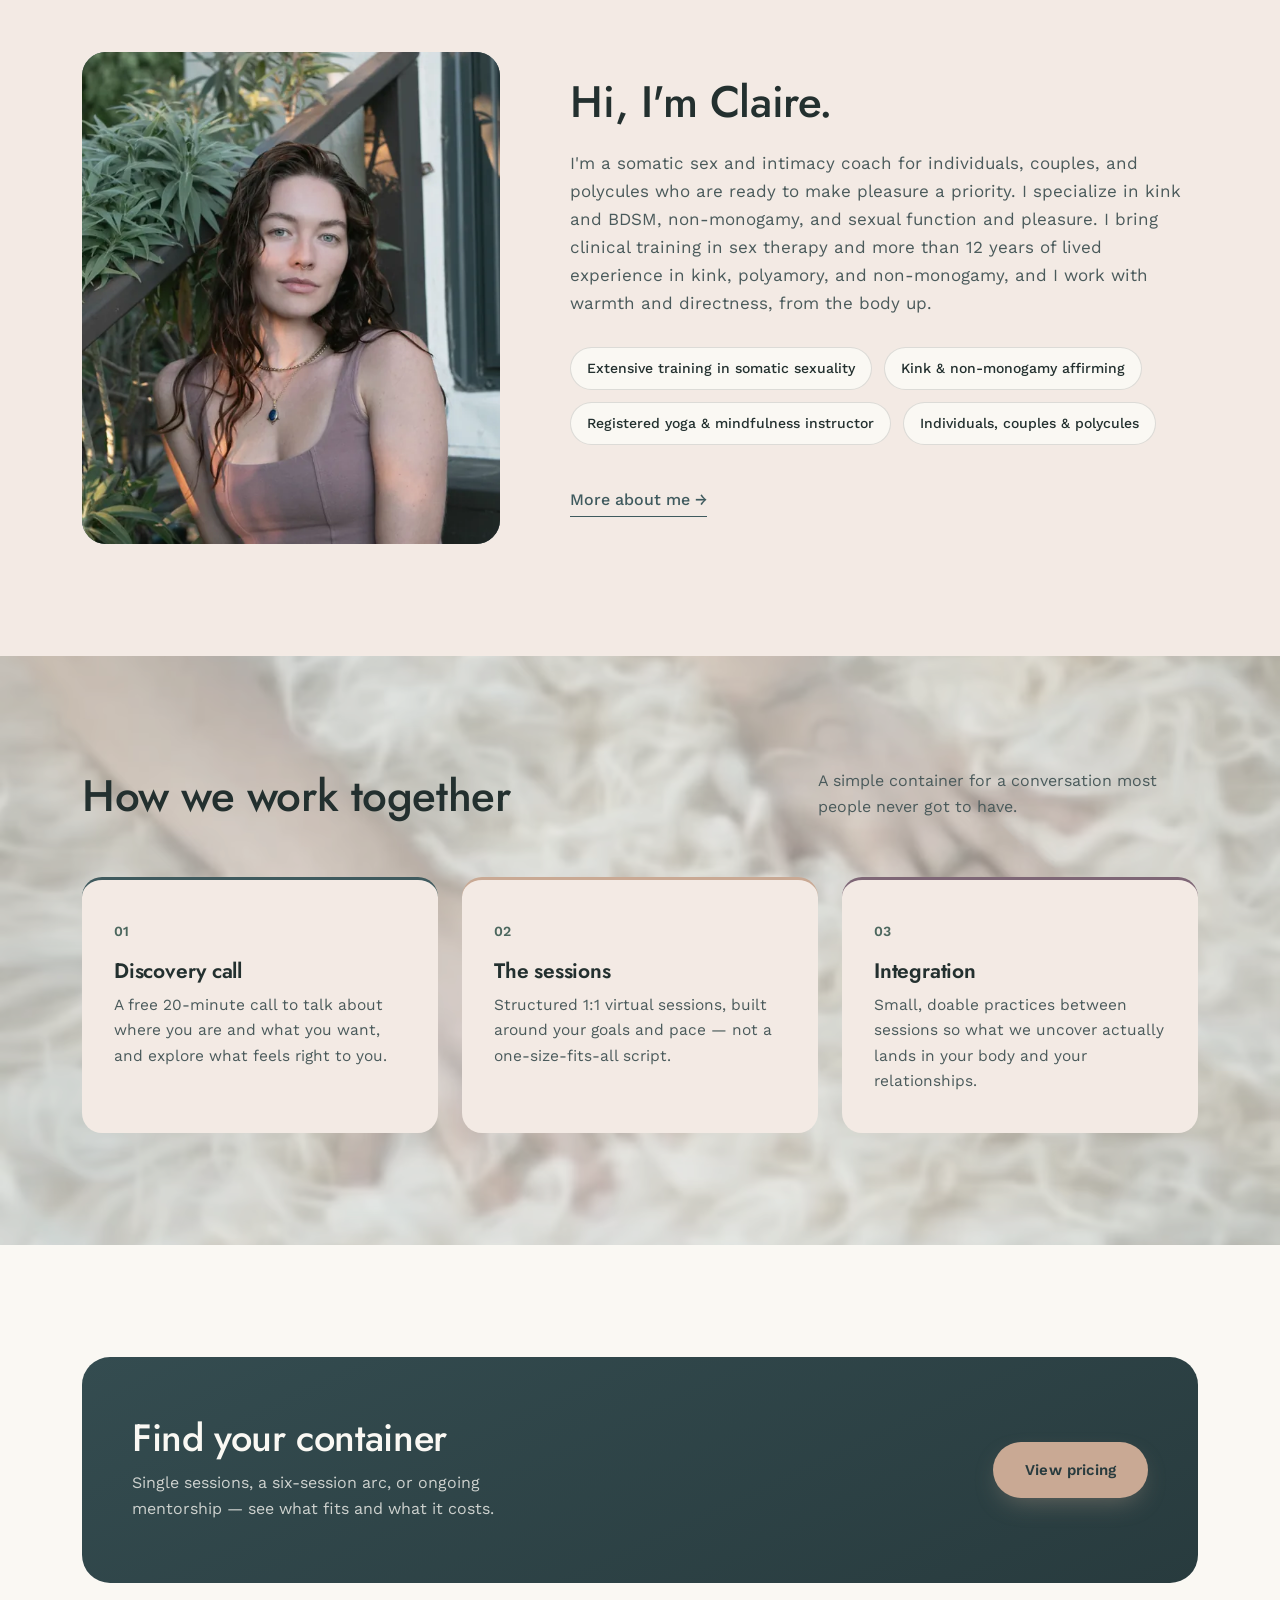
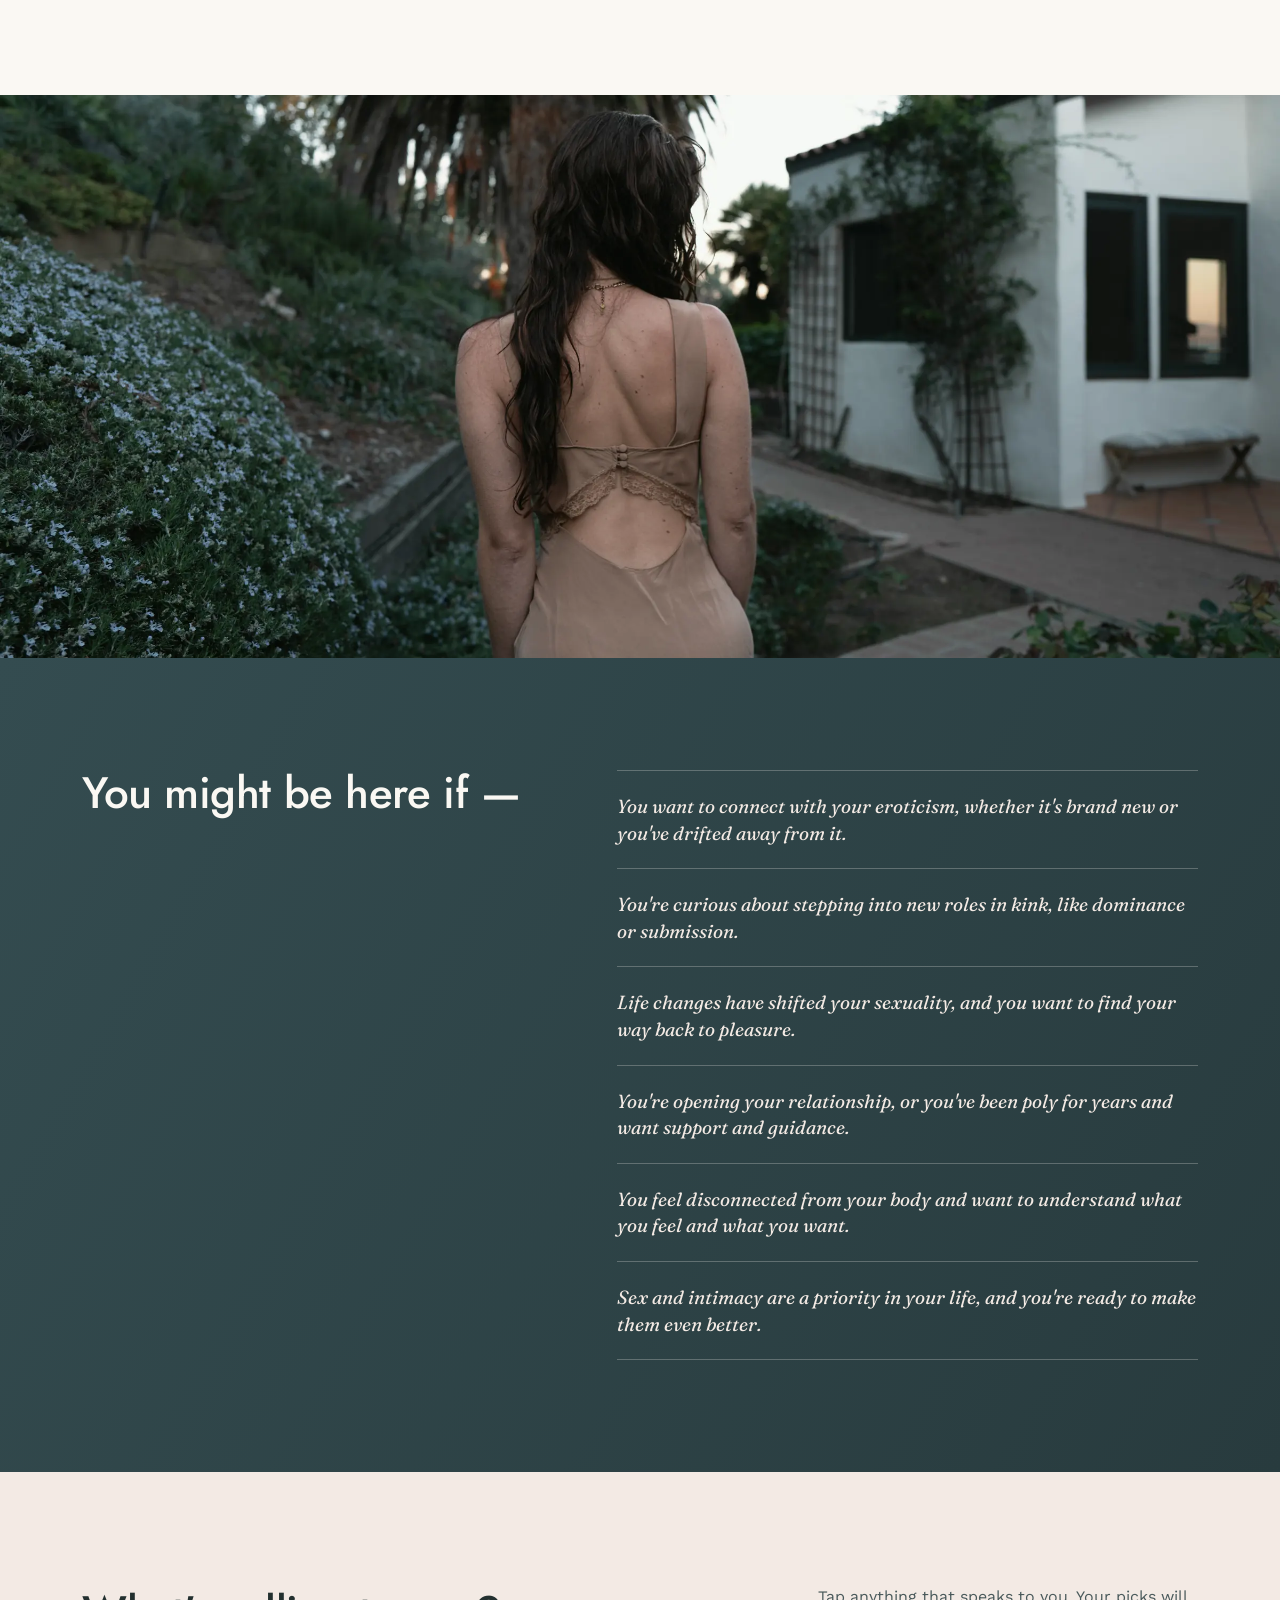
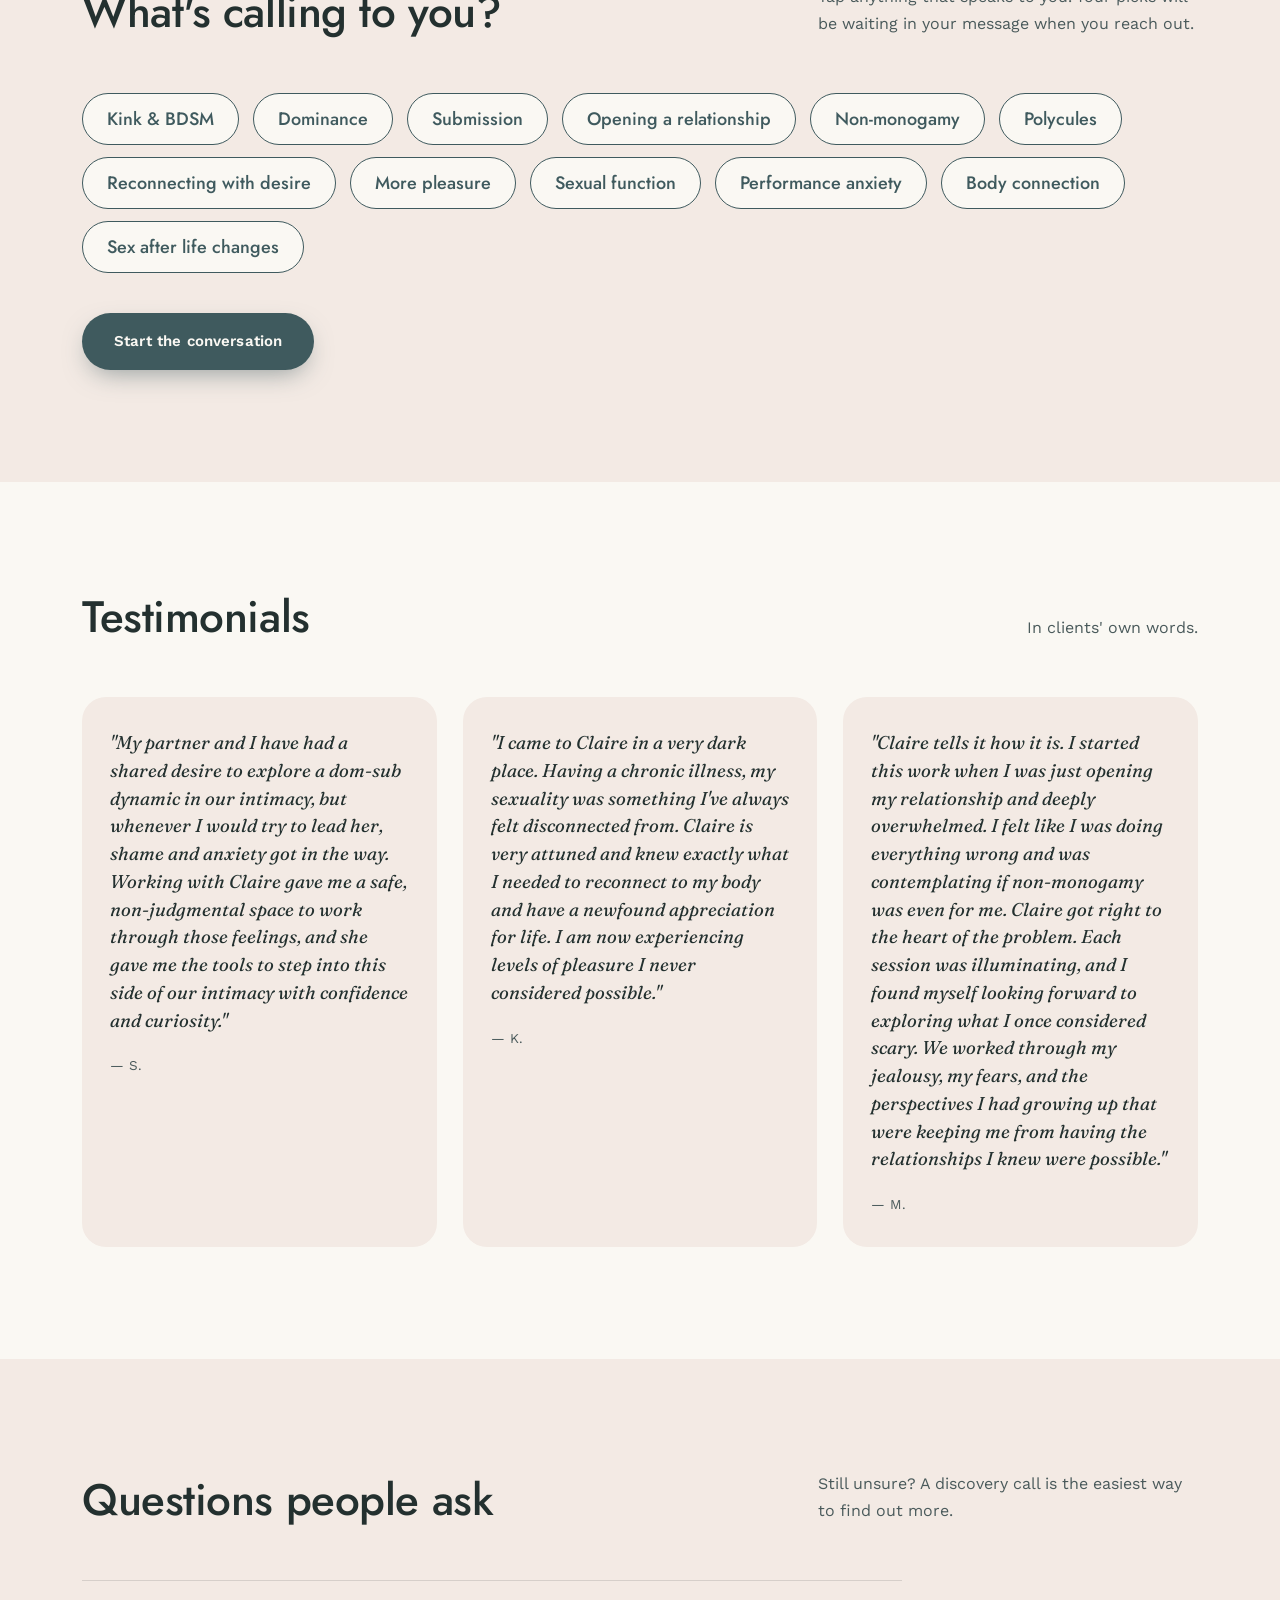
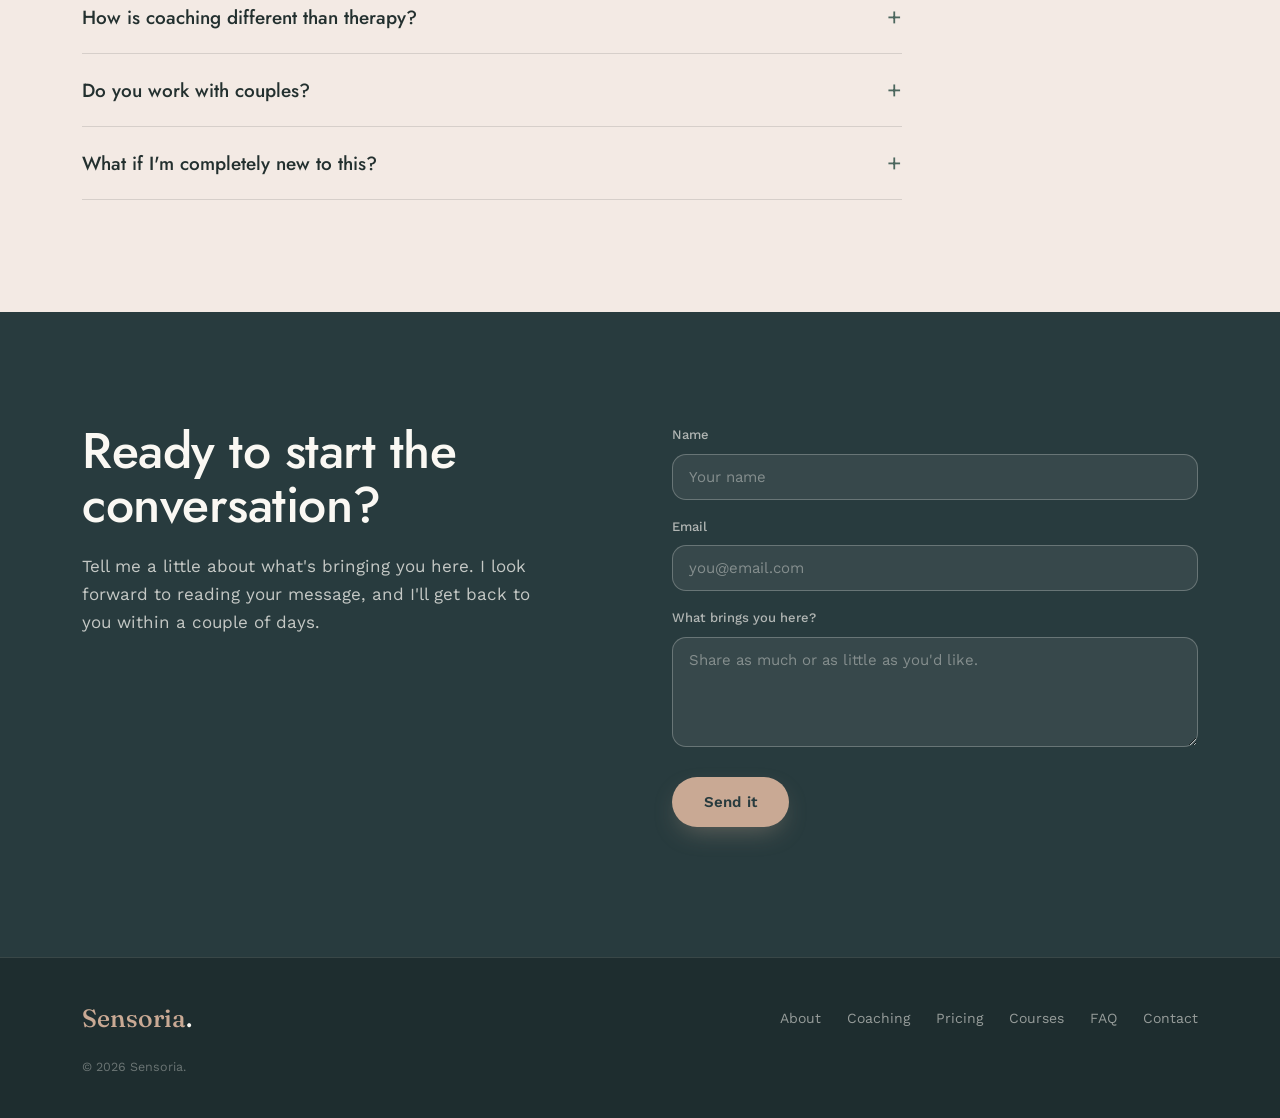
==== commit 5bbb0b11: "Launch: allow search indexing, add sitemap and canonical links; publish new prices Courses page stay" ====
--- a/index.html
+++ b/index.html
@@ -9,8 +9,7 @@
   <link rel="apple-touch-icon" href="/apple-touch-icon.png">
   <link rel="manifest" href="/site.webmanifest">
   <meta name="theme-color" content="#3F5A5E">
-<!-- Remove at launch, together with the Disallow in robots.txt -->
-<meta name="robots" content="noindex, nofollow">
+<link rel="canonical" href="https://sensoriacoaching.com/">
 <meta name="description" content="Sensoria is 1:1 coaching for a closer, more honest relationship with pleasure, desire, and connection.">
 <link rel="preconnect" href="https://fonts.googleapis.com">
 <link rel="preconnect" href="https://fonts.gstatic.com" crossorigin>
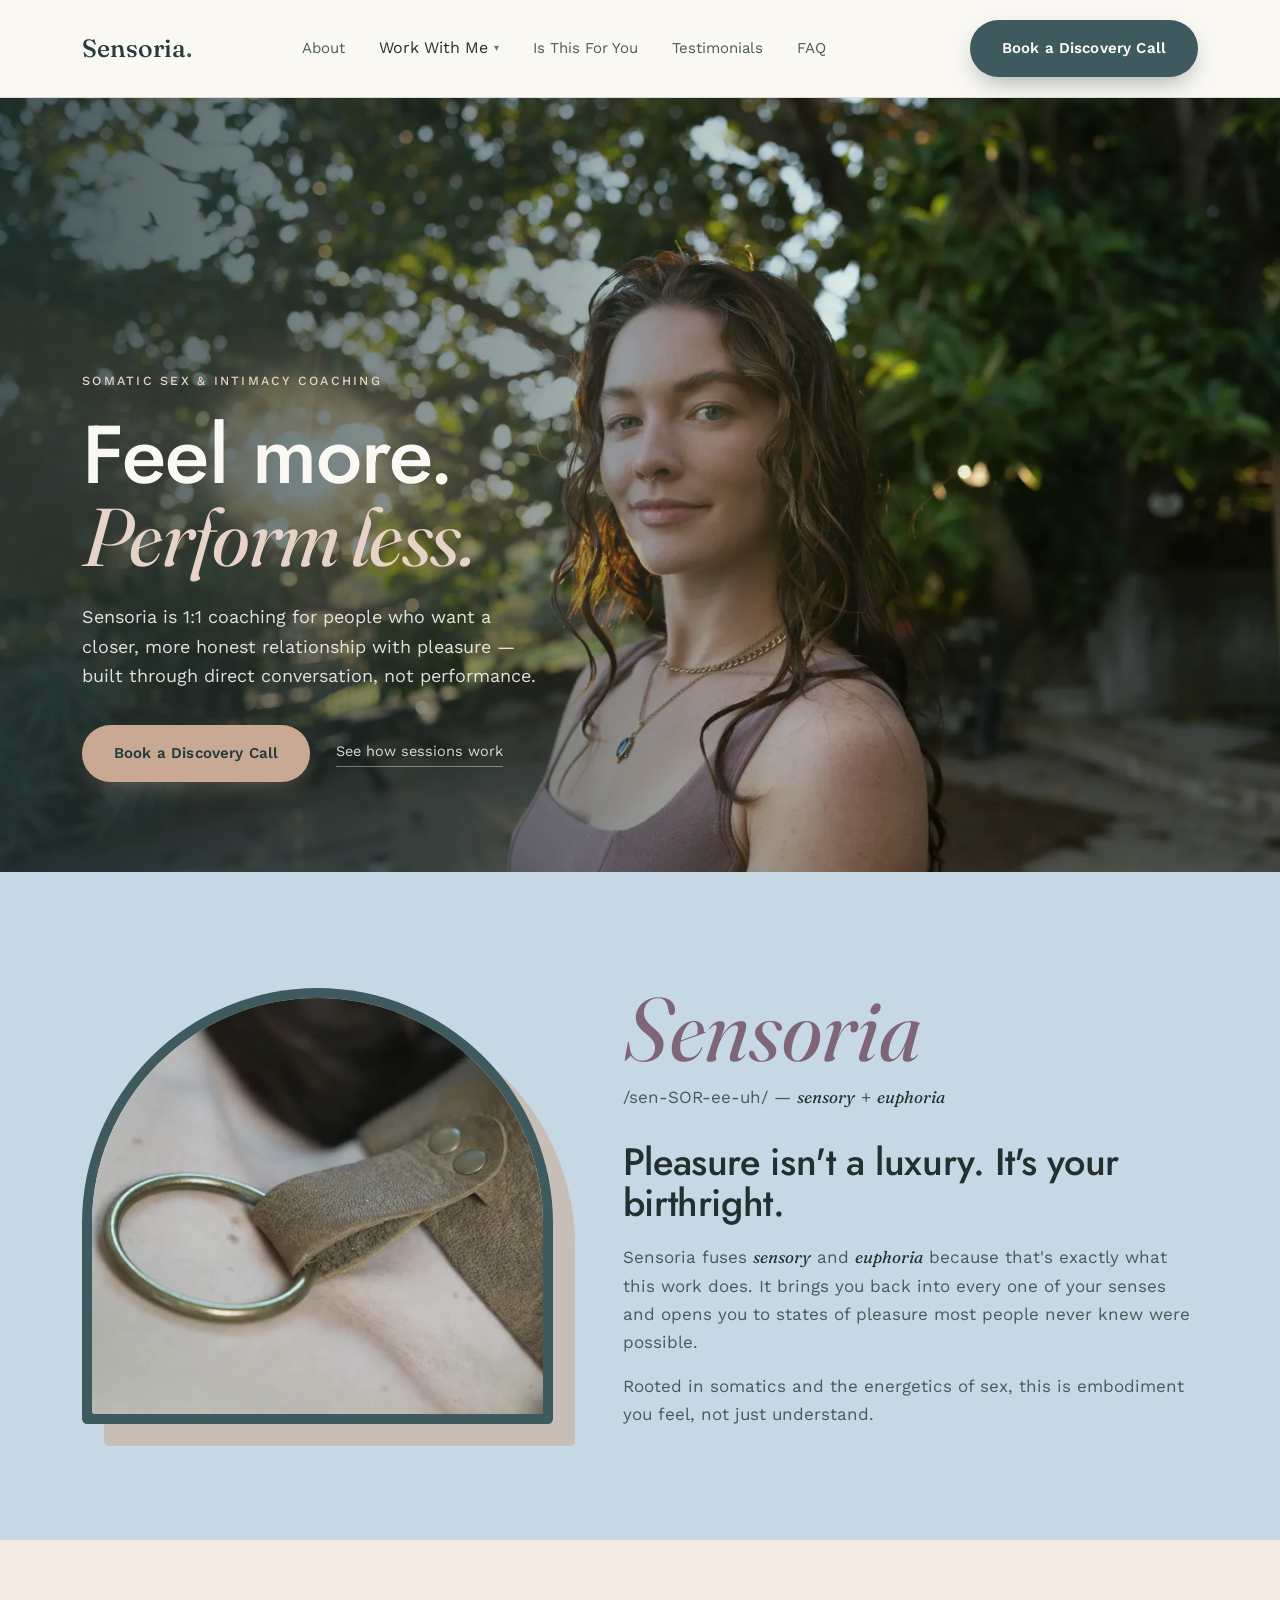
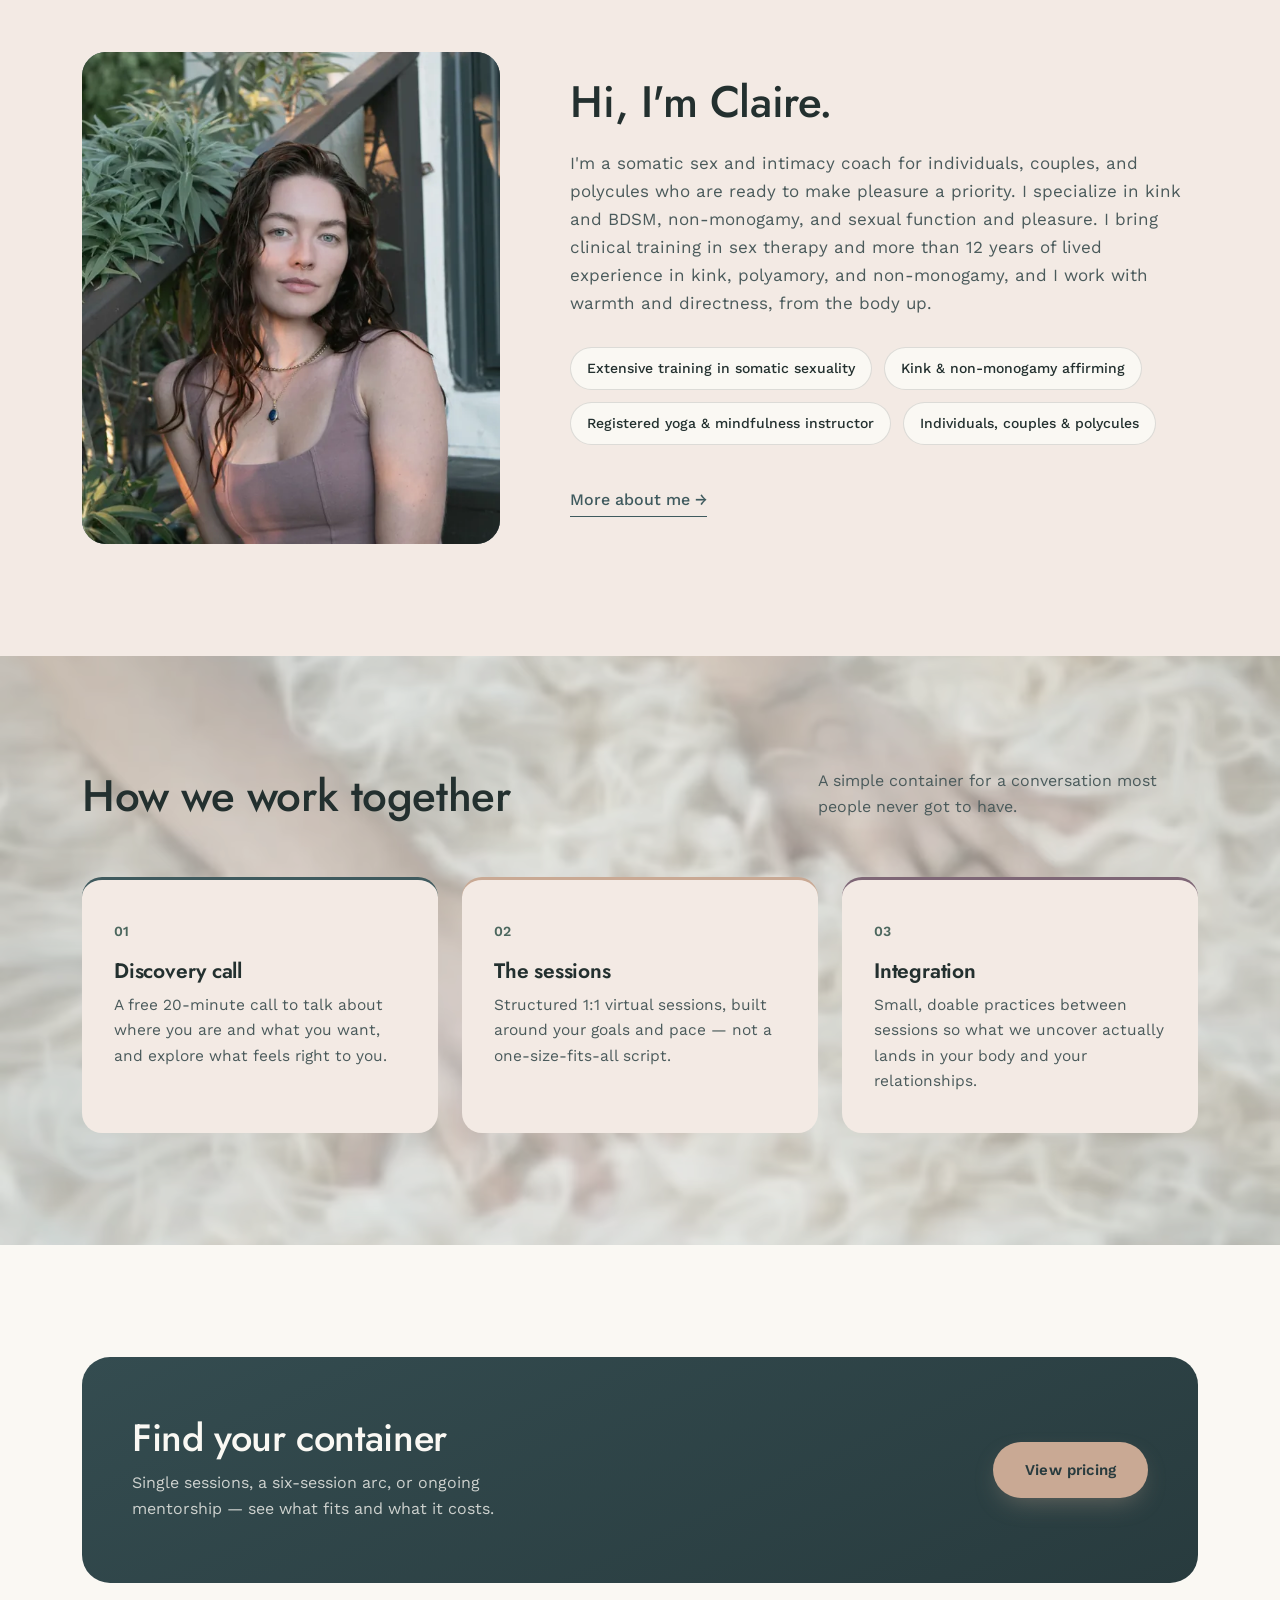
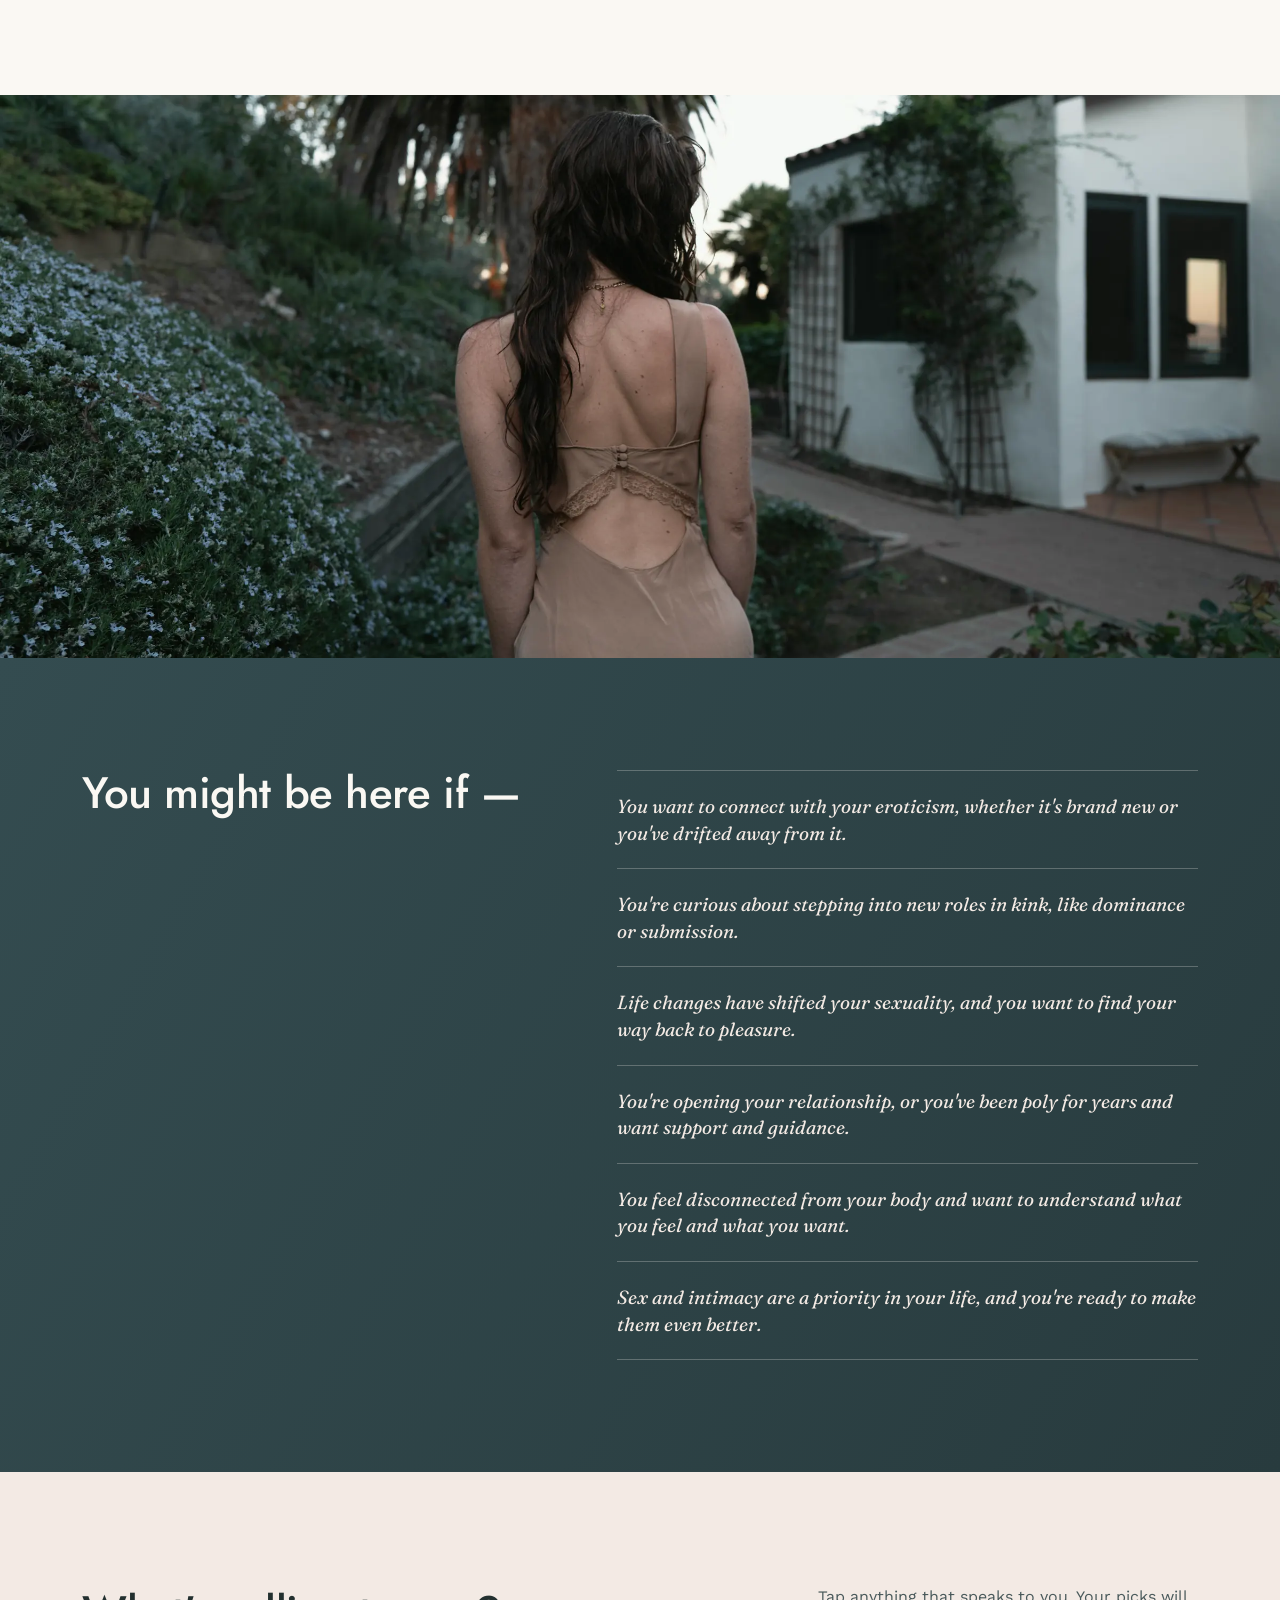
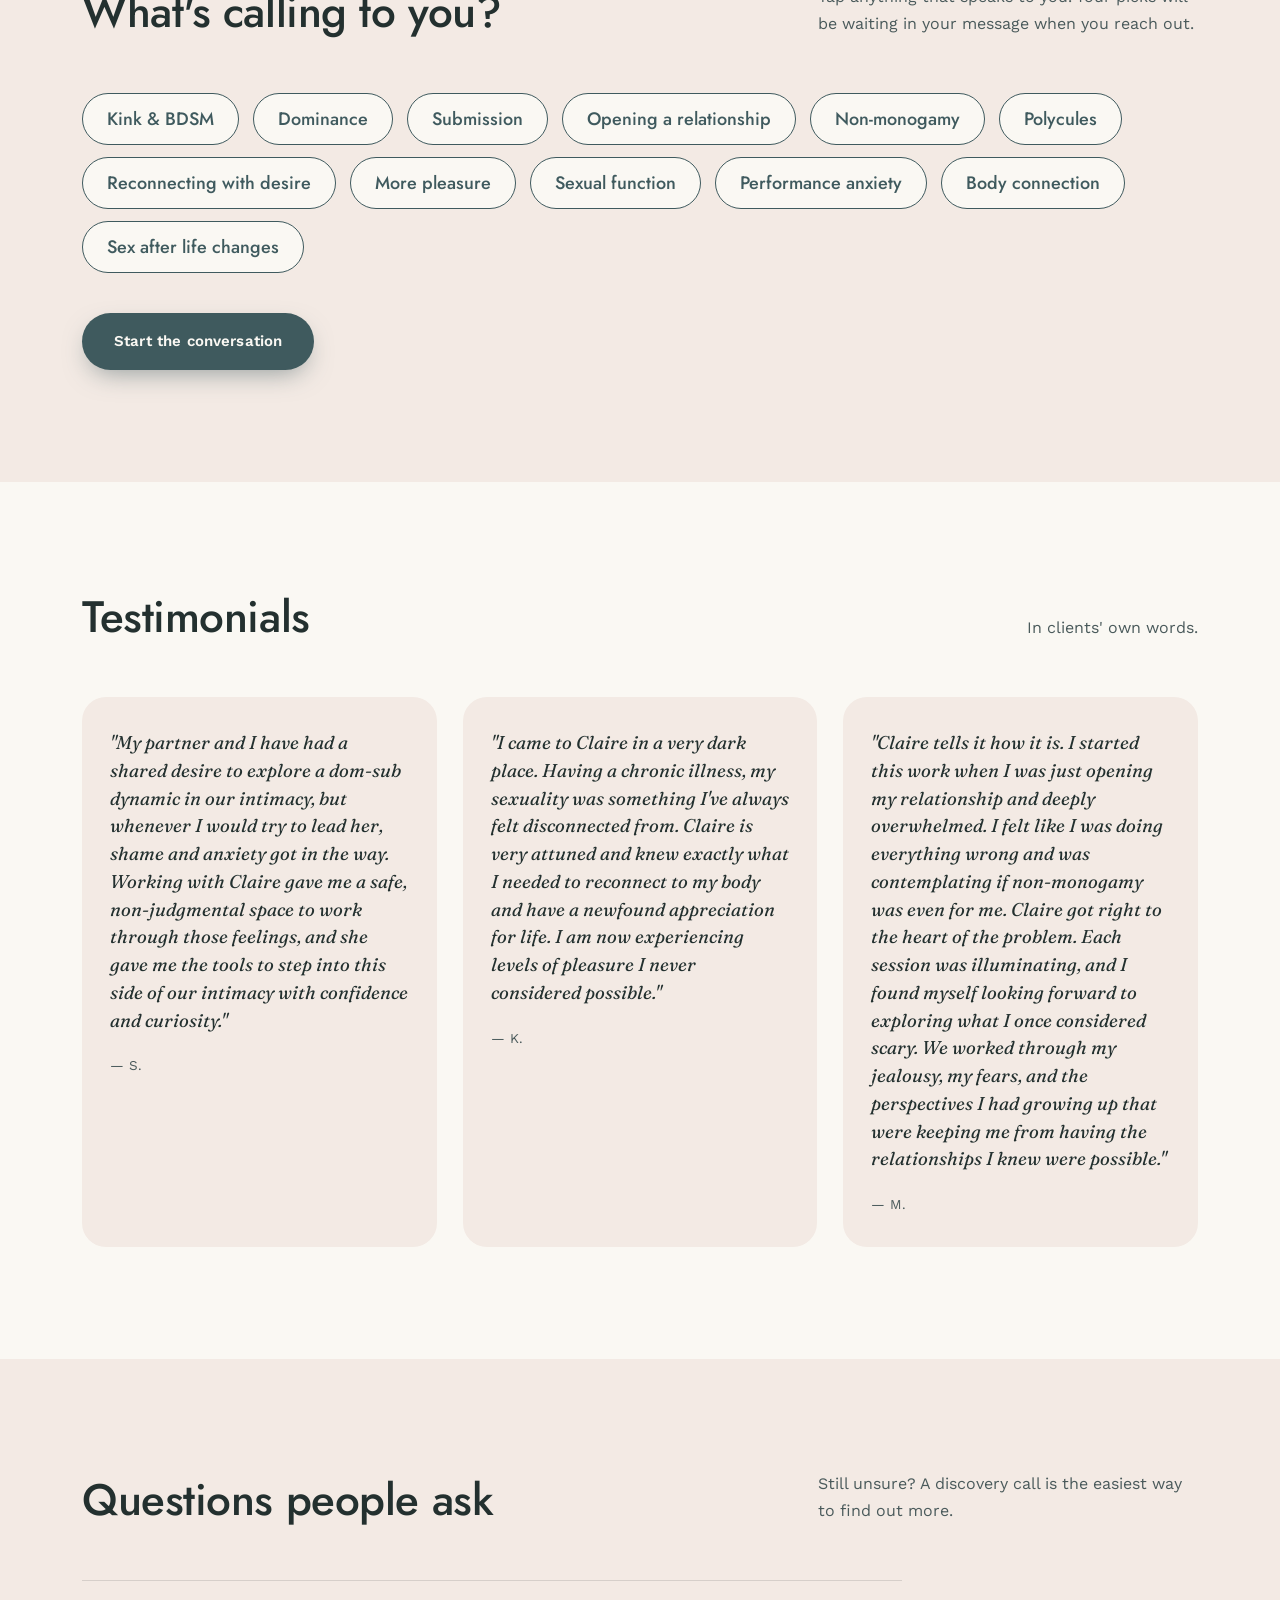
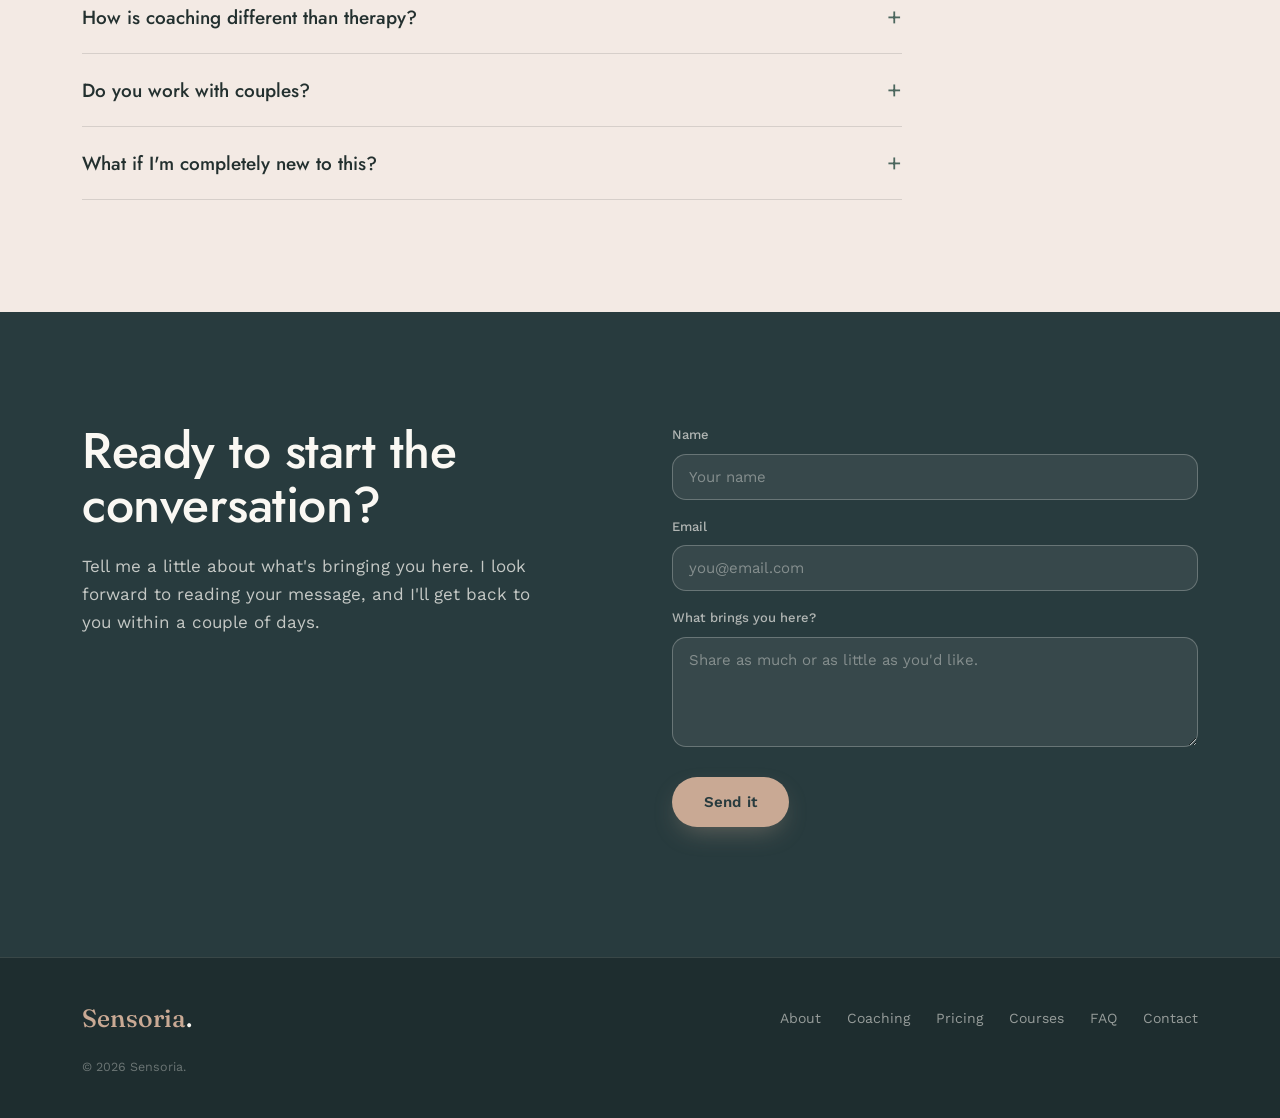
==== commit cda002e1: "Use www domain for canonical links and sitemap Co-Authored-By: Claude Opus 5.5 <noreply@anthropic.co" ====
--- a/index.html
+++ b/index.html
@@ -9,7 +9,7 @@
   <link rel="apple-touch-icon" href="/apple-touch-icon.png">
   <link rel="manifest" href="/site.webmanifest">
   <meta name="theme-color" content="#3F5A5E">
-<link rel="canonical" href="https://sensoriacoaching.com/">
+<link rel="canonical" href="https://www.sensoriacoaching.com/">
 <meta name="description" content="Sensoria is 1:1 coaching for a closer, more honest relationship with pleasure, desire, and connection.">
 <link rel="preconnect" href="https://fonts.googleapis.com">
 <link rel="preconnect" href="https://fonts.gstatic.com" crossorigin>
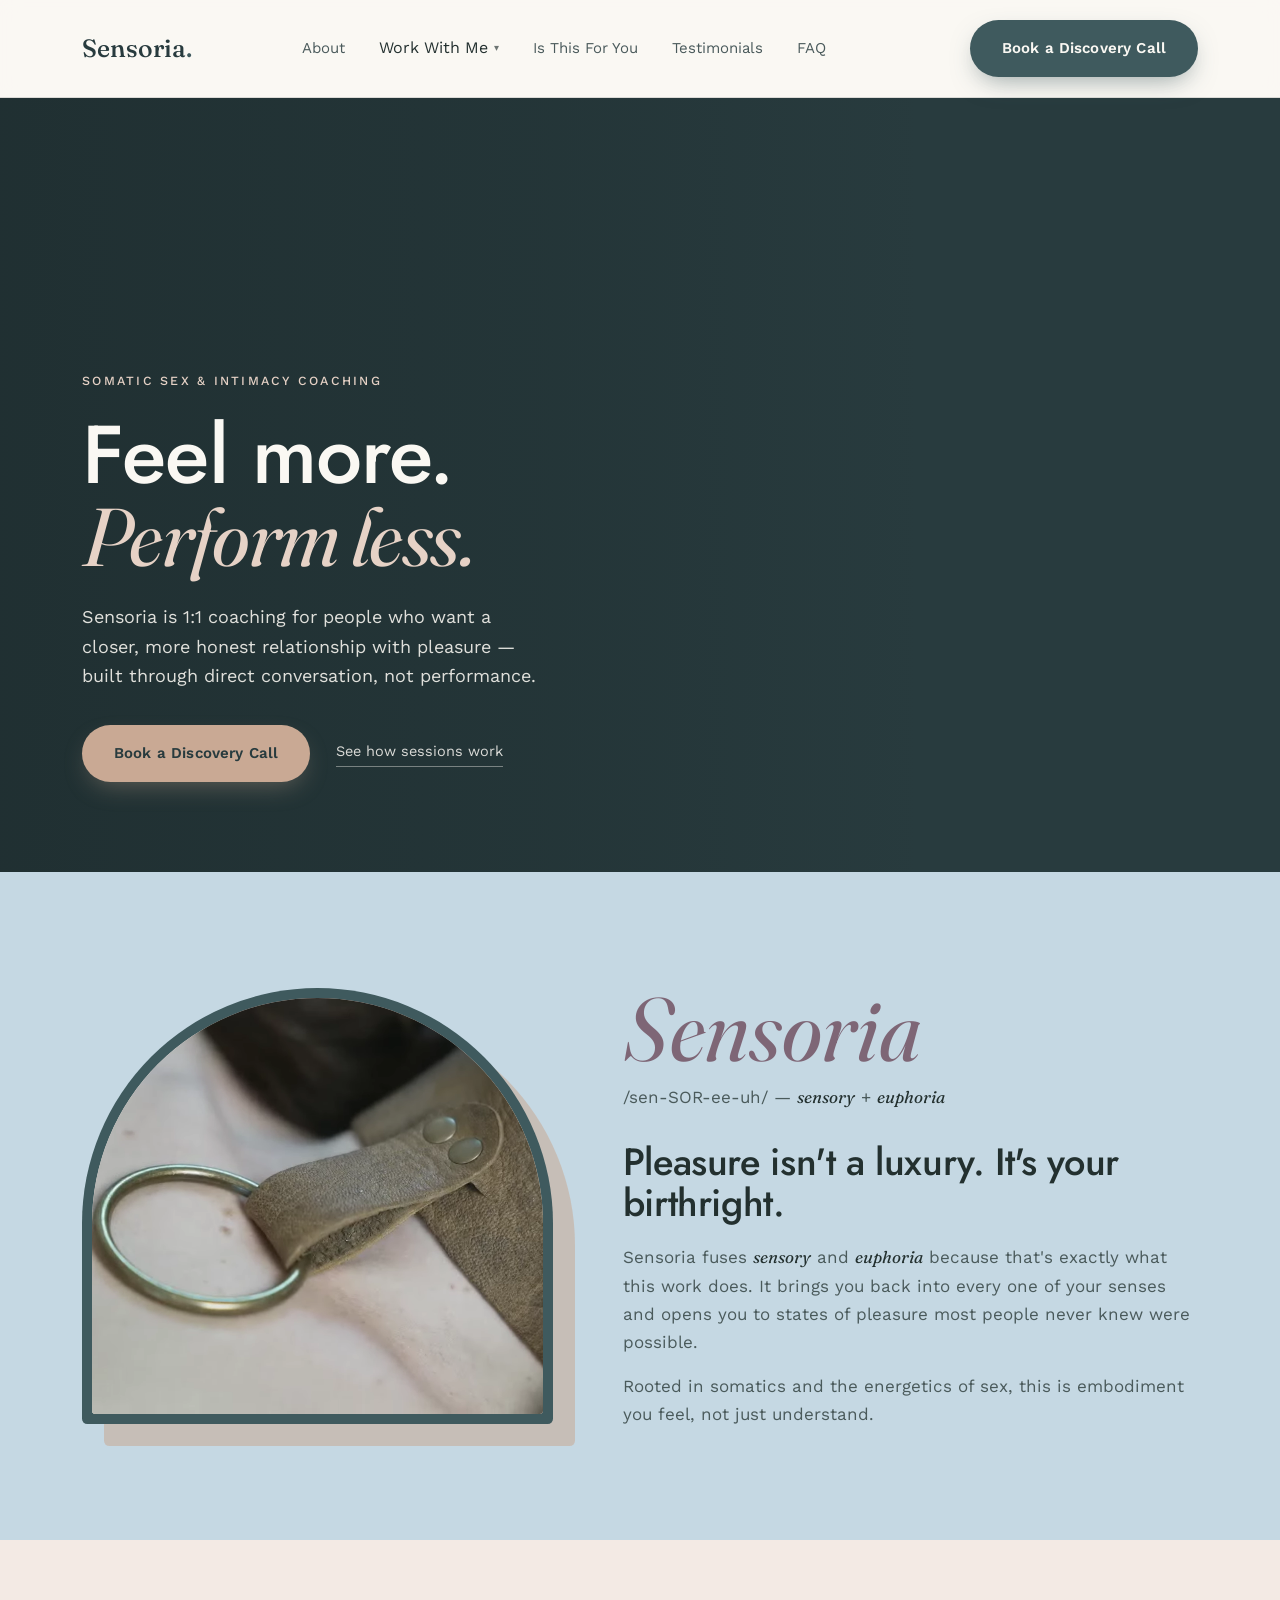
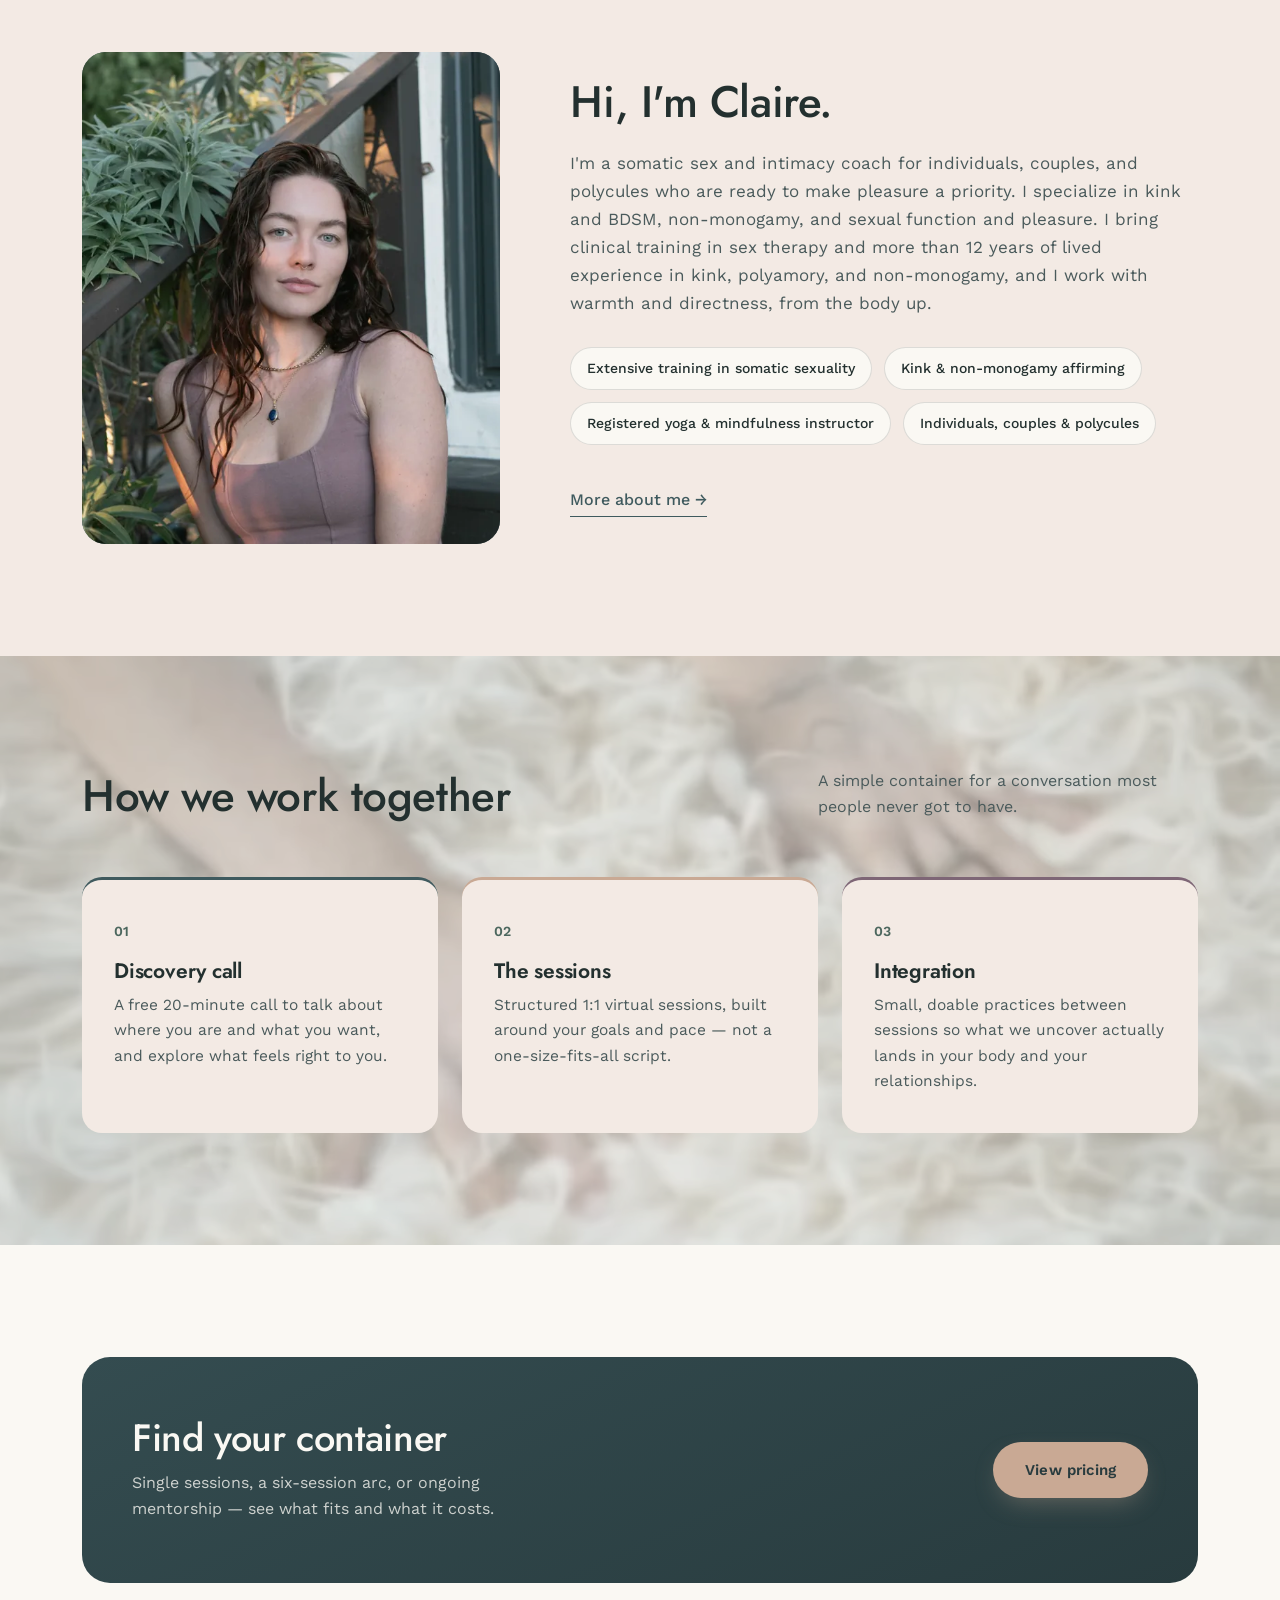
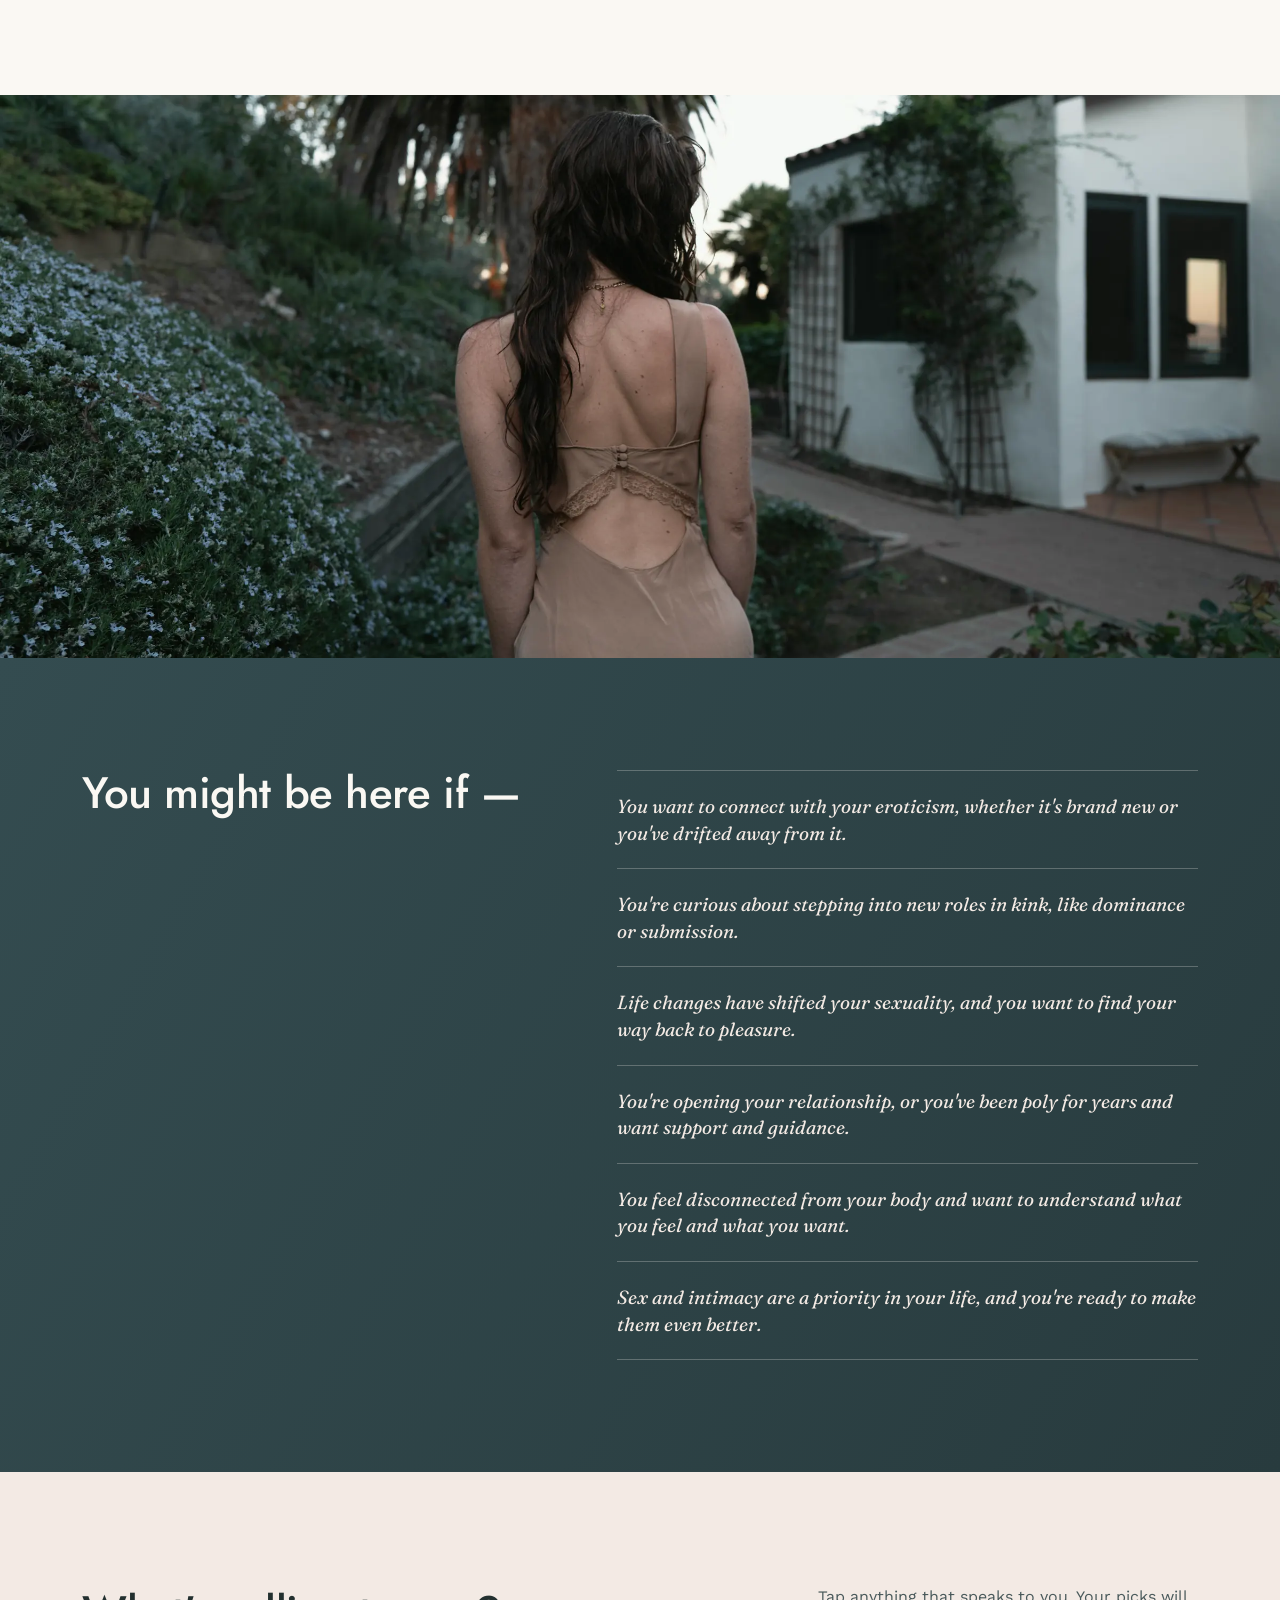
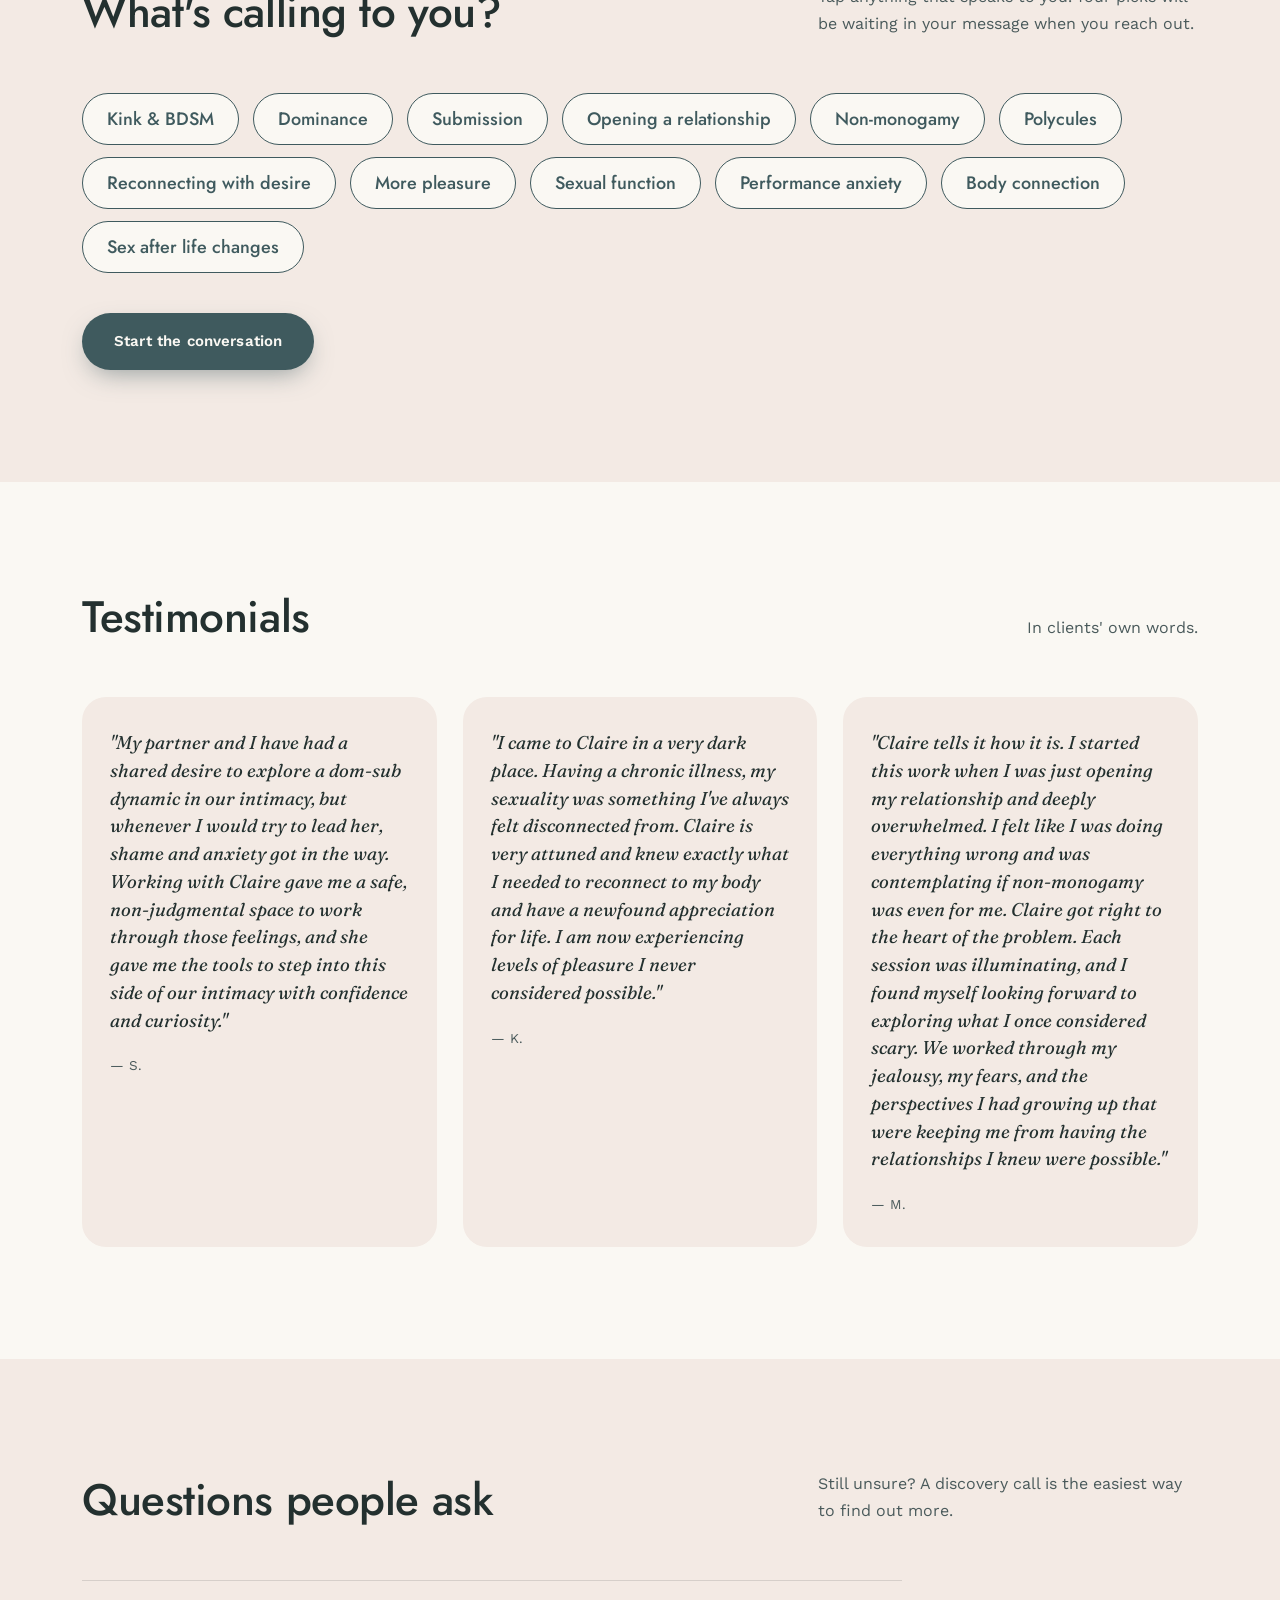
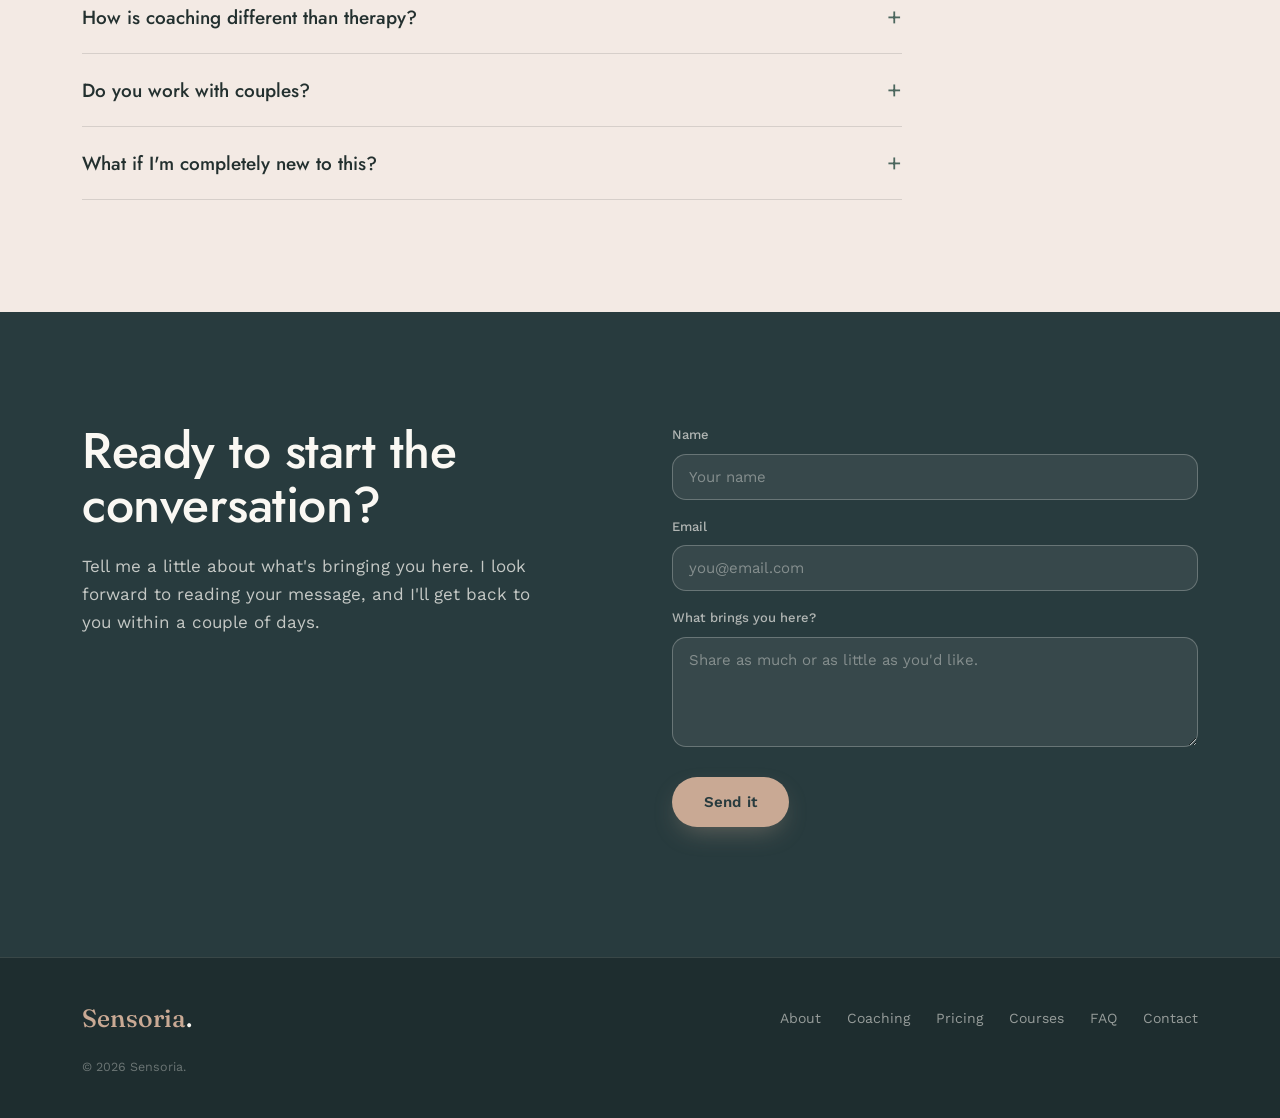
==== commit 2bd5e174: "SEO: keyword titles and descriptions, Open Graph, schema.org structured data, llms.txt Co-Authored-B" ====
--- a/index.html
+++ b/index.html
@@ -3,14 +3,107 @@
 <head>
 <meta charset="UTF-8">
 <meta name="viewport" content="width=device-width, initial-scale=1.0">
-<title>Sensoria — 1:1 Coaching with Claire</title>
+<title>Somatic Sex &amp; Intimacy Coaching with Claire | Sensoria</title>
   <link rel="icon" href="/favicon.ico" sizes="any">
   <link rel="icon" href="/favicon.svg" type="image/svg+xml">
   <link rel="apple-touch-icon" href="/apple-touch-icon.png">
   <link rel="manifest" href="/site.webmanifest">
   <meta name="theme-color" content="#3F5A5E">
 <link rel="canonical" href="https://www.sensoriacoaching.com/">
-<meta name="description" content="Sensoria is 1:1 coaching for a closer, more honest relationship with pleasure, desire, and connection.">
+<meta name="description" content="Virtual 1:1 somatic sex and intimacy coaching with Claire. Support with kink and BDSM, non-monogamy, desire, and sexual pleasure. Book a free discovery call.">
+<meta property="og:type" content="website">
+<meta property="og:site_name" content="Sensoria">
+<meta property="og:title" content="Somatic Sex &amp; Intimacy Coaching with Claire | Sensoria">
+<meta property="og:description" content="Virtual 1:1 somatic sex and intimacy coaching with Claire. Support with kink and BDSM, non-monogamy, desire, and sexual pleasure. Book a free discovery call.">
+<meta property="og:url" content="https://www.sensoriacoaching.com/">
+<meta property="og:image" content="https://www.sensoriacoaching.com/assets/img/cover-1600.jpg">
+<meta name="twitter:card" content="summary_large_image">
+<script type="application/ld+json">
+{
+ "@context": "https://schema.org",
+ "@graph": [
+  {
+   "@type": "ProfessionalService",
+   "@id": "https://www.sensoriacoaching.com/#business",
+   "name": "Sensoria",
+   "url": "https://www.sensoriacoaching.com/",
+   "description": "Virtual 1:1 somatic sex and intimacy coaching with Claire for individuals, couples, and polycules, specializing in kink and BDSM, non-monogamy, and sexual function and pleasure.",
+   "image": "https://www.sensoriacoaching.com/assets/img/cover-1600.jpg",
+   "areaServed": "Online",
+   "founder": {
+    "@id": "https://www.sensoriacoaching.com/#claire"
+   },
+   "knowsAbout": [
+    "Somatic sex coaching",
+    "Intimacy coaching",
+    "Kink and BDSM",
+    "Polyamory",
+    "Consensual non-monogamy",
+    "Sexual function and pleasure",
+    "Performance anxiety",
+    "Desire and arousal"
+   ]
+  },
+  {
+   "@type": "Person",
+   "@id": "https://www.sensoriacoaching.com/#claire",
+   "name": "Claire",
+   "jobTitle": "Somatic sex and intimacy coach",
+   "worksFor": {
+    "@id": "https://www.sensoriacoaching.com/#business"
+   },
+   "image": "https://www.sensoriacoaching.com/assets/img/claire-portrait-1000.jpg",
+   "url": "https://www.sensoriacoaching.com/about",
+   "hasCredential": {
+    "@type": "EducationalOccupationalCredential",
+    "name": "Graduate Certificate in Sex Therapy",
+    "recognizedBy": {
+     "@type": "CollegeOrUniversity",
+     "name": "Antioch University Seattle"
+    }
+   }
+  },
+  {
+   "@type": "FAQPage",
+   "mainEntity": [
+    {
+     "@type": "Question",
+     "name": "How is coaching different than therapy?",
+     "acceptedAnswer": {
+      "@type": "Answer",
+      "text": "Therapy is a form of healthcare: it diagnoses and treats mental health conditions. Coaching is forward-focused and goal-oriented. We focus on where you want to go in your sex life and relationships, and build the awareness, skills, and practices to get you there. Though I'm trained as a therapist, at Sensoria I work as a coach, so I don't diagnose or give medical advice. Coaching can be a great complement to therapy, and I'm happy to collaborate with your therapist or healthcare providers."
+     }
+    },
+    {
+     "@type": "Question",
+     "name": "Do you work with couples?",
+     "acceptedAnswer": {
+      "@type": "Answer",
+      "text": "Yes. I work with individuals, couples, polycules, and all non-traditional relational structures. However your relationships are shaped, they're welcome here."
+     }
+    },
+    {
+     "@type": "Question",
+     "name": "What if I'm completely new to this?",
+     "acceptedAnswer": {
+      "@type": "Answer",
+      "text": "That's completely okay. Many people come to me with no experience at all, and you don't need to know where to start or have the right words. I'm here to guide you through every step of the experience, and we'll move at a pace that feels comfortable and that we've agreed on."
+     }
+    }
+   ]
+  },
+  {
+   "@type": "WebPage",
+   "url": "https://www.sensoriacoaching.com/",
+   "name": "Somatic Sex & Intimacy Coaching with Claire | Sensoria",
+   "description": "Virtual 1:1 somatic sex and intimacy coaching with Claire. Support with kink and BDSM, non-monogamy, desire, and sexual pleasure. Book a free discovery call.",
+   "about": {
+    "@id": "https://www.sensoriacoaching.com/#business"
+   }
+  }
+ ]
+}
+</script>
 <link rel="preconnect" href="https://fonts.googleapis.com">
 <link rel="preconnect" href="https://fonts.gstatic.com" crossorigin>
 <link href="https://fonts.googleapis.com/css2?family=Fraunces:ital,opsz,wght,SOFT@0,9..144,400,50;1,9..144,400,50&family=Jost:wght@400;500;600&family=Work+Sans:wght@300;400;500;600&display=swap" rel="stylesheet">
